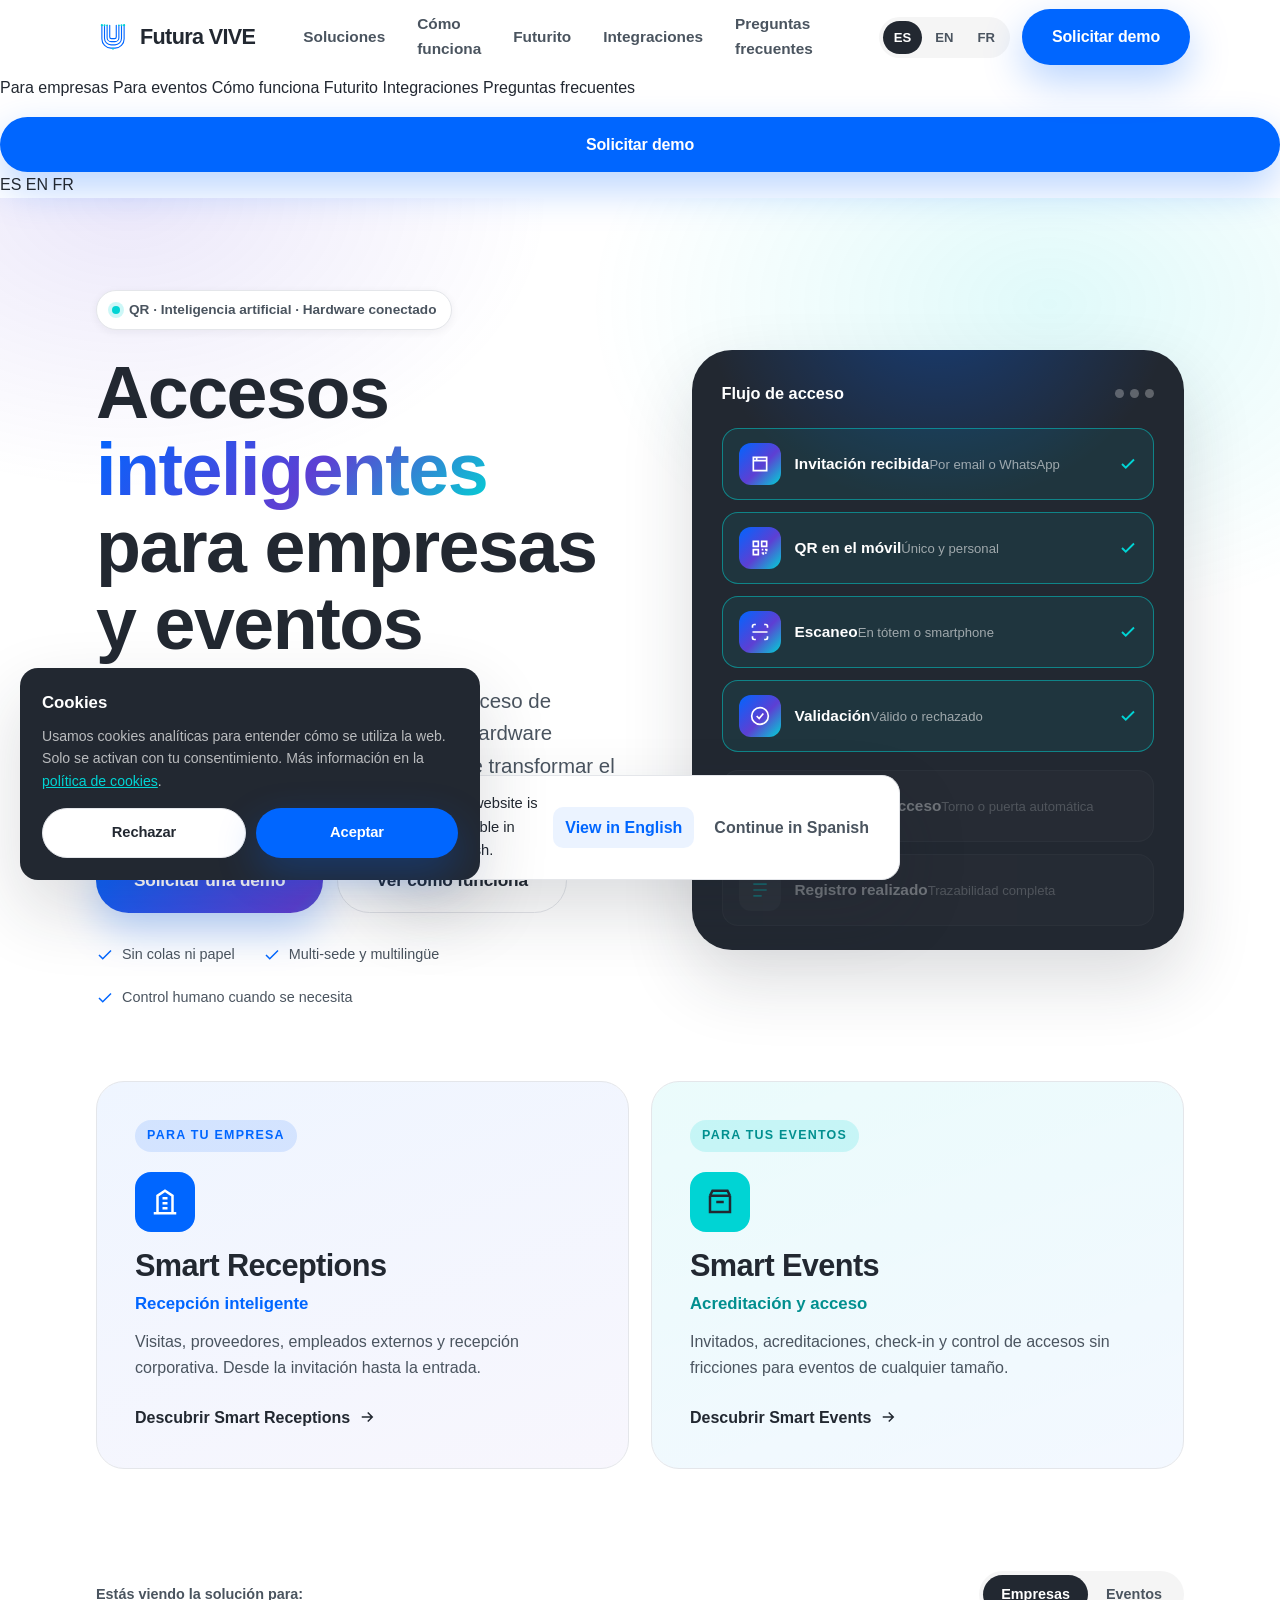
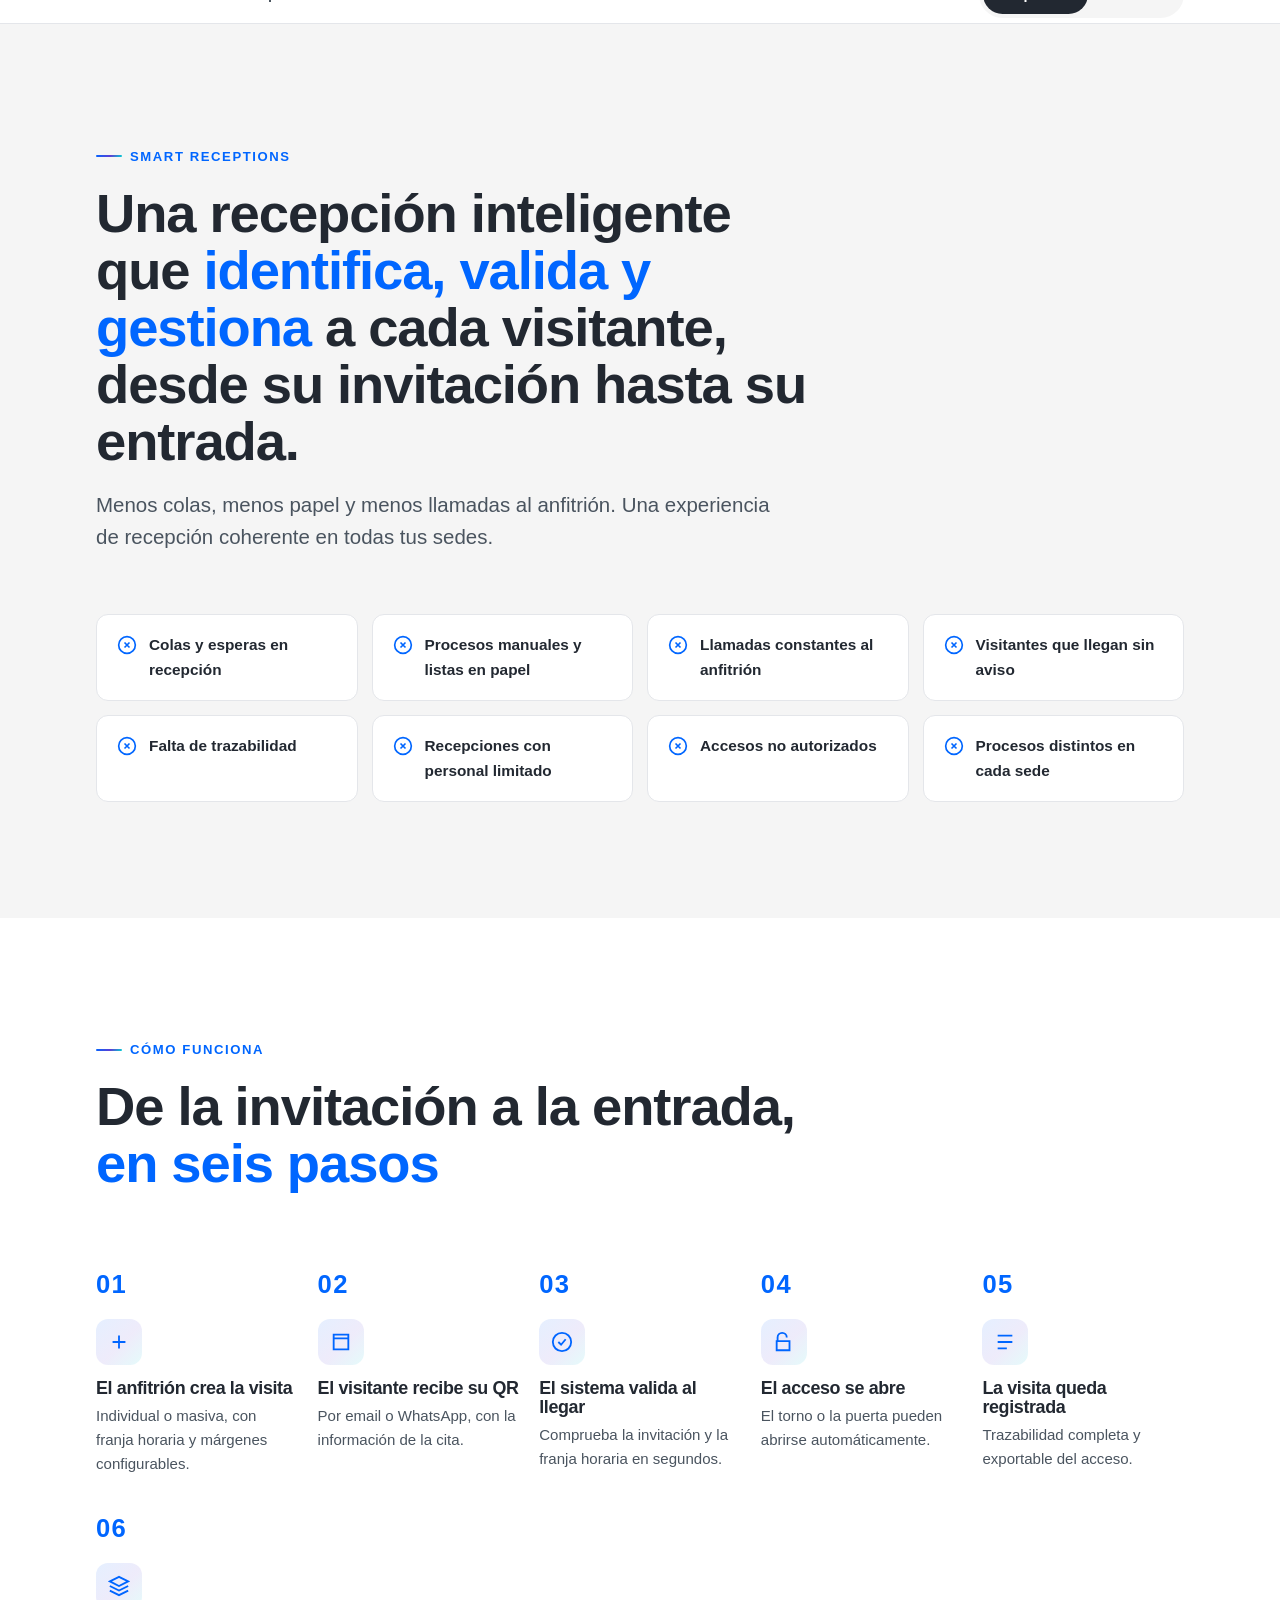
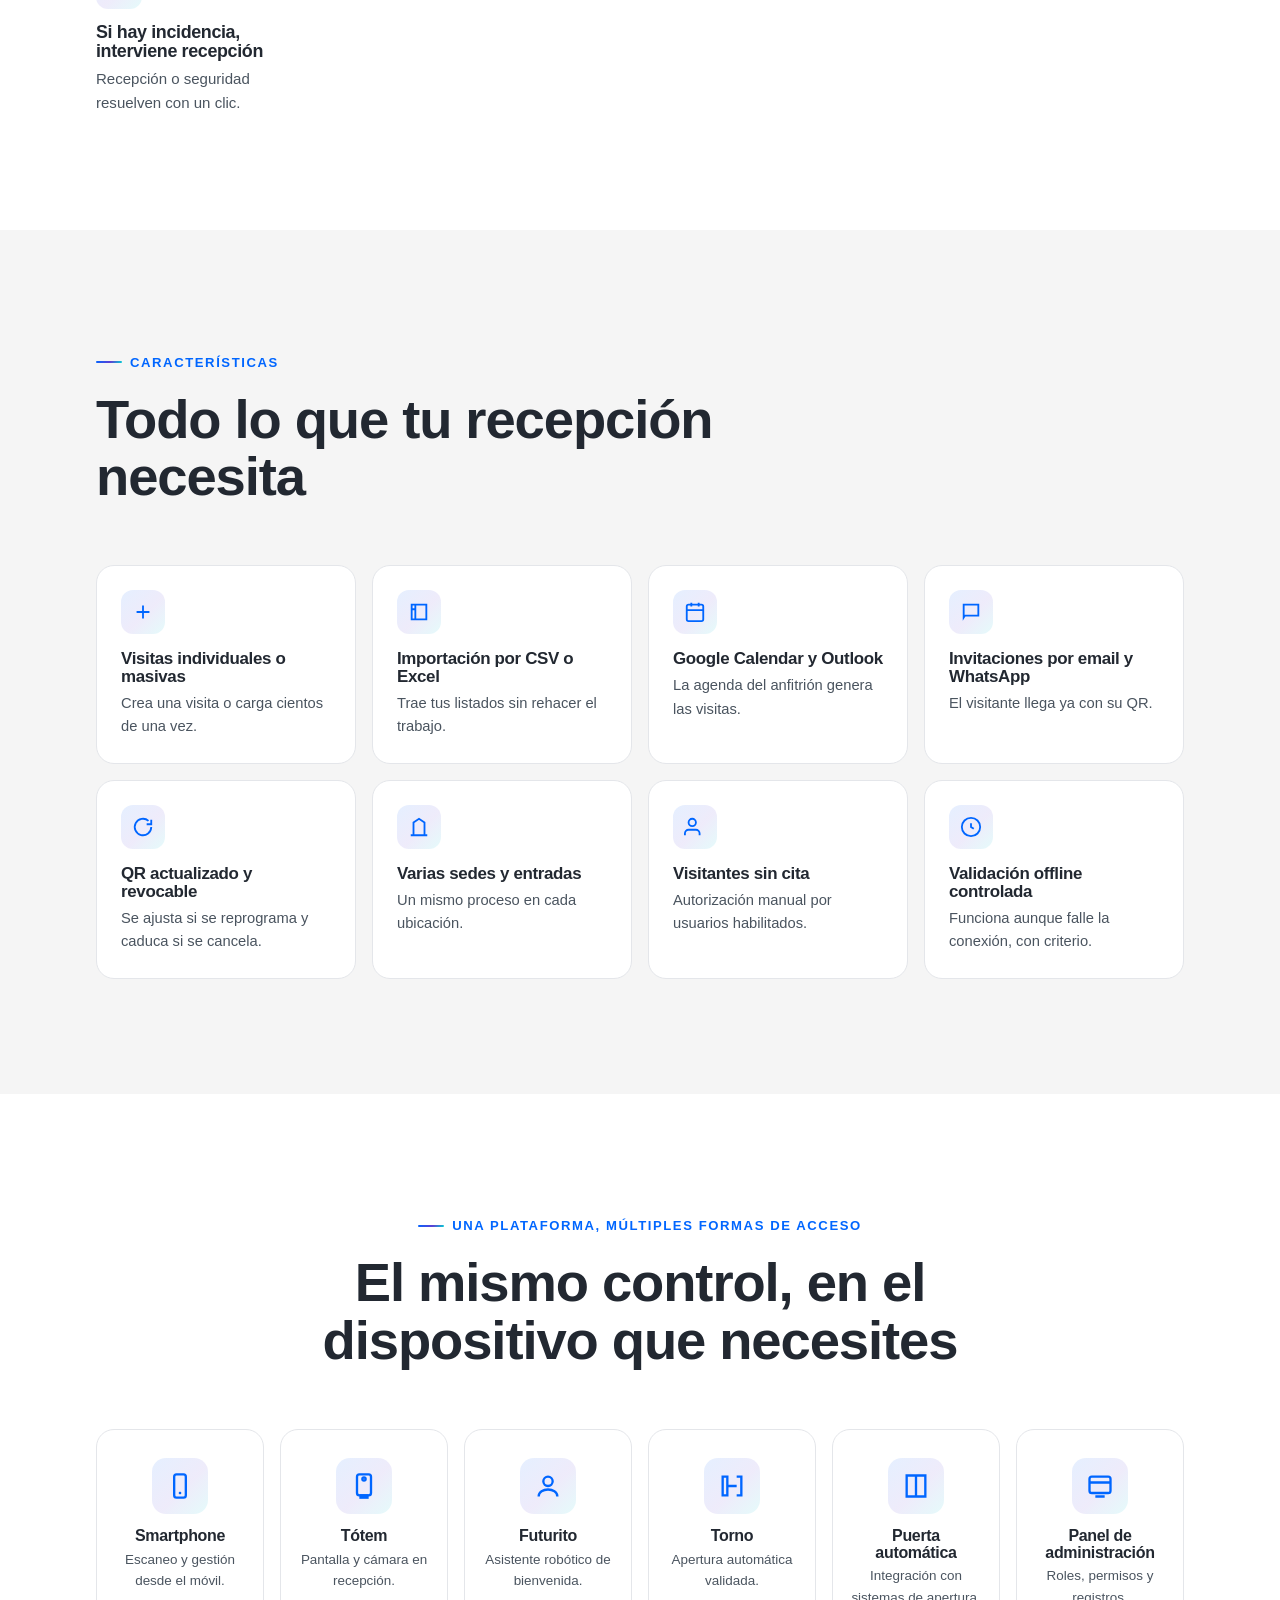
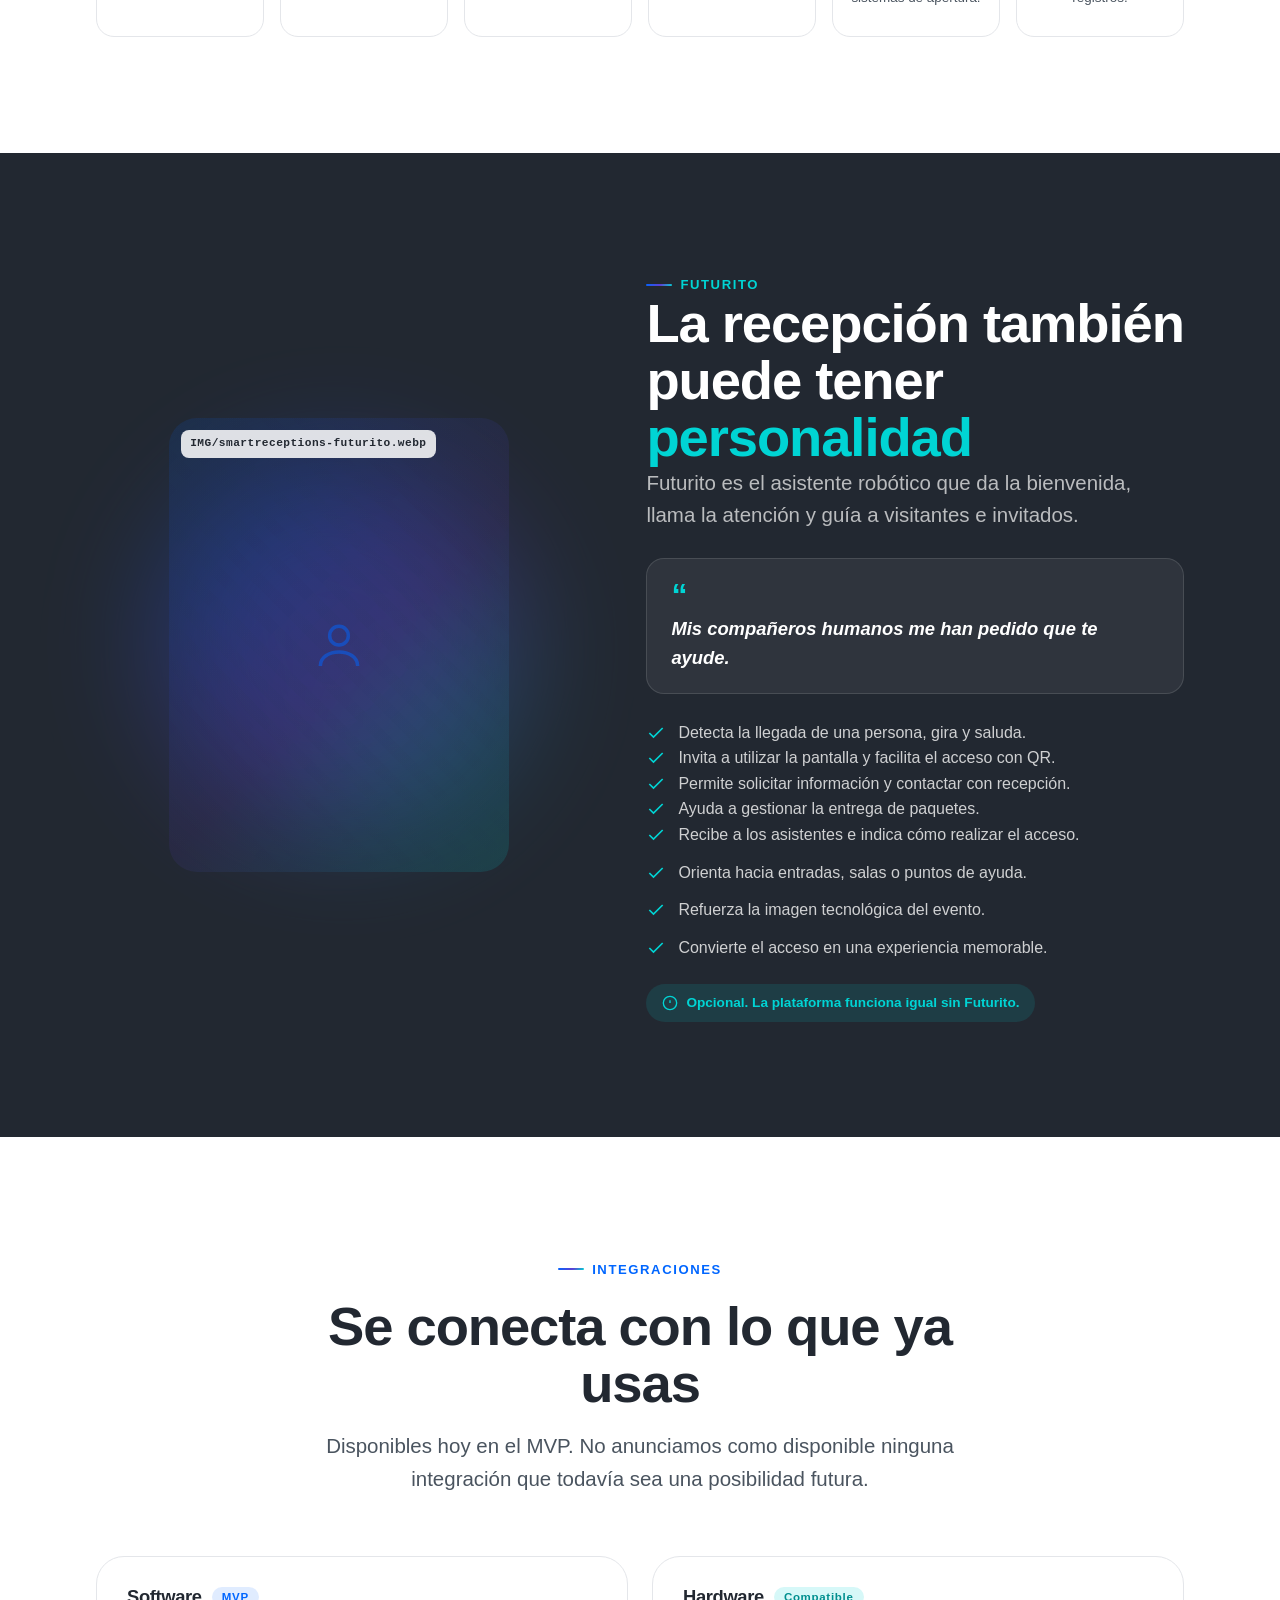
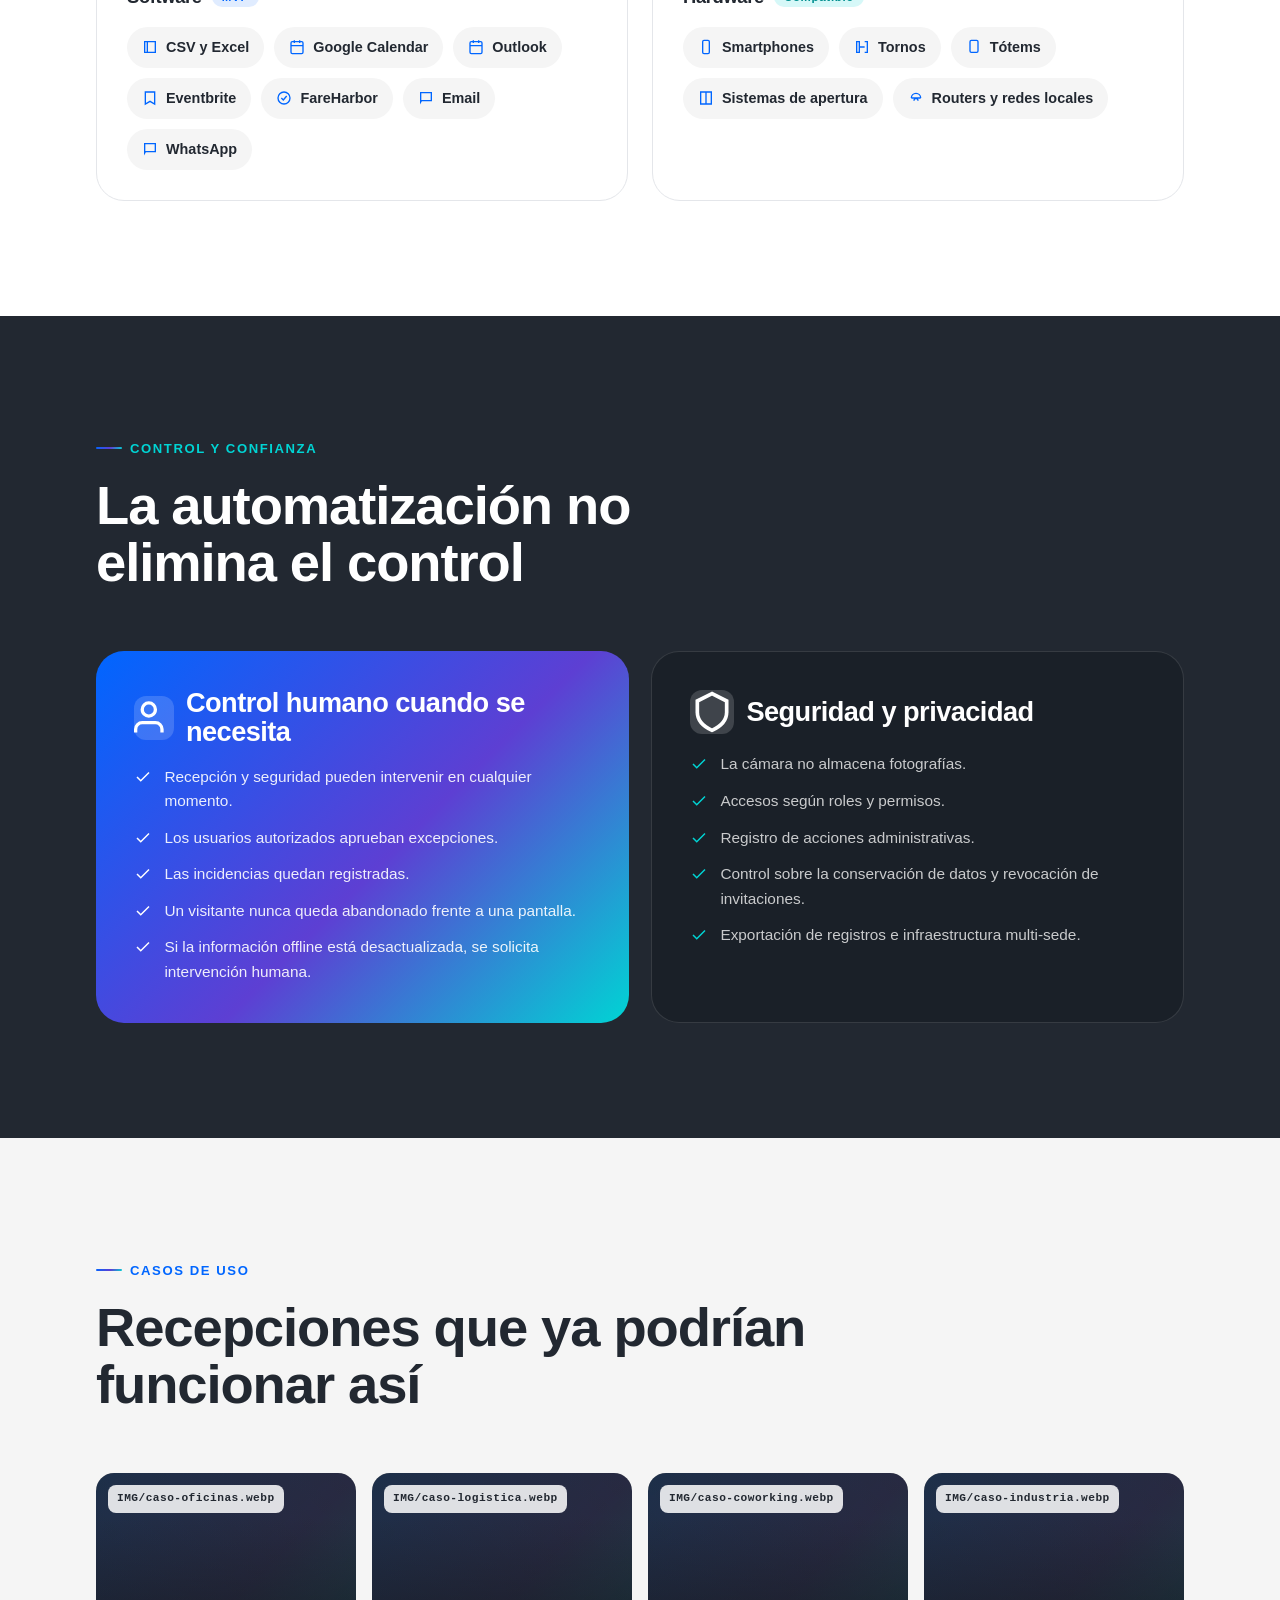
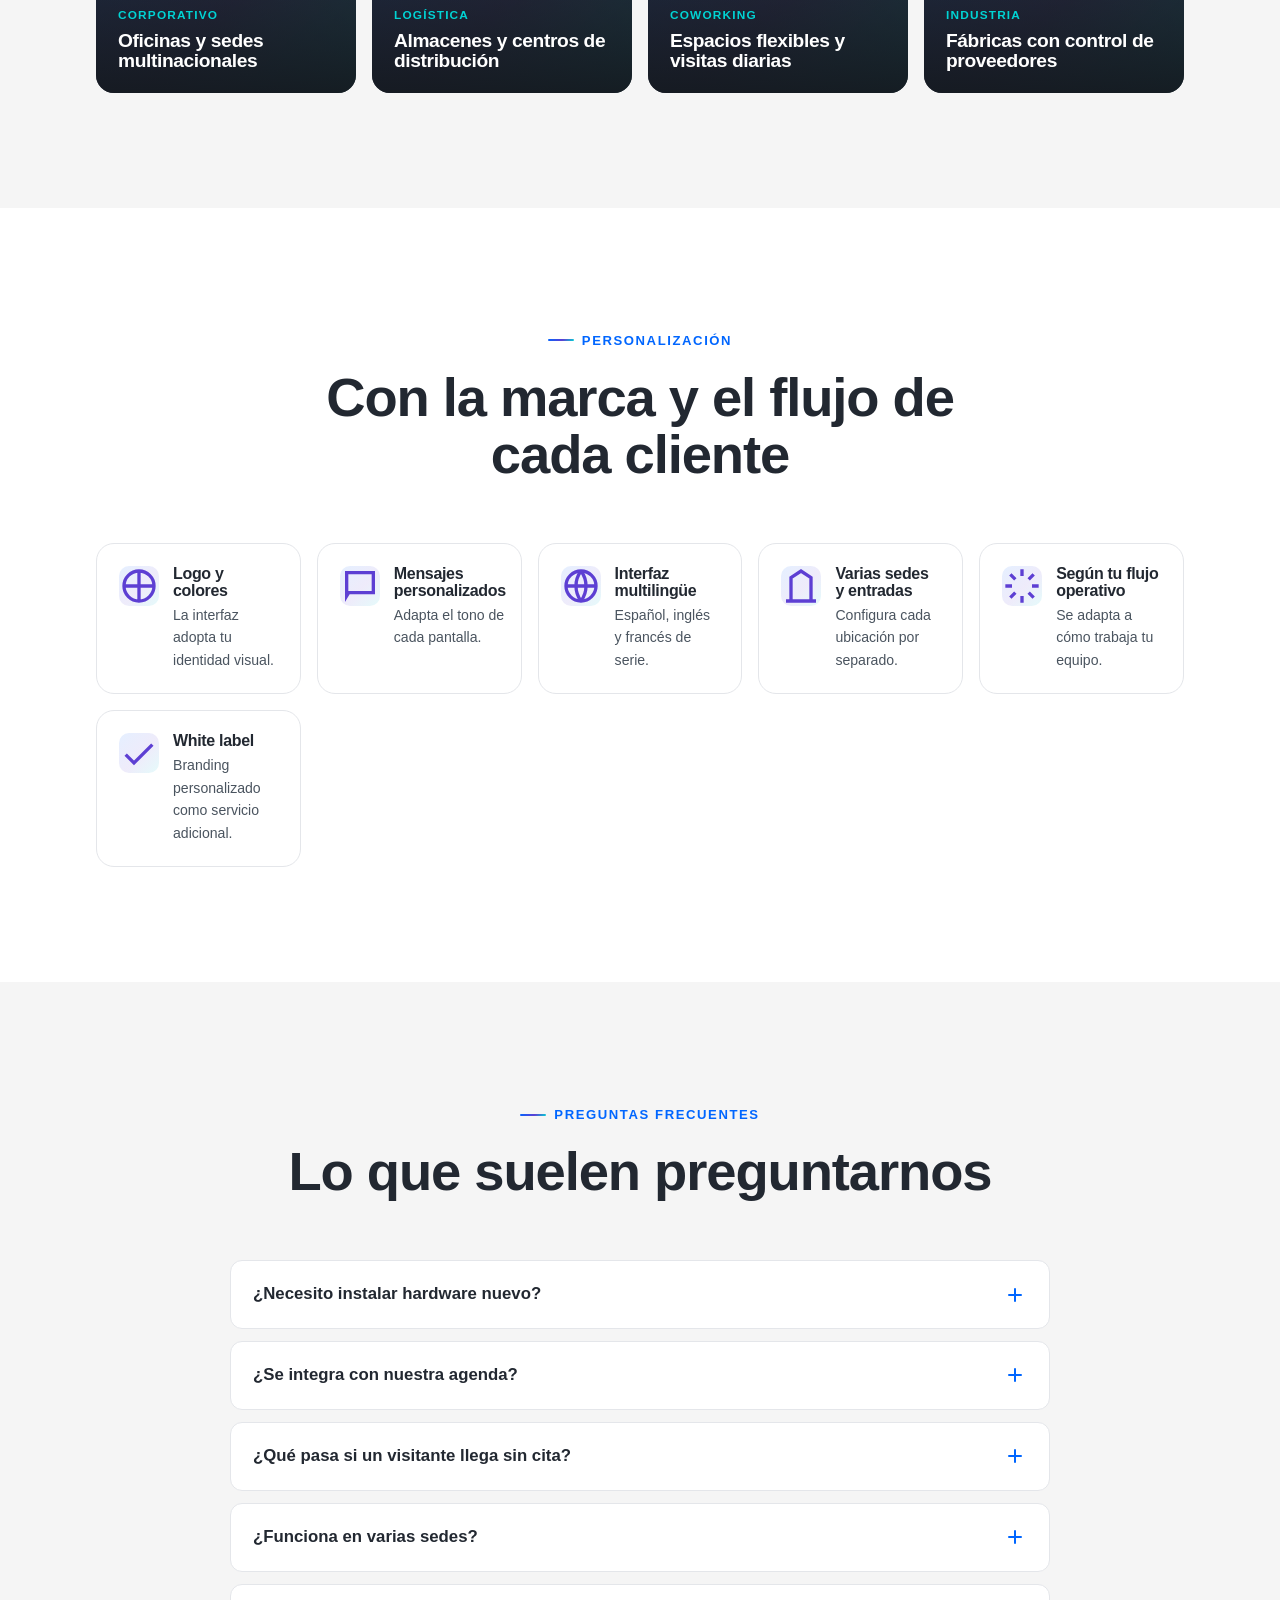
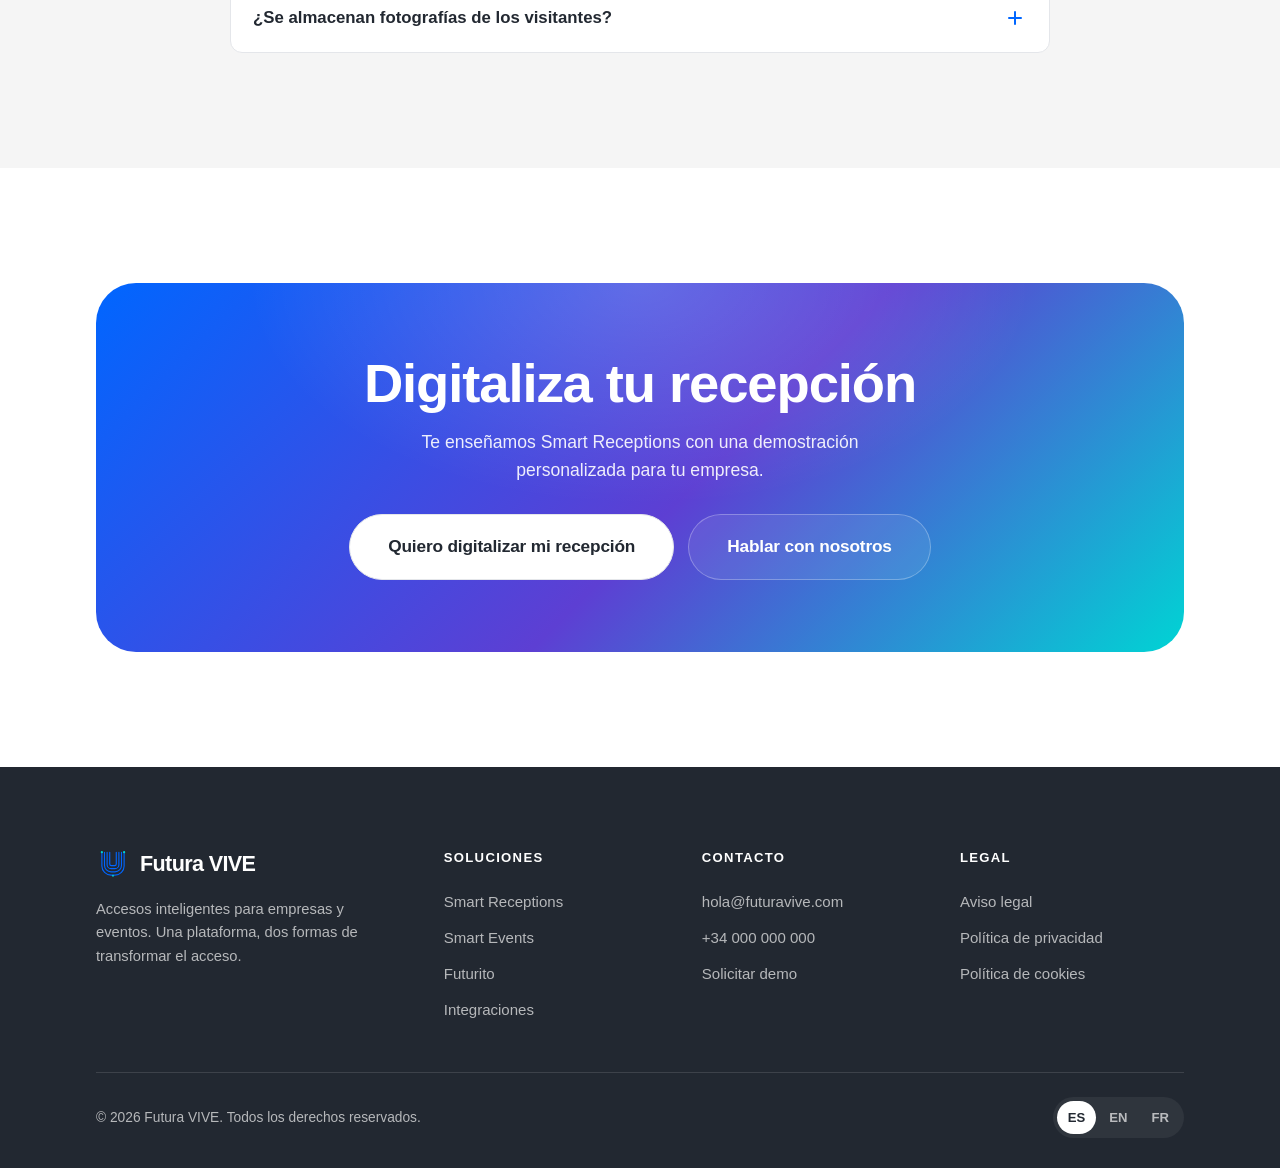
==== index.html @ f0f2e183 "Add files via upload" ====
<!DOCTYPE html>
<html lang="es">
<head>
<meta charset="UTF-8">
<meta name="viewport" content="width=device-width, initial-scale=1">
<title>Smart Receptions | Accesos inteligentes para empresas y eventos</title>
<meta name="description" content="Automatiza la recepción, acreditación y control de accesos con QR, inteligencia artificial y hardware conectado. Una plataforma, dos formas de transformar el acceso.">
<link rel="canonical" href="https://futuravive.com/">
<link rel="alternate" hreflang="es" href="https://futuravive.com/">
<link rel="alternate" hreflang="en" href="https://futuravive.com/en/">
<link rel="alternate" hreflang="fr" href="https://futuravive.com/fr/">
<link rel="alternate" hreflang="x-default" href="https://futuravive.com/">
<meta property="og:type" content="website">
<meta property="og:title" content="Smart Receptions | Accesos inteligentes para empresas y eventos">
<meta property="og:description" content="Automatiza la recepción, acreditación y control de accesos con QR, inteligencia artificial y hardware conectado.">
<meta property="og:url" content="https://futuravive.com/">
<meta property="og:image" content="https://futuravive.com/IMG/smartreceptions-og.jpg">
<meta property="og:image:width" content="1200">
<meta property="og:image:height" content="630">
<meta property="og:locale" content="es_ES">
<meta name="twitter:card" content="summary_large_image">
<meta name="twitter:title" content="Smart Receptions | Accesos inteligentes para empresas y eventos">
<meta name="twitter:description" content="Automatiza la recepción, acreditación y control de accesos con QR, IA y hardware conectado.">
<meta name="twitter:image" content="https://futuravive.com/IMG/smartreceptions-og.jpg">
<link rel="icon" href="/favicon.ico">
<link rel="stylesheet" href="/styles.css">
<script type="application/ld+json">
{
  "@context": "https://schema.org",
  "@graph": [
    {
      "@type": "Organization",
      "name": "Futura VIVE",
      "url": "https://futuravive.com/",
      "logo": "https://futuravive.com/IMG/smartreceptions-logo.webp",
      "description": "Accesos inteligentes para empresas y eventos: recepción, acreditación y control de accesos con QR, IA y hardware conectado."
    },
    {
      "@type": "SoftwareApplication",
      "name": "Smart Receptions / Smart Events",
      "applicationCategory": "BusinessApplication",
      "operatingSystem": "Web",
      "offers": { "@type": "Offer", "priceCurrency": "EUR" },
      "description": "Plataforma de recepción inteligente y control de accesos para empresas y eventos."
    }
  ]
}
</script>
</head>
<body data-active="company">

<!-- ============================ HEADER ============================ -->
<header class="site-header">
  <div class="container nav">
    <a class="brand" href="/" aria-label="Futura VIVE — inicio">
      <svg viewBox="0 0 96 104" fill="none" aria-hidden="true"><g stroke="#0066FF" stroke-width="3.4" stroke-linecap="round"><path d="M14 16 V58 a28 28 0 0 0 28 28 h12 a28 28 0 0 0 28 -28 V16"/><path d="M22 16 V56 a20 20 0 0 0 20 20 h12 a20 20 0 0 0 20 -20 V16"/><path d="M30 16 V54 a12 12 0 0 0 12 12 h12 a12 12 0 0 0 12 -12 V16"/><path d="M38 16 V52 a5 5 0 0 0 5 5 h10 a5 5 0 0 0 5 -5 V16"/></g><g fill="#00D4D4"><circle cx="14" cy="16" r="3.4"/><circle cx="82" cy="16" r="3.4"/><circle cx="22" cy="16" r="3"/><circle cx="74" cy="16" r="3"/><circle cx="30" cy="16" r="2.6"/><circle cx="66" cy="16" r="2.6"/><circle cx="48" cy="88" r="2.8"/></g></svg>
      <span class="word">Futura VIVE</span>
    </a>

    <nav class="nav-links" aria-label="Principal">
      <div class="has-drop">
        <a href="#solucion" aria-haspopup="true">Soluciones</a>
        <div class="drop" role="menu">
          <button data-branch-set="company" role="menuitem">
            <span class="di b"><svg viewBox="0 0 24 24" fill="none" stroke="currentColor" stroke-width="2"><path d="M3 21h18M6 21V7l6-4 6 4v14M10 9h4M10 13h4M10 17h4"/></svg></span>
            <span><span class="dt">Para empresas</span><span class="ds">Smart Receptions · visitas y recepción corporativa</span></span>
          </button>
          <button data-branch-set="events" role="menuitem">
            <span class="di t"><svg viewBox="0 0 24 24" fill="none" stroke="currentColor" stroke-width="2"><path d="M4 7h16M4 7v13h16V7M4 7l2-4h12l2 4M9 12h6"/></svg></span>
            <span><span class="dt">Para eventos</span><span class="ds">Smart Events · acreditación y check-in</span></span>
          </button>
        </div>
      </div>
      <a href="#como-funciona">Cómo funciona</a>
      <a href="#futurito">Futurito</a>
      <a href="#integraciones">Integraciones</a>
      <a href="#faq">Preguntas frecuentes</a>
    </nav>

    <div class="nav-spacer"></div>
    <div class="nav-actions">
      <div class="lang desktop" role="group" aria-label="Idioma">
        <a href="/" class="active" data-lang-switch="es" aria-current="true">ES</a>
        <a href="/en/" data-lang-switch="en">EN</a>
        <a href="/fr/" data-lang-switch="fr">FR</a>
      </div>
      <button class="btn btn-primary" data-tally="header">Solicitar demo</button>
    </div>

    <button class="burger" aria-label="Abrir menú" aria-expanded="false" aria-controls="mobile-menu">
      <span></span><span></span><span></span>
    </button>
  </div>
</header>

<!-- Menú móvil -->
<div class="mobile-menu" id="mobile-menu">
  <a href="#solucion" data-branch-set="company" data-branch-link>Para empresas</a>
  <a href="#solucion" data-branch-set="events" data-branch-link>Para eventos</a>
  <a href="#como-funciona">Cómo funciona</a>
  <a href="#futurito">Futurito</a>
  <a href="#integraciones">Integraciones</a>
  <a href="#faq">Preguntas frecuentes</a>
  <button class="btn btn-primary btn-block" data-tally="mobile-menu" style="margin-top:16px">Solicitar demo</button>
  <div class="mm-lang">
    <a href="/" class="active" data-lang-switch="es">ES</a>
    <a href="/en/" data-lang-switch="en">EN</a>
    <a href="/fr/" data-lang-switch="fr">FR</a>
  </div>
</div>

<!-- ============================ HERO ============================ -->
<section class="hero">
  <div class="hero-bg"></div>
  <div class="container hero-grid">
    <div class="hero-copy">
      <span class="hero-badge"><span class="dot"></span>QR · Inteligencia artificial · Hardware conectado</span>
      <h1>Accesos <span class="hl-grad">inteligentes</span> para empresas y eventos</h1>
      <p class="lead">Automatiza la recepción, acreditación y acceso de visitantes con QR, inteligencia artificial y hardware conectado. Una plataforma, dos formas de transformar el acceso.</p>
      <div class="hero-ctas">
        <button class="btn btn-grad btn-lg" data-tally="hero-demo">Solicitar una demo</button>
        <a href="#solucion" class="btn btn-line btn-lg">Ver cómo funciona</a>
      </div>
      <div class="hero-trust">
        <span><svg viewBox="0 0 24 24" fill="none" stroke="currentColor" stroke-width="2"><path d="M20 6 9 17l-5-5"/></svg>Sin colas ni papel</span>
        <span><svg viewBox="0 0 24 24" fill="none" stroke="currentColor" stroke-width="2"><path d="M20 6 9 17l-5-5"/></svg>Multi-sede y multilingüe</span>
        <span><svg viewBox="0 0 24 24" fill="none" stroke="currentColor" stroke-width="2"><path d="M20 6 9 17l-5-5"/></svg>Control humano cuando se necesita</span>
      </div>
    </div>

    <!-- Animación del flujo de acceso -->
    <div class="flow-card" aria-hidden="true">
      <div class="flow-head">
        <span class="ft">Flujo de acceso</span>
        <span class="fdots"><span></span><span></span><span></span></span>
      </div>
      <div class="flow-steps">
        <div class="flow-step">
          <span class="fs-ic"><svg viewBox="0 0 24 24" fill="none" stroke="currentColor" stroke-width="2"><path d="M4 4h16v16H4zM4 8h16M8 4v4"/></svg></span>
          <span><span class="fs-t">Invitación recibida</span><span class="fs-d">Por email o WhatsApp</span></span>
          <span class="fs-check"><svg viewBox="0 0 24 24" fill="none" stroke="currentColor" stroke-width="2.5" width="18" height="18"><path d="M20 6 9 17l-5-5"/></svg></span>
        </div>
        <div class="flow-step">
          <span class="fs-ic"><svg viewBox="0 0 24 24" fill="none" stroke="currentColor" stroke-width="2"><path d="M4 4h6v6H4zM14 4h6v6h-6zM4 14h6v6H4zM14 14h2M18 14h2v2M14 18h2v2M18 18h2"/></svg></span>
          <span><span class="fs-t">QR en el móvil</span><span class="fs-d">Único y personal</span></span>
          <span class="fs-check"><svg viewBox="0 0 24 24" fill="none" stroke="currentColor" stroke-width="2.5" width="18" height="18"><path d="M20 6 9 17l-5-5"/></svg></span>
        </div>
        <div class="flow-step">
          <span class="fs-ic"><svg viewBox="0 0 24 24" fill="none" stroke="currentColor" stroke-width="2"><path d="M3 7V5a2 2 0 0 1 2-2h2M17 3h2a2 2 0 0 1 2 2v2M21 17v2a2 2 0 0 1-2 2h-2M7 21H5a2 2 0 0 1-2-2v-2M3 12h18"/></svg></span>
          <span><span class="fs-t">Escaneo</span><span class="fs-d">En tótem o smartphone</span></span>
          <span class="fs-check"><svg viewBox="0 0 24 24" fill="none" stroke="currentColor" stroke-width="2.5" width="18" height="18"><path d="M20 6 9 17l-5-5"/></svg></span>
        </div>
        <div class="flow-step">
          <span class="fs-ic"><svg viewBox="0 0 24 24" fill="none" stroke="currentColor" stroke-width="2"><path d="M12 2a10 10 0 1 0 0 20 10 10 0 0 0 0-20zM8 12l3 3 5-6"/></svg></span>
          <span><span class="fs-t">Validación</span><span class="fs-d">Válido o rechazado</span></span>
          <span class="fs-check"><svg viewBox="0 0 24 24" fill="none" stroke="currentColor" stroke-width="2.5" width="18" height="18"><path d="M20 6 9 17l-5-5"/></svg></span>
        </div>
        <div class="flow-step">
          <span class="fs-ic"><svg viewBox="0 0 24 24" fill="none" stroke="currentColor" stroke-width="2"><path d="M5 11V7a5 5 0 0 1 10 0M4 11h14a2 2 0 0 1 2 2v6a2 2 0 0 1-2 2H4a2 2 0 0 1-2-2v-6a2 2 0 0 1 2-2z"/></svg></span>
          <span><span class="fs-t">Apertura del acceso</span><span class="fs-d">Torno o puerta automática</span></span>
          <span class="fs-check"><svg viewBox="0 0 24 24" fill="none" stroke="currentColor" stroke-width="2.5" width="18" height="18"><path d="M20 6 9 17l-5-5"/></svg></span>
        </div>
        <div class="flow-step">
          <span class="fs-ic"><svg viewBox="0 0 24 24" fill="none" stroke="currentColor" stroke-width="2"><path d="M4 5h16M4 12h16M4 19h10"/></svg></span>
          <span><span class="fs-t">Registro realizado</span><span class="fs-d">Trazabilidad completa</span></span>
          <span class="fs-check"><svg viewBox="0 0 24 24" fill="none" stroke="currentColor" stroke-width="2.5" width="18" height="18"><path d="M20 6 9 17l-5-5"/></svg></span>
        </div>
      </div>
    </div>
  </div>
</section>

<!-- ============================ SELECTOR ============================ -->
<section class="selector">
  <div class="container">
    <div class="selector-grid">
      <button class="pick company" data-branch-set="company" aria-label="Descubrir Smart Receptions para empresas">
        <span class="pick-bg"></span>
        <span class="pick-tag">Para tu empresa</span>
        <span class="pick-ic"><svg viewBox="0 0 24 24" fill="none" stroke="currentColor" stroke-width="2"><path d="M3 21h18M6 21V7l6-4 6 4v14M10 9h4M10 13h4M10 17h4"/></svg></span>
        <h3>Smart Receptions</h3>
        <span class="pick-name">Recepción inteligente</span>
        <p>Visitas, proveedores, empleados externos y recepción corporativa. Desde la invitación hasta la entrada.</p>
        <span class="pick-cta">Descubrir Smart Receptions <svg viewBox="0 0 24 24" fill="none" stroke="currentColor" stroke-width="2"><path d="M5 12h14M13 6l6 6-6 6"/></svg></span>
      </button>

      <button class="pick events" data-branch-set="events" aria-label="Descubrir Smart Events para eventos">
        <span class="pick-bg"></span>
        <span class="pick-tag">Para tus eventos</span>
        <span class="pick-ic"><svg viewBox="0 0 24 24" fill="none" stroke="currentColor" stroke-width="2"><path d="M4 7h16M4 7v13h16V7M4 7l2-4h12l2 4M9 12h6"/></svg></span>
        <h3>Smart Events</h3>
        <span class="pick-name">Acreditación y acceso</span>
        <p>Invitados, acreditaciones, check-in y control de accesos sin fricciones para eventos de cualquier tamaño.</p>
        <span class="pick-cta">Descubrir Smart Events <svg viewBox="0 0 24 24" fill="none" stroke="currentColor" stroke-width="2"><path d="M5 12h14M13 6l6 6-6 6"/></svg></span>
      </button>
    </div>
  </div>
</section>

<!-- ============================ BRANCH BAR ============================ -->
<div class="branch-bar">
  <div class="container">
    <span class="bb-label">Estás viendo la solución para:</span>
    <div class="branch-switch">
      <button data-branch-btn="company">Empresas</button>
      <button data-branch-btn="events">Eventos</button>
    </div>
  </div>
</div>

<!-- ============================ SOLUCIÓN (rama) ============================ -->
<section id="solucion" class="tint">
  <div class="container">
    <!-- EMPRESA -->
    <div data-branch="company">
      <div class="section-head reveal">
        <span class="eyebrow">Smart Receptions</span>
        <h2>Una recepción inteligente que <span class="hl">identifica, valida y gestiona</span> a cada visitante, desde su invitación hasta su entrada.</h2>
        <p class="lead">Menos colas, menos papel y menos llamadas al anfitrión. Una experiencia de recepción coherente en todas tus sedes.</p>
      </div>
    </div>
    <!-- EVENTOS -->
    <div data-branch="events">
      <div class="section-head reveal">
        <span class="eyebrow">Smart Events</span>
        <h2>Acreditación y acceso <span class="hl-t">sin fricciones</span> para eventos de cualquier tamaño.</h2>
        <p class="lead">Escaneo rápido desde el móvil, un único acceso por QR y visibilidad del aforo en tiempo real.</p>
      </div>
    </div>

    <!-- Problemas -->
    <div data-branch="company">
      <div class="problems-grid reveal">
        <div class="prob"><span class="px"><svg viewBox="0 0 24 24" fill="none" stroke="currentColor" stroke-width="2" width="20" height="20"><circle cx="12" cy="12" r="10"/><path d="M15 9l-6 6M9 9l6 6"/></svg></span><span>Colas y esperas en recepción</span></div>
        <div class="prob"><span class="px"><svg viewBox="0 0 24 24" fill="none" stroke="currentColor" stroke-width="2" width="20" height="20"><circle cx="12" cy="12" r="10"/><path d="M15 9l-6 6M9 9l6 6"/></svg></span><span>Procesos manuales y listas en papel</span></div>
        <div class="prob"><span class="px"><svg viewBox="0 0 24 24" fill="none" stroke="currentColor" stroke-width="2" width="20" height="20"><circle cx="12" cy="12" r="10"/><path d="M15 9l-6 6M9 9l6 6"/></svg></span><span>Llamadas constantes al anfitrión</span></div>
        <div class="prob"><span class="px"><svg viewBox="0 0 24 24" fill="none" stroke="currentColor" stroke-width="2" width="20" height="20"><circle cx="12" cy="12" r="10"/><path d="M15 9l-6 6M9 9l6 6"/></svg></span><span>Visitantes que llegan sin aviso</span></div>
        <div class="prob"><span class="px"><svg viewBox="0 0 24 24" fill="none" stroke="currentColor" stroke-width="2" width="20" height="20"><circle cx="12" cy="12" r="10"/><path d="M15 9l-6 6M9 9l6 6"/></svg></span><span>Falta de trazabilidad</span></div>
        <div class="prob"><span class="px"><svg viewBox="0 0 24 24" fill="none" stroke="currentColor" stroke-width="2" width="20" height="20"><circle cx="12" cy="12" r="10"/><path d="M15 9l-6 6M9 9l6 6"/></svg></span><span>Recepciones con personal limitado</span></div>
        <div class="prob"><span class="px"><svg viewBox="0 0 24 24" fill="none" stroke="currentColor" stroke-width="2" width="20" height="20"><circle cx="12" cy="12" r="10"/><path d="M15 9l-6 6M9 9l6 6"/></svg></span><span>Accesos no autorizados</span></div>
        <div class="prob"><span class="px"><svg viewBox="0 0 24 24" fill="none" stroke="currentColor" stroke-width="2" width="20" height="20"><circle cx="12" cy="12" r="10"/><path d="M15 9l-6 6M9 9l6 6"/></svg></span><span>Procesos distintos en cada sede</span></div>
      </div>
    </div>
    <div data-branch="events">
      <div class="problems-grid reveal">
        <div class="prob"><span class="px"><svg viewBox="0 0 24 24" fill="none" stroke="currentColor" stroke-width="2" width="20" height="20"><circle cx="12" cy="12" r="10"/><path d="M15 9l-6 6M9 9l6 6"/></svg></span><span>Colas en la entrada</span></div>
        <div class="prob"><span class="px"><svg viewBox="0 0 24 24" fill="none" stroke="currentColor" stroke-width="2" width="20" height="20"><circle cx="12" cy="12" r="10"/><path d="M15 9l-6 6M9 9l6 6"/></svg></span><span>Lectores lentos o sistemas complejos</span></div>
        <div class="prob"><span class="px"><svg viewBox="0 0 24 24" fill="none" stroke="currentColor" stroke-width="2" width="20" height="20"><circle cx="12" cy="12" r="10"/><path d="M15 9l-6 6M9 9l6 6"/></svg></span><span>Invitados duplicados</span></div>
        <div class="prob"><span class="px"><svg viewBox="0 0 24 24" fill="none" stroke="currentColor" stroke-width="2" width="20" height="20"><circle cx="12" cy="12" r="10"/><path d="M15 9l-6 6M9 9l6 6"/></svg></span><span>Entradas utilizadas más de una vez</span></div>
        <div class="prob"><span class="px"><svg viewBox="0 0 24 24" fill="none" stroke="currentColor" stroke-width="2" width="20" height="20"><circle cx="12" cy="12" r="10"/><path d="M15 9l-6 6M9 9l6 6"/></svg></span><span>Listados desactualizados</span></div>
        <div class="prob"><span class="px"><svg viewBox="0 0 24 24" fill="none" stroke="currentColor" stroke-width="2" width="20" height="20"><circle cx="12" cy="12" r="10"/><path d="M15 9l-6 6M9 9l6 6"/></svg></span><span>Dependencia excesiva de personal especializado</span></div>
        <div class="prob"><span class="px"><svg viewBox="0 0 24 24" fill="none" stroke="currentColor" stroke-width="2" width="20" height="20"><circle cx="12" cy="12" r="10"/><path d="M15 9l-6 6M9 9l6 6"/></svg></span><span>Sin visibilidad del ritmo de acceso</span></div>
        <div class="prob"><span class="px"><svg viewBox="0 0 24 24" fill="none" stroke="currentColor" stroke-width="2" width="20" height="20"><circle cx="12" cy="12" r="10"/><path d="M15 9l-6 6M9 9l6 6"/></svg></span><span>Incidencias difíciles de resolver en la puerta</span></div>
      </div>
    </div>
  </div>
</section>

<!-- ============================ CÓMO FUNCIONA (rama) ============================ -->
<section id="como-funciona">
  <div class="container">
    <div class="section-head reveal">
      <span class="eyebrow">Cómo funciona</span>
      <h2 data-branch="company">De la invitación a la entrada, <span class="hl">en seis pasos</span></h2>
      <h2 data-branch="events">Del listado al acceso, <span class="hl">en seis pasos</span></h2>
    </div>

    <!-- EMPRESA -->
    <div data-branch="company">
      <div class="steps reveal">
        <div class="step"><span class="st-n"></span><div class="st-ic"><svg viewBox="0 0 24 24" fill="none" stroke="currentColor" stroke-width="2" width="22" height="22"><path d="M12 5v14M5 12h14"/></svg></div><h3>El anfitrión crea la visita</h3><p>Individual o masiva, con franja horaria y márgenes configurables.</p></div>
        <div class="step"><span class="st-n"></span><div class="st-ic"><svg viewBox="0 0 24 24" fill="none" stroke="currentColor" stroke-width="2" width="22" height="22"><path d="M4 4h16v16H4zM4 8h16"/></svg></div><h3>El visitante recibe su QR</h3><p>Por email o WhatsApp, con la información de la cita.</p></div>
        <div class="step"><span class="st-n"></span><div class="st-ic"><svg viewBox="0 0 24 24" fill="none" stroke="currentColor" stroke-width="2" width="22" height="22"><path d="M12 2a10 10 0 1 0 0 20 10 10 0 0 0 0-20zM8 12l3 3 5-6"/></svg></div><h3>El sistema valida al llegar</h3><p>Comprueba la invitación y la franja horaria en segundos.</p></div>
        <div class="step"><span class="st-n"></span><div class="st-ic"><svg viewBox="0 0 24 24" fill="none" stroke="currentColor" stroke-width="2" width="22" height="22"><path d="M5 11V7a5 5 0 0 1 10 0M4 11h14v10H4z"/></svg></div><h3>El acceso se abre</h3><p>El torno o la puerta pueden abrirse automáticamente.</p></div>
        <div class="step"><span class="st-n"></span><div class="st-ic"><svg viewBox="0 0 24 24" fill="none" stroke="currentColor" stroke-width="2" width="22" height="22"><path d="M4 5h16M4 12h16M4 19h10"/></svg></div><h3>La visita queda registrada</h3><p>Trazabilidad completa y exportable del acceso.</p></div>
        <div class="step"><span class="st-n"></span><div class="st-ic"><svg viewBox="0 0 24 24" fill="none" stroke="currentColor" stroke-width="2" width="22" height="22"><path d="M12 2 2 7l10 5 10-5zM2 17l10 5 10-5M2 12l10 5 10-5"/></svg></div><h3>Si hay incidencia, interviene recepción</h3><p>Recepción o seguridad resuelven con un clic.</p></div>
      </div>
    </div>

    <!-- EVENTOS -->
    <div data-branch="events">
      <div class="steps reveal">
        <div class="step"><span class="st-n"></span><div class="st-ic"><svg viewBox="0 0 24 24" fill="none" stroke="currentColor" stroke-width="2" width="22" height="22"><path d="M21 12a9 9 0 1 1-3-6.7M21 4v5h-5"/></svg></div><h3>Se importan o sincronizan los asistentes</h3><p>Desde CSV, Excel, Eventbrite o FareHarbor.</p></div>
        <div class="step"><span class="st-n"></span><div class="st-ic"><svg viewBox="0 0 24 24" fill="none" stroke="currentColor" stroke-width="2" width="22" height="22"><path d="M4 4h16v16H4zM4 8h16"/></svg></div><h3>Cada invitado recibe un QR</h3><p>Por email o WhatsApp, listo para el día del evento.</p></div>
        <div class="step"><span class="st-n"></span><div class="st-ic"><svg viewBox="0 0 24 24" fill="none" stroke="currentColor" stroke-width="2" width="22" height="22"><path d="M5 3h14v18l-7-4-7 4z"/></svg></div><h3>El staff escanea con el smartphone</h3><p>Interfaz simplificada pensada para la puerta.</p></div>
        <div class="step"><span class="st-n"></span><div class="st-ic"><svg viewBox="0 0 24 24" fill="none" stroke="currentColor" stroke-width="2" width="22" height="22"><path d="M12 2a10 10 0 1 0 0 20 10 10 0 0 0 0-20zM8 12l3 3 5-6"/></svg></div><h3>La pantalla muestra válido o rechazado</h3><p>Decisión clara e inmediata para el personal.</p></div>
        <div class="step"><span class="st-n"></span><div class="st-ic"><svg viewBox="0 0 24 24" fill="none" stroke="currentColor" stroke-width="2" width="22" height="22"><path d="M9 11l3 3L22 4M21 12v7a2 2 0 0 1-2 2H5a2 2 0 0 1-2-2V5a2 2 0 0 1 2-2h11"/></svg></div><h3>El QR queda consumido tras el acceso</h3><p>Un único acceso por código, sin duplicados.</p></div>
        <div class="step"><span class="st-n"></span><div class="st-ic"><svg viewBox="0 0 24 24" fill="none" stroke="currentColor" stroke-width="2" width="22" height="22"><path d="M17 21v-2a4 4 0 0 0-4-4H5a4 4 0 0 0-4 4v2M9 11a4 4 0 1 0 0-8 4 4 0 0 0 0 8zM23 21v-2a4 4 0 0 0-3-3.87"/></svg></div><h3>Las incidencias se derivan a un Manager</h3><p>Roles diferenciados para Staff, Manager y Administrador.</p></div>
      </div>
    </div>
  </div>
</section>

<!-- ============================ CARACTERÍSTICAS (rama) ============================ -->
<section class="tint">
  <div class="container">
    <div class="section-head reveal">
      <span class="eyebrow">Características</span>
      <h2 data-branch="company">Todo lo que tu recepción necesita</h2>
      <h2 data-branch="events">Todo lo que la puerta de tu evento necesita</h2>
    </div>

    <!-- EMPRESA -->
    <div data-branch="company">
      <div class="features reveal">
        <div class="feat"><div class="feat-ic"><svg viewBox="0 0 24 24" fill="none" stroke="currentColor" stroke-width="2" width="22" height="22"><path d="M12 5v14M5 12h14"/></svg></div><h3>Visitas individuales o masivas</h3><p>Crea una visita o carga cientos de una vez.</p></div>
        <div class="feat"><div class="feat-ic"><svg viewBox="0 0 24 24" fill="none" stroke="currentColor" stroke-width="2" width="22" height="22"><path d="M4 4h16v16H4zM8 4v16M4 9h4"/></svg></div><h3>Importación por CSV o Excel</h3><p>Trae tus listados sin rehacer el trabajo.</p></div>
        <div class="feat"><div class="feat-ic"><svg viewBox="0 0 24 24" fill="none" stroke="currentColor" stroke-width="2" width="22" height="22"><path d="M8 2v4M16 2v4M3 10h18M5 4h14a2 2 0 0 1 2 2v14a2 2 0 0 1-2 2H5a2 2 0 0 1-2-2V6a2 2 0 0 1 2-2z"/></svg></div><h3>Google Calendar y Outlook</h3><p>La agenda del anfitrión genera las visitas.</p></div>
        <div class="feat"><div class="feat-ic"><svg viewBox="0 0 24 24" fill="none" stroke="currentColor" stroke-width="2" width="22" height="22"><path d="M4 4h16v12H5.2L4 18z"/></svg></div><h3>Invitaciones por email y WhatsApp</h3><p>El visitante llega ya con su QR.</p></div>
        <div class="feat"><div class="feat-ic"><svg viewBox="0 0 24 24" fill="none" stroke="currentColor" stroke-width="2" width="22" height="22"><path d="M21 12a9 9 0 1 1-3-6.7M21 4v5h-5"/></svg></div><h3>QR actualizado y revocable</h3><p>Se ajusta si se reprograma y caduca si se cancela.</p></div>
        <div class="feat"><div class="feat-ic"><svg viewBox="0 0 24 24" fill="none" stroke="currentColor" stroke-width="2" width="22" height="22"><path d="M3 21h18M6 21V7l6-4 6 4v14"/></svg></div><h3>Varias sedes y entradas</h3><p>Un mismo proceso en cada ubicación.</p></div>
        <div class="feat"><div class="feat-ic"><svg viewBox="0 0 24 24" fill="none" stroke="currentColor" stroke-width="2" width="22" height="22"><path d="M17 21v-2a4 4 0 0 0-4-4H5a4 4 0 0 0-4 4v2M9 11a4 4 0 1 0 0-8 4 4 0 0 0 0 8z"/></svg></div><h3>Visitantes sin cita</h3><p>Autorización manual por usuarios habilitados.</p></div>
        <div class="feat"><div class="feat-ic"><svg viewBox="0 0 24 24" fill="none" stroke="currentColor" stroke-width="2" width="22" height="22"><path d="M12 2a10 10 0 1 0 0 20 10 10 0 0 0 0-20zM12 8v4l3 2"/></svg></div><h3>Validación offline controlada</h3><p>Funciona aunque falle la conexión, con criterio.</p></div>
      </div>
    </div>

    <!-- EVENTOS -->
    <div data-branch="events">
      <div class="features reveal">
        <div class="feat"><div class="feat-ic"><svg viewBox="0 0 24 24" fill="none" stroke="currentColor" stroke-width="2" width="22" height="22"><path d="M12 5v14M5 12h14"/></svg></div><h3>Creación manual de asistentes</h3><p>Añade invitados de última hora en segundos.</p></div>
        <div class="feat"><div class="feat-ic"><svg viewBox="0 0 24 24" fill="none" stroke="currentColor" stroke-width="2" width="22" height="22"><path d="M4 4h16v16H4zM8 4v16M4 9h4"/></svg></div><h3>Importación por CSV o Excel</h3><p>Carga tu lista completa de asistentes.</p></div>
        <div class="feat"><div class="feat-ic"><svg viewBox="0 0 24 24" fill="none" stroke="currentColor" stroke-width="2" width="22" height="22"><path d="M21 12a9 9 0 1 1-3-6.7M21 4v5h-5"/></svg></div><h3>Eventbrite y FareHarbor</h3><p>Sincroniza asistentes en cualquier momento.</p></div>
        <div class="feat"><div class="feat-ic"><svg viewBox="0 0 24 24" fill="none" stroke="currentColor" stroke-width="2" width="22" height="22"><path d="M5 3h14v18l-7-4-7 4z"/></svg></div><h3>Escaneo desde smartphones</h3><p>Sin lectores dedicados ni instalaciones.</p></div>
        <div class="feat"><div class="feat-ic"><svg viewBox="0 0 24 24" fill="none" stroke="currentColor" stroke-width="2" width="22" height="22"><path d="M9 11l3 3L22 4M21 12v7a2 2 0 0 1-2 2H5a2 2 0 0 1-2-2V5a2 2 0 0 1 2-2h11"/></svg></div><h3>Un único acceso por QR</h3><p>Gestión de duplicados y códigos ya usados.</p></div>
        <div class="feat"><div class="feat-ic"><svg viewBox="0 0 24 24" fill="none" stroke="currentColor" stroke-width="2" width="22" height="22"><path d="M17 21v-2a4 4 0 0 0-4-4H5a4 4 0 0 0-4 4v2M9 11a4 4 0 1 0 0-8 4 4 0 0 0 0 8z"/></svg></div><h3>Check-in manual</h3><p>Para invitados que llegan sin código.</p></div>
        <div class="feat"><div class="feat-ic"><svg viewBox="0 0 24 24" fill="none" stroke="currentColor" stroke-width="2" width="22" height="22"><path d="M3 3v18h18M7 14l4-4 3 3 5-6"/></svg></div><h3>Estadísticas y exportaciones</h3><p>Aforo, entradas por hora y no-shows.</p></div>
        <div class="feat"><div class="feat-ic"><svg viewBox="0 0 24 24" fill="none" stroke="currentColor" stroke-width="2" width="22" height="22"><path d="M12 2a10 10 0 1 0 0 20 10 10 0 0 0 0-20zM12 8v4l3 2"/></svg></div><h3>Funcionamiento offline controlado</h3><p>La puerta sigue funcionando si cae la red.</p></div>
      </div>
    </div>
  </div>
</section>

<!-- ============================ MODALIDADES DE ACCESO (compartida) ============================ -->
<section>
  <div class="container">
    <div class="section-head center reveal">
      <span class="eyebrow">Una plataforma, múltiples formas de acceso</span>
      <h2>El mismo control, en el dispositivo que necesites</h2>
    </div>
    <div class="access-grid reveal">
      <div class="access"><div class="ac-ic"><svg viewBox="0 0 24 24" fill="none" stroke="currentColor" stroke-width="2"><rect x="7" y="2" width="10" height="20" rx="2"/><path d="M11 18h2"/></svg></div><h3>Smartphone</h3><p>Escaneo y gestión desde el móvil.</p></div>
      <div class="access"><div class="ac-ic"><svg viewBox="0 0 24 24" fill="none" stroke="currentColor" stroke-width="2"><rect x="6" y="2" width="12" height="18" rx="2"/><circle cx="12" cy="6" r="1.4"/><path d="M9 20h6v2H9z"/></svg></div><h3>Tótem</h3><p>Pantalla y cámara en recepción.</p></div>
      <div class="access"><div class="ac-ic"><svg viewBox="0 0 24 24" fill="none" stroke="currentColor" stroke-width="2"><circle cx="12" cy="8" r="4"/><path d="M4 21c0-4 4-6 8-6s8 2 8 6"/></svg></div><h3>Futurito</h3><p>Asistente robótico de bienvenida.</p></div>
      <div class="access"><div class="ac-ic"><svg viewBox="0 0 24 24" fill="none" stroke="currentColor" stroke-width="2"><path d="M4 4h4v16H4zM16 4h4v16h-4M8 12h8"/></svg></div><h3>Torno</h3><p>Apertura automática validada.</p></div>
      <div class="access"><div class="ac-ic"><svg viewBox="0 0 24 24" fill="none" stroke="currentColor" stroke-width="2"><path d="M4 3h16v18H4zM12 3v18M9 12h.01"/></svg></div><h3>Puerta automática</h3><p>Integración con sistemas de apertura.</p></div>
      <div class="access"><div class="ac-ic"><svg viewBox="0 0 24 24" fill="none" stroke="currentColor" stroke-width="2"><rect x="3" y="4" width="18" height="14" rx="2"/><path d="M3 9h18M8 21h8"/></svg></div><h3>Panel de administración</h3><p>Roles, permisos y registros.</p></div>
    </div>
  </div>
</section>

<!-- ============================ FUTURITO (compartida + rama) ============================ -->
<section id="futurito" class="dark">
  <div class="container">
    <div class="futurito-grid">
      <div class="futurito-visual reveal">
        <span class="halo"></span>
        <div class="ph bot" style="aspect-ratio:3/4;border-radius:28px">
          <span class="ph-tag">IMG/smartreceptions-futurito.webp</span>
          <svg viewBox="0 0 24 24" fill="none" stroke="currentColor" stroke-width="1.5"><circle cx="12" cy="8" r="4"/><path d="M4 21c0-4 4-6 8-6s8 2 8 6"/></svg>
        </div>
      </div>
      <div class="futurito-copy reveal">
        <span class="eyebrow">Futurito</span>
        <h2>La recepción también puede tener <span class="hl-t">personalidad</span></h2>
        <p class="lead">Futurito es el asistente robótico que da la bienvenida, llama la atención y guía a visitantes e invitados.</p>
        <div class="futurito-quote">
          <span class="fq-mark">“</span>
          <p>Mis compañeros humanos me han pedido que te ayude.</p>
        </div>

        <ul class="futurito-list" data-branch="company">
          <li><svg viewBox="0 0 24 24" fill="none" stroke="currentColor" stroke-width="2"><path d="M20 6 9 17l-5-5"/></svg>Detecta la llegada de una persona, gira y saluda.</li>
          <li><svg viewBox="0 0 24 24" fill="none" stroke="currentColor" stroke-width="2"><path d="M20 6 9 17l-5-5"/></svg>Invita a utilizar la pantalla y facilita el acceso con QR.</li>
          <li><svg viewBox="0 0 24 24" fill="none" stroke="currentColor" stroke-width="2"><path d="M20 6 9 17l-5-5"/></svg>Permite solicitar información y contactar con recepción.</li>
          <li><svg viewBox="0 0 24 24" fill="none" stroke="currentColor" stroke-width="2"><path d="M20 6 9 17l-5-5"/></svg>Ayuda a gestionar la entrega de paquetes.</li>
        </ul>
        <ul class="futurito-list" data-branch="events">
          <li><svg viewBox="0 0 24 24" fill="none" stroke="currentColor" stroke-width="2"><path d="M20 6 9 17l-5-5"/></svg>Recibe a los asistentes e indica cómo realizar el acceso.</li>
          <li><svg viewBox="0 0 24 24" fill="none" stroke="currentColor" stroke-width="2"><path d="M20 6 9 17l-5-5"/></svg>Orienta hacia entradas, salas o puntos de ayuda.</li>
          <li><svg viewBox="0 0 24 24" fill="none" stroke="currentColor" stroke-width="2"><path d="M20 6 9 17l-5-5"/></svg>Refuerza la imagen tecnológica del evento.</li>
          <li><svg viewBox="0 0 24 24" fill="none" stroke="currentColor" stroke-width="2"><path d="M20 6 9 17l-5-5"/></svg>Convierte el acceso en una experiencia memorable.</li>
        </ul>

        <span class="pill-optional"><svg viewBox="0 0 24 24" fill="none" stroke="currentColor" stroke-width="2" width="16" height="16"><path d="M12 2a10 10 0 1 0 0 20 10 10 0 0 0 0-20zM12 8v4M12 16h.01"/></svg>Opcional. La plataforma funciona igual sin Futurito.</span>
      </div>
    </div>
  </div>
</section>

<!-- ============================ INTEGRACIONES (compartida) ============================ -->
<section id="integraciones">
  <div class="container">
    <div class="section-head center reveal">
      <span class="eyebrow">Integraciones</span>
      <h2>Se conecta con lo que ya usas</h2>
      <p class="lead" style="margin-inline:auto">Disponibles hoy en el MVP. No anunciamos como disponible ninguna integración que todavía sea una posibilidad futura.</p>
    </div>
    <div class="integ-cols reveal">
      <div class="integ-card">
        <h3>Software <span class="tagx mvp">MVP</span></h3>
        <ul class="integ-list">
          <li><svg viewBox="0 0 24 24" fill="none" stroke="currentColor" stroke-width="2"><path d="M4 4h16v16H4zM8 4v16"/></svg>CSV y Excel</li>
          <li><svg viewBox="0 0 24 24" fill="none" stroke="currentColor" stroke-width="2"><rect x="3" y="4" width="18" height="18" rx="2"/><path d="M3 10h18M8 2v4M16 2v4"/></svg>Google Calendar</li>
          <li><svg viewBox="0 0 24 24" fill="none" stroke="currentColor" stroke-width="2"><rect x="3" y="4" width="18" height="18" rx="2"/><path d="M3 10h18M8 2v4M16 2v4"/></svg>Outlook</li>
          <li><svg viewBox="0 0 24 24" fill="none" stroke="currentColor" stroke-width="2"><path d="M5 3h14v18l-7-4-7 4z"/></svg>Eventbrite</li>
          <li><svg viewBox="0 0 24 24" fill="none" stroke="currentColor" stroke-width="2"><circle cx="12" cy="12" r="9"/><path d="M8 12l3 3 5-6"/></svg>FareHarbor</li>
          <li><svg viewBox="0 0 24 24" fill="none" stroke="currentColor" stroke-width="2"><path d="M4 4h16v12H5.2L4 18z"/></svg>Email</li>
          <li><svg viewBox="0 0 24 24" fill="none" stroke="currentColor" stroke-width="2"><path d="M4 4h16v12H5.2L4 18z"/></svg>WhatsApp</li>
        </ul>
      </div>
      <div class="integ-card">
        <h3>Hardware <span class="tagx hw">Compatible</span></h3>
        <ul class="integ-list">
          <li><svg viewBox="0 0 24 24" fill="none" stroke="currentColor" stroke-width="2"><rect x="7" y="2" width="10" height="20" rx="2"/></svg>Smartphones</li>
          <li><svg viewBox="0 0 24 24" fill="none" stroke="currentColor" stroke-width="2"><path d="M4 4h4v16H4zM16 4h4v16h-4M8 12h8"/></svg>Tornos</li>
          <li><svg viewBox="0 0 24 24" fill="none" stroke="currentColor" stroke-width="2"><rect x="6" y="2" width="12" height="18" rx="2"/></svg>Tótems</li>
          <li><svg viewBox="0 0 24 24" fill="none" stroke="currentColor" stroke-width="2"><path d="M4 3h16v18H4zM12 3v18"/></svg>Sistemas de apertura</li>
          <li><svg viewBox="0 0 24 24" fill="none" stroke="currentColor" stroke-width="2"><path d="M5 12h14M5 12a7 7 0 0 1 14 0M9 16a3 3 0 0 1 6 0"/></svg>Routers y redes locales</li>
        </ul>
      </div>
    </div>
  </div>
</section>

<!-- ============================ SEGURIDAD Y CONTROL HUMANO (compartida) ============================ -->
<section class="dark">
  <div class="container">
    <div class="section-head reveal">
      <span class="eyebrow">Control y confianza</span>
      <h2>La automatización no elimina el control</h2>
    </div>
    <div class="split reveal">
      <div class="split-card hum">
        <h3><span class="sc-ic"><svg viewBox="0 0 24 24" fill="none" stroke="currentColor" stroke-width="2"><path d="M17 21v-2a4 4 0 0 0-4-4H5a4 4 0 0 0-4 4v2M9 11a4 4 0 1 0 0-8 4 4 0 0 0 0 8z"/></svg></span>Control humano cuando se necesita</h3>
        <ul class="split-list">
          <li><svg viewBox="0 0 24 24" fill="none" stroke="currentColor" stroke-width="2"><path d="M20 6 9 17l-5-5"/></svg>Recepción y seguridad pueden intervenir en cualquier momento.</li>
          <li><svg viewBox="0 0 24 24" fill="none" stroke="currentColor" stroke-width="2"><path d="M20 6 9 17l-5-5"/></svg>Los usuarios autorizados aprueban excepciones.</li>
          <li><svg viewBox="0 0 24 24" fill="none" stroke="currentColor" stroke-width="2"><path d="M20 6 9 17l-5-5"/></svg>Las incidencias quedan registradas.</li>
          <li><svg viewBox="0 0 24 24" fill="none" stroke="currentColor" stroke-width="2"><path d="M20 6 9 17l-5-5"/></svg>Un visitante nunca queda abandonado frente a una pantalla.</li>
          <li><svg viewBox="0 0 24 24" fill="none" stroke="currentColor" stroke-width="2"><path d="M20 6 9 17l-5-5"/></svg>Si la información offline está desactualizada, se solicita intervención humana.</li>
        </ul>
      </div>
      <div class="split-card sec">
        <h3><span class="sc-ic"><svg viewBox="0 0 24 24" fill="none" stroke="currentColor" stroke-width="2"><path d="M12 2 4 6v6c0 5 3.5 8 8 10 4.5-2 8-5 8-10V6z"/></svg></span>Seguridad y privacidad</h3>
        <ul class="split-list">
          <li><svg viewBox="0 0 24 24" fill="none" stroke="currentColor" stroke-width="2"><path d="M20 6 9 17l-5-5"/></svg>La cámara no almacena fotografías.</li>
          <li><svg viewBox="0 0 24 24" fill="none" stroke="currentColor" stroke-width="2"><path d="M20 6 9 17l-5-5"/></svg>Accesos según roles y permisos.</li>
          <li><svg viewBox="0 0 24 24" fill="none" stroke="currentColor" stroke-width="2"><path d="M20 6 9 17l-5-5"/></svg>Registro de acciones administrativas.</li>
          <li><svg viewBox="0 0 24 24" fill="none" stroke="currentColor" stroke-width="2"><path d="M20 6 9 17l-5-5"/></svg>Control sobre la conservación de datos y revocación de invitaciones.</li>
          <li><svg viewBox="0 0 24 24" fill="none" stroke="currentColor" stroke-width="2"><path d="M20 6 9 17l-5-5"/></svg>Exportación de registros e infraestructura multi-sede.</li>
        </ul>
      </div>
    </div>
  </div>
</section>

<!-- ============================ CASOS DE USO (rama) ============================ -->
<section class="tint">
  <div class="container">
    <div class="section-head reveal">
      <span class="eyebrow">Casos de uso</span>
      <h2 data-branch="company">Recepciones que ya podrían funcionar así</h2>
      <h2 data-branch="events">Eventos que ya podrían funcionar así</h2>
    </div>

    <div data-branch="company">
      <div class="cases reveal">
        <div class="case"><div class="case-img ph"><span class="ph-tag">IMG/caso-oficinas.webp</span></div><span class="case-tag">Corporativo</span><h3>Oficinas y sedes multinacionales</h3></div>
        <div class="case"><div class="case-img ph"><span class="ph-tag">IMG/caso-logistica.webp</span></div><span class="case-tag">Logística</span><h3>Almacenes y centros de distribución</h3></div>
        <div class="case"><div class="case-img ph"><span class="ph-tag">IMG/caso-coworking.webp</span></div><span class="case-tag">Coworking</span><h3>Espacios flexibles y visitas diarias</h3></div>
        <div class="case"><div class="case-img ph"><span class="ph-tag">IMG/caso-industria.webp</span></div><span class="case-tag">Industria</span><h3>Fábricas con control de proveedores</h3></div>
      </div>
    </div>
    <div data-branch="events">
      <div class="cases reveal">
        <div class="case"><div class="case-img ph"><span class="ph-tag">IMG/caso-ferias.webp</span></div><span class="case-tag">Ferias</span><h3>Congresos y ferias profesionales</h3></div>
        <div class="case"><div class="case-img ph"><span class="ph-tag">IMG/caso-conciertos.webp</span></div><span class="case-tag">Conciertos</span><h3>Acceso masivo con control de aforo</h3></div>
        <div class="case"><div class="case-img ph"><span class="ph-tag">IMG/caso-corporativo.webp</span></div><span class="case-tag">Corporate</span><h3>Eventos de empresa y lanzamientos</h3></div>
        <div class="case"><div class="case-img ph"><span class="ph-tag">IMG/caso-cultura.webp</span></div><span class="case-tag">Cultura</span><h3>Museos, festivales y actividades</h3></div>
      </div>
    </div>
  </div>
</section>

<!-- ============================ PERSONALIZACIÓN (compartida) ============================ -->
<section>
  <div class="container">
    <div class="section-head center reveal">
      <span class="eyebrow">Personalización</span>
      <h2>Con la marca y el flujo de cada cliente</h2>
    </div>
    <div class="custom-grid reveal">
      <div class="custom"><span class="cx-ic"><svg viewBox="0 0 24 24" fill="none" stroke="currentColor" stroke-width="2"><circle cx="12" cy="12" r="9"/><path d="M12 3v18M3 12h18"/></svg></span><div><h3>Logo y colores</h3><p>La interfaz adopta tu identidad visual.</p></div></div>
      <div class="custom"><span class="cx-ic"><svg viewBox="0 0 24 24" fill="none" stroke="currentColor" stroke-width="2"><path d="M4 4h16v12H5.2L4 18z"/></svg></span><div><h3>Mensajes personalizados</h3><p>Adapta el tono de cada pantalla.</p></div></div>
      <div class="custom"><span class="cx-ic"><svg viewBox="0 0 24 24" fill="none" stroke="currentColor" stroke-width="2"><circle cx="12" cy="12" r="9"/><path d="M3 12h18M12 3a15 15 0 0 1 0 18M12 3a15 15 0 0 0 0 18"/></svg></span><div><h3>Interfaz multilingüe</h3><p>Español, inglés y francés de serie.</p></div></div>
      <div class="custom"><span class="cx-ic"><svg viewBox="0 0 24 24" fill="none" stroke="currentColor" stroke-width="2"><path d="M3 21h18M6 21V7l6-4 6 4v14"/></svg></span><div><h3>Varias sedes y entradas</h3><p>Configura cada ubicación por separado.</p></div></div>
      <div class="custom"><span class="cx-ic"><svg viewBox="0 0 24 24" fill="none" stroke="currentColor" stroke-width="2"><path d="M12 2v4M12 18v4M2 12h4M18 12h4M5 5l3 3M16 16l3 3M19 5l-3 3M8 16l-3 3"/></svg></span><div><h3>Según tu flujo operativo</h3><p>Se adapta a cómo trabaja tu equipo.</p></div></div>
      <div class="custom"><span class="cx-ic"><svg viewBox="0 0 24 24" fill="none" stroke="currentColor" stroke-width="2"><path d="M20 7 9 18l-5-5"/></svg></span><div><h3>White label</h3><p>Branding personalizado como servicio adicional.</p></div></div>
    </div>
  </div>
</section>

<!-- ============================ FAQ (rama) ============================ -->
<section id="faq" class="tint">
  <div class="container">
    <div class="section-head center reveal">
      <span class="eyebrow">Preguntas frecuentes</span>
      <h2>Lo que suelen preguntarnos</h2>
    </div>

    <!-- EMPRESA -->
    <div data-branch="company">
      <div class="faq reveal">
        <div class="faq-item"><button class="faq-q" aria-expanded="false">¿Necesito instalar hardware nuevo?<span class="faq-plus"></span></button><div class="faq-a"><p>No es obligatorio. Puedes empezar solo con smartphones y el panel, y añadir tótem, torno o puerta automática cuando quieras.</p></div></div>
        <div class="faq-item"><button class="faq-q" aria-expanded="false">¿Se integra con nuestra agenda?<span class="faq-plus"></span></button><div class="faq-a"><p>Sí. Se conecta con Google Calendar y Outlook, además de importación por CSV o Excel.</p></div></div>
        <div class="faq-item"><button class="faq-q" aria-expanded="false">¿Qué pasa si un visitante llega sin cita?<span class="faq-plus"></span></button><div class="faq-a"><p>Se gestiona como visita sin cita: un usuario habilitado puede autorizar el acceso manualmente y queda registrado.</p></div></div>
        <div class="faq-item"><button class="faq-q" aria-expanded="false">¿Funciona en varias sedes?<span class="faq-plus"></span></button><div class="faq-a"><p>Sí. La infraestructura está preparada para trabajar con varias sedes y entradas, con el mismo proceso en cada una.</p></div></div>
        <div class="faq-item"><button class="faq-q" aria-expanded="false">¿Se almacenan fotografías de los visitantes?<span class="faq-plus"></span></button><div class="faq-a"><p>La cámara no almacena fotografías. Los accesos se rigen por roles y permisos, con registro de acciones administrativas.</p></div></div>
      </div>
    </div>

    <!-- EVENTOS -->
    <div data-branch="events">
      <div class="faq reveal">
        <div class="faq-item"><button class="faq-q" aria-expanded="false">¿Puedo importar mi lista de asistentes?<span class="faq-plus"></span></button><div class="faq-a"><p>Sí. Por CSV o Excel, o sincronizando con Eventbrite y FareHarbor en cualquier momento.</p></div></div>
        <div class="faq-item"><button class="faq-q" aria-expanded="false">¿Hace falta un lector especial?<span class="faq-plus"></span></button><div class="faq-a"><p>No. El staff escanea desde el smartphone con una interfaz simplificada pensada para la puerta.</p></div></div>
        <div class="faq-item"><button class="faq-q" aria-expanded="false">¿Se puede usar el mismo QR dos veces?<span class="faq-plus"></span></button><div class="faq-a"><p>No. Cada QR permite un único acceso y queda consumido tras entrar. El sistema gestiona duplicados.</p></div></div>
        <div class="faq-item"><button class="faq-q" aria-expanded="false">¿Y si se cae la conexión en la puerta?<span class="faq-plus"></span></button><div class="faq-a"><p>Funciona con un modo offline controlado. Si la información está desactualizada, se solicita intervención humana.</p></div></div>
        <div class="faq-item"><button class="faq-q" aria-expanded="false">¿Hay límite de asistentes?<span class="faq-plus"></span></button><div class="faq-a"><p>La solución es escalable comercialmente, sin un límite predeterminado de asistentes.</p></div></div>
      </div>
    </div>
  </div>
</section>

<!-- ============================ CTA FINAL (rama) ============================ -->
<section class="cta-final">
  <div class="container">
    <div class="cta-box reveal">
      <div data-branch="company">
        <h2>Digitaliza tu recepción</h2>
        <p>Te enseñamos Smart Receptions con una demostración personalizada para tu empresa.</p>
        <div class="cta-ctas">
          <button class="btn btn-line btn-lg" data-tally="cta-company">Quiero digitalizar mi recepción</button>
          <button class="btn btn-ghost btn-lg" data-tally="cta-company-talk">Hablar con nosotros</button>
        </div>
      </div>
      <div data-branch="events">
        <h2>Agiliza el acceso a tu evento</h2>
        <p>Te enseñamos Smart Events con una demostración personalizada para tu próximo evento.</p>
        <div class="cta-ctas">
          <button class="btn btn-line btn-lg" data-tally="cta-events">Quiero agilizar el acceso a mi evento</button>
          <button class="btn btn-ghost btn-lg" data-tally="cta-events-talk">Hablar con nosotros</button>
        </div>
      </div>
    </div>
  </div>
</section>

<!-- ============================ FOOTER ============================ -->
<footer class="site-footer">
  <div class="container">
    <div class="footer-grid">
      <div class="footer-brand">
        <a class="brand" href="/" aria-label="Futura VIVE — inicio">
          <svg viewBox="0 0 96 104" fill="none" aria-hidden="true"><g stroke="#0066FF" stroke-width="3.4" stroke-linecap="round"><path d="M14 16 V58 a28 28 0 0 0 28 28 h12 a28 28 0 0 0 28 -28 V16"/><path d="M22 16 V56 a20 20 0 0 0 20 20 h12 a20 20 0 0 0 20 -20 V16"/><path d="M30 16 V54 a12 12 0 0 0 12 12 h12 a12 12 0 0 0 12 -12 V16"/><path d="M38 16 V52 a5 5 0 0 0 5 5 h10 a5 5 0 0 0 5 -5 V16"/></g><g fill="#00D4D4"><circle cx="14" cy="16" r="3.4"/><circle cx="82" cy="16" r="3.4"/><circle cx="48" cy="88" r="2.8"/></g></svg>
          <span class="word">Futura VIVE</span>
        </a>
        <p>Accesos inteligentes para empresas y eventos. Una plataforma, dos formas de transformar el acceso.</p>
      </div>
      <div class="footer-col">
        <h4>Soluciones</h4>
        <a href="#solucion" data-branch-set="company">Smart Receptions</a>
        <a href="#solucion" data-branch-set="events">Smart Events</a>
        <a href="#futurito">Futurito</a>
        <a href="#integraciones">Integraciones</a>
      </div>
      <div class="footer-col">
        <h4>Contacto</h4>
        <a href="mailto:hola@futuravive.com">hola@futuravive.com</a>
        <a href="tel:+34000000000">+34 000 000 000</a>
        <a href="#" data-tally="footer">Solicitar demo</a>
      </div>
      <div class="footer-col">
        <h4>Legal</h4>
        <a href="/legal.html">Aviso legal</a>
        <a href="/privacy.html">Política de privacidad</a>
        <a href="/cookies.html">Política de cookies</a>
      </div>
    </div>
    <div class="footer-bottom">
      <span>© 2026 Futura VIVE. Todos los derechos reservados.</span>
      <div class="lang" role="group" aria-label="Idioma">
        <a href="/" class="active" data-lang-switch="es">ES</a>
        <a href="/en/" data-lang-switch="en">EN</a>
        <a href="/fr/" data-lang-switch="fr">FR</a>
      </div>
    </div>
  </div>
</footer>

<!-- ============================ TALLY MODAL ============================ -->
<div class="modal" id="tally-modal" aria-hidden="true" role="dialog" aria-modal="true" aria-label="Solicitar demo">
  <div class="modal-box">
    <div class="modal-head">
      <span class="mh-t">Solicitar una demo</span>
      <button class="modal-close" aria-label="Cerrar"><svg viewBox="0 0 24 24" fill="none" stroke="currentColor" stroke-width="2" width="22" height="22"><path d="M18 6 6 18M6 6l12 12"/></svg></button>
    </div>
    <div class="modal-body"></div>
  </div>
</div>

<!-- ============================ LANG SUGGEST ============================ -->
<div class="lang-suggest" id="lang-suggest" role="dialog" aria-live="polite">
  <span class="ls-flag" aria-hidden="true"></span>
  <span class="ls-text"></span>
  <span class="ls-actions">
    <a class="ls-yes" href="#"></a>
    <button class="ls-no" type="button"></button>
  </span>
</div>

<!-- ============================ COOKIE BANNER ============================ -->
<div class="cookie-banner" id="cookie-banner" role="dialog" aria-live="polite" aria-label="Consentimiento de cookies">
  <h4>Cookies</h4>
  <p>Usamos cookies analíticas para entender cómo se utiliza la web. Solo se activan con tu consentimiento. Más información en la <a href="/cookies.html">política de cookies</a>.</p>
  <div class="cookie-actions">
    <button class="btn btn-line" id="cookie-reject">Rechazar</button>
    <button class="btn btn-primary" id="cookie-accept">Aceptar</button>
  </div>
</div>

<script src="/script.js" defer></script>
</body>
</html>
---- styles.css ----
/* ==========================================================================
   Smart Receptions / Smart Events — Futura VIVE
   Sistema visual NOVA · CSS único · vanilla
   ========================================================================== */

/* ---------- Tokens ---------- */
:root {
  --nova-blue: #0066FF;
  --nova-purple: #5D3FD3;
  --nova-turquoise: #00D4D4;
  --nova-dark: #222831;
  --nova-white: #F5F5F5;
  --pure-white: #FFFFFF;

  /* Derivados */
  --dark-2: #1a2028;
  --dark-3: #2c3540;
  --ink: #222831;
  --ink-soft: #4a545f;
  --line: #e4e6ea;
  --line-dark: rgba(255, 255, 255, .12);

  --grad: linear-gradient(135deg, #0066FF 0%, #5D3FD3 55%, #00D4D4 100%);
  --grad-soft: linear-gradient(135deg, rgba(0,102,255,.10) 0%, rgba(93,63,211,.10) 55%, rgba(0,212,212,.10) 100%);

  --shadow-sm: 0 2px 8px rgba(34, 40, 49, .06);
  --shadow-md: 0 12px 32px rgba(34, 40, 49, .10);
  --shadow-lg: 0 30px 70px rgba(34, 40, 49, .16);
  --shadow-blue: 0 16px 40px rgba(0, 102, 255, .28);

  --r-sm: 12px;
  --r-md: 18px;
  --r-lg: 28px;
  --r-xl: 40px;

  --container: 1200px;
  --gutter: clamp(20px, 5vw, 56px);

  --font: -apple-system, BlinkMacSystemFont, "Helvetica Neue", Arial, Helvetica, sans-serif;

  --header-h: 74px;
}

/* ---------- Reset ---------- */
*, *::before, *::after { box-sizing: border-box; }
* { margin: 0; }
html { scroll-behavior: smooth; -webkit-text-size-adjust: 100%; }
html:focus-within { scroll-behavior: smooth; }

body {
  font-family: var(--font);
  color: var(--ink);
  background: var(--pure-white);
  line-height: 1.6;
  font-weight: 400;
  -webkit-font-smoothing: antialiased;
  text-rendering: optimizeLegibility;
  overflow-x: hidden;
}

img, picture, svg { max-width: 100%; display: block; }
a { color: inherit; text-decoration: none; }
button { font: inherit; cursor: pointer; border: none; background: none; color: inherit; }
ul { list-style: none; padding: 0; }
:focus-visible { outline: 3px solid var(--nova-blue); outline-offset: 3px; border-radius: 6px; }

/* ---------- Tipografía ---------- */
h1, h2, h3 { line-height: 1.05; letter-spacing: -.02em; font-weight: 800; }
h1 { font-size: clamp(2.4rem, 6vw, 4.6rem); }
h2 { font-size: clamp(2rem, 4.6vw, 3.4rem); }
h3 { font-size: clamp(1.25rem, 2.2vw, 1.7rem); font-weight: 700; }
.eyebrow {
  display: inline-flex; align-items: center; gap: 8px;
  font-size: .82rem; font-weight: 700; letter-spacing: .12em; text-transform: uppercase;
  color: var(--nova-blue);
}
.eyebrow::before { content: ""; width: 26px; height: 2px; background: var(--grad); border-radius: 2px; }
.hl { color: var(--nova-blue); }
.hl-t { color: var(--nova-turquoise); }
.hl-grad {
  background: var(--grad); -webkit-background-clip: text; background-clip: text; color: transparent;
}
.lead { font-size: clamp(1.05rem, 1.6vw, 1.28rem); color: var(--ink-soft); max-width: 60ch; }
.dark .lead { color: rgba(245, 245, 245, .72); }

/* ---------- Layout ---------- */
.container { width: 100%; max-width: var(--container); margin-inline: auto; padding-inline: var(--gutter); }
section { padding-block: clamp(64px, 9vw, 120px); }
.section-head { max-width: 720px; margin-bottom: clamp(36px, 5vw, 60px); }
.section-head.center { margin-inline: auto; text-align: center; }
.section-head .eyebrow { margin-bottom: 18px; }
.section-head h2 { margin-bottom: 18px; }

.dark { background: var(--nova-dark); color: var(--nova-white); }
.dark h1, .dark h2, .dark h3 { color: var(--pure-white); }
.dark .eyebrow { color: var(--nova-turquoise); }
.tint { background: var(--nova-white); }

/* ---------- Botones ---------- */
.btn {
  --pad-y: 15px; --pad-x: 30px;
  display: inline-flex; align-items: center; justify-content: center; gap: 10px;
  padding: var(--pad-y) var(--pad-x);
  border-radius: 999px; font-weight: 700; font-size: 1rem; letter-spacing: -.01em;
  transition: transform .18s ease, box-shadow .25s ease, background .25s ease, color .2s ease;
  white-space: nowrap; text-align: center;
}
.btn svg { width: 18px; height: 18px; }
.btn-primary { background: var(--nova-blue); color: #fff; box-shadow: var(--shadow-blue); }
.btn-primary:hover { transform: translateY(-2px); box-shadow: 0 22px 50px rgba(0,102,255,.36); }
.btn-grad { background: var(--grad); color: #fff; box-shadow: var(--shadow-blue); background-size: 160% 160%; }
.btn-grad:hover { transform: translateY(-2px); background-position: 100% 0; box-shadow: 0 22px 50px rgba(93,63,211,.34); }
.btn-ghost { background: rgba(255,255,255,.08); color: #fff; border: 1.5px solid rgba(255,255,255,.28); }
.btn-ghost:hover { background: rgba(255,255,255,.16); transform: translateY(-2px); }
.btn-line { background: #fff; color: var(--ink); border: 1.5px solid var(--line); }
.btn-line:hover { border-color: var(--nova-blue); color: var(--nova-blue); transform: translateY(-2px); }
.btn-lg { --pad-y: 18px; --pad-x: 38px; font-size: 1.08rem; }
.btn-block { width: 100%; }

/* ==========================================================================
   Header
   ========================================================================== */
.site-header {
  position: sticky; top: 0; z-index: 60;
  background: rgba(255,255,255,.82);
  backdrop-filter: saturate(160%) blur(14px);
  -webkit-backdrop-filter: saturate(160%) blur(14px);
  border-bottom: 1px solid transparent;
  transition: border-color .3s ease, box-shadow .3s ease;
}
.site-header.scrolled { border-color: var(--line); box-shadow: var(--shadow-sm); }
.nav {
  height: var(--header-h);
  display: flex; align-items: center; gap: 26px;
}
.brand { display: flex; align-items: center; gap: 10px; flex-shrink: 0; }
.brand svg { width: 34px; height: 34px; }
.brand .word { font-weight: 800; font-size: 1.35rem; letter-spacing: -.03em; color: var(--nova-dark); }
.nav-links { display: flex; align-items: center; gap: 4px; margin-left: 8px; }
.nav-links a {
  padding: 9px 14px; border-radius: 10px; font-weight: 600; font-size: .96rem; color: var(--ink-soft);
  transition: color .2s ease, background .2s ease;
}
.nav-links a:hover { color: var(--nova-dark); background: var(--nova-white); }
.nav-spacer { margin-left: auto; }
.nav-actions { display: flex; align-items: center; gap: 12px; }

/* Language selector */
.lang {
  display: inline-flex; align-items: center; gap: 2px;
  background: var(--nova-white); border-radius: 999px; padding: 4px;
}
.lang a {
  padding: 6px 11px; border-radius: 999px; font-weight: 700; font-size: .82rem; color: var(--ink-soft);
  transition: background .2s ease, color .2s ease;
}
.lang a.active { background: var(--nova-dark); color: #fff; }
.lang a:hover:not(.active) { color: var(--nova-dark); }

/* Dropdown Soluciones */
.has-drop { position: relative; }
.drop {
  position: absolute; top: calc(100% + 12px); left: 0; min-width: 300px;
  background: #fff; border: 1px solid var(--line); border-radius: var(--r-md);
  box-shadow: var(--shadow-lg); padding: 10px;
  opacity: 0; visibility: hidden; transform: translateY(8px);
  transition: opacity .2s ease, transform .2s ease, visibility .2s;
}
.has-drop:hover .drop, .has-drop:focus-within .drop { opacity: 1; visibility: visible; transform: translateY(0); }
.drop button {
  display: flex; gap: 12px; width: 100%; text-align: left; padding: 12px; border-radius: 12px;
  transition: background .18s ease;
}
.drop button:hover { background: var(--nova-white); }
.drop .di { width: 40px; height: 40px; border-radius: 10px; display: grid; place-items: center; flex-shrink: 0; color: #fff; }
.drop .di.b { background: var(--nova-blue); }
.drop .di.t { background: var(--nova-turquoise); color: var(--nova-dark); }
.drop .dt { font-weight: 700; color: var(--nova-dark); font-size: .98rem; }
.drop .ds { font-size: .84rem; color: var(--ink-soft); line-height: 1.4; }

/* Burger */
.burger { display: none; width: 44px; height: 44px; border-radius: 12px; }
.burger span { display: block; width: 22px; height: 2px; background: var(--nova-dark); margin: 5px auto; border-radius: 2px; transition: transform .3s, opacity .3s; }
.burger.open span:nth-child(1) { transform: translateY(7px) rotate(45deg); }
.burger.open span:nth-child(2) { opacity: 0; }
.burger.open span:nth-child(3) { transform: translateY(-7px) rotate(-45deg); }

/* ==========================================================================
   Hero
   ========================================================================== */
.hero { position: relative; padding-block: clamp(56px, 8vw, 92px) clamp(40px, 6vw, 72px); overflow: hidden; }
.hero-bg {
  position: absolute; inset: 0; z-index: -1;
  background:
    radial-gradient(60% 60% at 82% 12%, rgba(0,212,212,.12), transparent 60%),
    radial-gradient(55% 55% at 10% 0%, rgba(93,63,211,.12), transparent 60%),
    var(--pure-white);
}
.hero-grid { display: grid; grid-template-columns: 1.05fr .95fr; gap: clamp(28px, 4vw, 64px); align-items: center; }
.hero-badge {
  display: inline-flex; align-items: center; gap: 9px;
  background: #fff; border: 1px solid var(--line); box-shadow: var(--shadow-sm);
  padding: 8px 15px; border-radius: 999px; font-size: .85rem; font-weight: 600; color: var(--ink-soft);
  margin-bottom: 24px;
}
.hero-badge .dot { width: 8px; height: 8px; border-radius: 50%; background: var(--nova-turquoise); box-shadow: 0 0 0 4px rgba(0,212,212,.2); }
.hero h1 { margin-bottom: 22px; }
.hero .lead { margin-bottom: 32px; }
.hero-ctas { display: flex; flex-wrap: wrap; gap: 14px; margin-bottom: 30px; }
.hero-trust { display: flex; flex-wrap: wrap; gap: 20px 28px; font-size: .9rem; color: var(--ink-soft); }
.hero-trust span { display: inline-flex; align-items: center; gap: 8px; }
.hero-trust svg { width: 18px; height: 18px; color: var(--nova-blue); }

/* Hero animation card (flujo de acceso) */
.flow-card {
  position: relative; background: var(--nova-dark); border-radius: var(--r-xl);
  padding: 30px; box-shadow: var(--shadow-lg); overflow: hidden;
}
.flow-card::before {
  content: ""; position: absolute; inset: 0;
  background: radial-gradient(80% 60% at 50% -10%, rgba(0,102,255,.35), transparent 60%);
  pointer-events: none;
}
.flow-head { display: flex; align-items: center; justify-content: space-between; margin-bottom: 22px; position: relative; }
.flow-head .ft { color: #fff; font-weight: 700; font-size: 1.02rem; }
.flow-head .fdots span { display: inline-block; width: 9px; height: 9px; border-radius: 50%; margin-left: 6px; background: rgba(255,255,255,.28); }
.flow-steps { display: flex; flex-direction: column; gap: 12px; position: relative; }
.flow-step {
  display: flex; align-items: center; gap: 14px;
  background: rgba(255,255,255,.05); border: 1px solid rgba(255,255,255,.08);
  border-radius: 16px; padding: 14px 16px;
  opacity: .35; transform: translateY(6px);
  transition: opacity .5s ease, transform .5s ease, border-color .5s ease, background .5s ease;
}
.flow-step.on { opacity: 1; transform: translateY(0); border-color: rgba(0,212,212,.5); background: rgba(0,212,212,.08); }
.flow-step .fs-ic {
  width: 42px; height: 42px; border-radius: 12px; flex-shrink: 0; display: grid; place-items: center;
  background: rgba(255,255,255,.08); color: var(--nova-turquoise);
}
.flow-step.on .fs-ic { background: var(--grad); color: #fff; }
.flow-step .fs-ic svg { width: 20px; height: 20px; }
.flow-step .fs-t { color: #fff; font-weight: 700; font-size: .96rem; }
.flow-step .fs-d { color: rgba(245,245,245,.6); font-size: .82rem; }
.flow-step .fs-check { margin-left: auto; color: var(--nova-turquoise); opacity: 0; transition: opacity .4s; }
.flow-step.on .fs-check { opacity: 1; }

/* ==========================================================================
   Selector de rama (Hero)
   ========================================================================== */
.selector { padding-block: 0 clamp(56px, 8vw, 96px); }
.selector-grid { display: grid; grid-template-columns: 1fr 1fr; gap: 22px; }
.pick {
  position: relative; display: flex; flex-direction: column; text-align: left;
  border-radius: var(--r-lg); padding: clamp(26px, 3vw, 38px); overflow: hidden;
  border: 1.5px solid var(--line); background: #fff;
  transition: transform .25s ease, box-shadow .3s ease, border-color .3s ease;
  min-height: 300px;
}
.pick:hover { transform: translateY(-6px); box-shadow: var(--shadow-lg); }
.pick.company:hover { border-color: var(--nova-blue); }
.pick.events:hover { border-color: var(--nova-turquoise); }
.pick .pick-bg { position: absolute; inset: 0; z-index: 0; opacity: .9; }
.pick.company .pick-bg { background: linear-gradient(160deg, rgba(0,102,255,.07), rgba(93,63,211,.05)); }
.pick.events .pick-bg { background: linear-gradient(160deg, rgba(0,212,212,.09), rgba(0,102,255,.05)); }
.pick > * { position: relative; z-index: 1; }
.pick .pick-tag {
  display: inline-flex; align-items: center; gap: 8px; align-self: flex-start;
  font-size: .78rem; font-weight: 800; letter-spacing: .1em; text-transform: uppercase;
  padding: 6px 12px; border-radius: 999px; margin-bottom: 20px;
}
.pick.company .pick-tag { background: rgba(0,102,255,.12); color: var(--nova-blue); }
.pick.events .pick-tag { background: rgba(0,212,212,.16); color: #018f8f; }
.pick .pick-ic { width: 60px; height: 60px; border-radius: 16px; display: grid; place-items: center; color: #fff; margin-bottom: 18px; }
.pick.company .pick-ic { background: var(--nova-blue); }
.pick.events .pick-ic { background: var(--nova-turquoise); color: var(--nova-dark); }
.pick .pick-ic svg { width: 30px; height: 30px; }
.pick h3 { font-size: clamp(1.5rem, 2.4vw, 2rem); font-weight: 800; margin-bottom: 8px; color: var(--nova-dark); }
.pick .pick-name { font-weight: 700; color: var(--nova-blue); margin-bottom: 12px; font-size: 1.05rem; }
.pick.events .pick-name { color: #018f8f; }
.pick p { color: var(--ink-soft); margin-bottom: 24px; flex-grow: 1; }
.pick .pick-cta { display: inline-flex; align-items: center; gap: 8px; font-weight: 700; color: var(--nova-dark); }
.pick .pick-cta svg { width: 18px; height: 18px; transition: transform .2s; }
.pick:hover .pick-cta svg { transform: translateX(4px); }

/* ==========================================================================
   Branch visibility
   ========================================================================== */
[data-branch] { display: none; }
body[data-active="company"] [data-branch="company"] { display: block; }
body[data-active="events"] [data-branch="events"] { display: block; }
/* Antes de elegir rama: mostrar company por defecto vía JS; selector siempre visible */

/* Barra de rama activa (sticky sub-nav) */
.branch-bar {
  position: sticky; top: var(--header-h); z-index: 40;
  background: rgba(255,255,255,.9); backdrop-filter: blur(12px);
  border-bottom: 1px solid var(--line);
}
.branch-bar .container { display: flex; align-items: center; gap: 16px; height: 58px; }
.branch-bar .bb-label { font-weight: 700; color: var(--ink-soft); font-size: .9rem; }
.branch-switch { display: inline-flex; background: var(--nova-white); border-radius: 999px; padding: 4px; margin-left: auto; }
.branch-switch button {
  padding: 8px 18px; border-radius: 999px; font-weight: 700; font-size: .9rem; color: var(--ink-soft);
  transition: background .2s, color .2s;
}
.branch-switch button.active { background: var(--nova-dark); color: #fff; }

/* ==========================================================================
   Problemas (chips)
   ========================================================================== */
.problems-grid { display: grid; grid-template-columns: repeat(auto-fit, minmax(240px, 1fr)); gap: 14px; }
.prob {
  display: flex; align-items: flex-start; gap: 12px; padding: 18px 20px;
  background: #fff; border: 1px solid var(--line); border-radius: var(--r-sm);
  transition: transform .2s, box-shadow .2s;
}
.dark .prob { background: var(--dark-2); border-color: var(--line-dark); }
.prob:hover { transform: translateY(-3px); box-shadow: var(--shadow-sm); }
.prob .px { color: var(--nova-blue); flex-shrink: 0; margin-top: 2px; }
.dark .prob .px { color: var(--nova-turquoise); }
.prob span { font-weight: 600; font-size: .96rem; }

/* ==========================================================================
   Flujo (pasos numerados)
   ========================================================================== */
.steps { display: grid; grid-template-columns: repeat(auto-fit, minmax(200px, 1fr)); gap: 20px; counter-reset: st; }
.step { position: relative; padding-top: 12px; }
.step .st-n {
  font-size: .85rem; font-weight: 800; color: var(--nova-blue); letter-spacing: .1em;
  display: inline-flex; align-items: center; gap: 8px; margin-bottom: 14px;
}
.step .st-n::before { counter-increment: st; content: counter(st, decimal-leading-zero); font-size: 1.6rem; }
.dark .step .st-n { color: var(--nova-turquoise); }
.step .st-ic { width: 46px; height: 46px; border-radius: 12px; background: var(--grad-soft); color: var(--nova-blue); display: grid; place-items: center; margin-bottom: 14px; }
.dark .step .st-ic { background: rgba(0,212,212,.12); color: var(--nova-turquoise); }
.step h3 { font-size: 1.12rem; margin-bottom: 6px; }
.step p { font-size: .94rem; color: var(--ink-soft); }
.dark .step p { color: rgba(245,245,245,.66); }

/* ==========================================================================
   Features grid
   ========================================================================== */
.features { display: grid; grid-template-columns: repeat(auto-fill, minmax(260px, 1fr)); gap: 16px; }
.feat {
  padding: 24px; border-radius: var(--r-md); background: #fff; border: 1px solid var(--line);
  transition: transform .2s, box-shadow .25s, border-color .25s;
}
.feat:hover { transform: translateY(-4px); box-shadow: var(--shadow-md); border-color: transparent; }
.feat .feat-ic { width: 44px; height: 44px; border-radius: 12px; background: var(--grad-soft); color: var(--nova-blue); display: grid; place-items: center; margin-bottom: 16px; }
.feat h3 { font-size: 1.06rem; margin-bottom: 6px; }
.feat p { font-size: .92rem; color: var(--ink-soft); }

/* ==========================================================================
   Futurito
   ========================================================================== */
.futurito-grid { display: grid; grid-template-columns: .95fr 1.05fr; gap: clamp(30px, 5vw, 70px); align-items: center; }
.futurito-visual { position: relative; display: grid; place-items: center; padding: 30px; }
.futurito-visual .halo {
  position: absolute; width: min(360px, 80%); aspect-ratio: 1; border-radius: 50%;
  background: var(--grad); filter: blur(60px); opacity: .35;
}
.futurito-visual .bot { position: relative; z-index: 1; width: min(340px, 82%); }
.futurito-quote {
  background: rgba(255,255,255,.06); border: 1px solid var(--line-dark);
  border-radius: var(--r-md); padding: 20px 24px; margin: 26px 0; position: relative;
}
.futurito-quote p { font-size: 1.15rem; font-weight: 600; color: #fff; font-style: italic; }
.futurito-quote .fq-mark { color: var(--nova-turquoise); font-size: 2rem; font-weight: 800; line-height: 1; }
.futurito-list { display: grid; gap: 12px; }
.futurito-list li { display: flex; gap: 12px; align-items: flex-start; color: rgba(245,245,245,.82); }
.futurito-list svg { color: var(--nova-turquoise); flex-shrink: 0; margin-top: 3px; width: 20px; height: 20px; }
.pill-optional {
  display: inline-flex; align-items: center; gap: 8px; margin-top: 24px;
  background: rgba(0,212,212,.12); color: var(--nova-turquoise);
  padding: 8px 16px; border-radius: 999px; font-size: .85rem; font-weight: 700;
}

/* ==========================================================================
   Modalidades de acceso
   ========================================================================== */
.access-grid { display: grid; grid-template-columns: repeat(auto-fit, minmax(150px, 1fr)); gap: 16px; }
.access {
  text-align: center; padding: 28px 18px; border-radius: var(--r-md);
  background: #fff; border: 1px solid var(--line); transition: transform .2s, box-shadow .2s;
}
.access:hover { transform: translateY(-4px); box-shadow: var(--shadow-md); }
.access .ac-ic { width: 56px; height: 56px; margin: 0 auto 14px; border-radius: 14px; background: var(--grad-soft); color: var(--nova-blue); display: grid; place-items: center; }
.access .ac-ic svg { width: 28px; height: 28px; }
.access h3 { font-size: 1rem; margin-bottom: 4px; }
.access p { font-size: .84rem; color: var(--ink-soft); }

/* ==========================================================================
   Integraciones
   ========================================================================== */
.integ-cols { display: grid; grid-template-columns: 1fr 1fr; gap: 24px; }
.integ-card { background: #fff; border: 1px solid var(--line); border-radius: var(--r-lg); padding: 30px; }
.integ-card h3 { display: flex; align-items: center; gap: 10px; margin-bottom: 20px; font-size: 1.15rem; }
.integ-card h3 .tagx { font-size: .72rem; font-weight: 800; padding: 4px 10px; border-radius: 999px; letter-spacing: .06em; }
.integ-card h3 .tagx.mvp { background: rgba(0,102,255,.12); color: var(--nova-blue); }
.integ-card h3 .tagx.hw { background: rgba(0,212,212,.16); color: #018f8f; }
.integ-list { display: flex; flex-wrap: wrap; gap: 10px; }
.integ-list li {
  display: inline-flex; align-items: center; gap: 8px; padding: 9px 15px;
  background: var(--nova-white); border-radius: 999px; font-weight: 600; font-size: .9rem;
}
.integ-list li svg { width: 16px; height: 16px; color: var(--nova-blue); }

/* ==========================================================================
   Seguridad / control humano (split)
   ========================================================================== */
.split { display: grid; grid-template-columns: 1fr 1fr; gap: 22px; }
.split-card { border-radius: var(--r-lg); padding: clamp(26px, 3vw, 40px); }
.split-card.hum { background: var(--grad); color: #fff; }
.split-card.sec { background: var(--dark-2); color: var(--nova-white); border: 1px solid var(--line-dark); }
.split-card h3 { color: #fff; margin-bottom: 18px; display: flex; align-items: center; gap: 12px; }
.split-card h3 .sc-ic { width: 44px; height: 44px; border-radius: 12px; background: rgba(255,255,255,.16); display: grid; place-items: center; }
.split-list { display: grid; gap: 12px; }
.split-list li { display: flex; gap: 12px; align-items: flex-start; font-size: .96rem; }
.split-card.hum .split-list li { color: rgba(255,255,255,.9); }
.split-card.sec .split-list li { color: rgba(245,245,245,.8); }
.split-list svg { flex-shrink: 0; margin-top: 3px; width: 18px; height: 18px; }
.split-card.hum .split-list svg { color: #fff; }
.split-card.sec .split-list svg { color: var(--nova-turquoise); }

/* ==========================================================================
   Casos de uso
   ========================================================================== */
.cases { display: grid; grid-template-columns: repeat(auto-fit, minmax(220px, 1fr)); gap: 16px; }
.case {
  position: relative; border-radius: var(--r-md); overflow: hidden; min-height: 220px;
  display: flex; flex-direction: column; justify-content: flex-end; padding: 22px;
  color: #fff; background: var(--nova-dark);
}
.case .case-img { position: absolute; inset: 0; z-index: 0; }
.case .case-img img { width: 100%; height: 100%; object-fit: cover; opacity: .55; }
.case::after { content: ""; position: absolute; inset: 0; background: linear-gradient(180deg, transparent 20%, rgba(20,25,31,.9)); z-index: 1; }
.case > * { position: relative; z-index: 2; }
.case .case-tag { font-size: .74rem; font-weight: 800; letter-spacing: .1em; text-transform: uppercase; color: var(--nova-turquoise); margin-bottom: 6px; }
.case h3 { font-size: 1.2rem; }

/* ==========================================================================
   Personalización
   ========================================================================== */
.custom-grid { display: grid; grid-template-columns: repeat(auto-fit, minmax(200px, 1fr)); gap: 16px; }
.custom {
  padding: 22px; border-radius: var(--r-md); background: #fff; border: 1px solid var(--line);
  display: flex; gap: 14px; align-items: flex-start;
}
.custom .cx-ic { width: 40px; height: 40px; border-radius: 10px; background: var(--grad-soft); color: var(--nova-purple); display: grid; place-items: center; flex-shrink: 0; }
.custom h3 { font-size: 1rem; margin-bottom: 4px; }
.custom p { font-size: .88rem; color: var(--ink-soft); }

/* ==========================================================================
   FAQ
   ========================================================================== */
.faq { max-width: 820px; margin-inline: auto; display: grid; gap: 12px; }
.faq-item { border: 1px solid var(--line); border-radius: var(--r-sm); background: #fff; overflow: hidden; }
.faq-q {
  width: 100%; display: flex; align-items: center; justify-content: space-between; gap: 16px;
  padding: 20px 22px; text-align: left; font-weight: 700; font-size: 1.05rem; color: var(--nova-dark);
}
.faq-q .faq-plus { flex-shrink: 0; width: 24px; height: 24px; position: relative; transition: transform .3s; }
.faq-q .faq-plus::before, .faq-q .faq-plus::after { content: ""; position: absolute; background: var(--nova-blue); border-radius: 2px; top: 50%; left: 50%; transform: translate(-50%,-50%); }
.faq-q .faq-plus::before { width: 14px; height: 2px; }
.faq-q .faq-plus::after { width: 2px; height: 14px; transition: transform .3s; }
.faq-item.open .faq-plus::after { transform: translate(-50%,-50%) scaleY(0); }
.faq-a { max-height: 0; overflow: hidden; transition: max-height .35s ease; }
.faq-a p { padding: 0 22px 20px; color: var(--ink-soft); }

/* ==========================================================================
   CTA final
   ========================================================================== */
.cta-final { position: relative; overflow: hidden; }
.cta-box {
  position: relative; background: var(--grad); border-radius: var(--r-xl);
  padding: clamp(40px, 6vw, 72px); text-align: center; color: #fff; overflow: hidden;
}
.cta-box::before { content: ""; position: absolute; inset: 0; background: radial-gradient(60% 100% at 50% 0%, rgba(255,255,255,.18), transparent 60%); }
.cta-box > * { position: relative; }
.cta-box h2 { color: #fff; margin-bottom: 16px; }
.cta-box p { color: rgba(255,255,255,.9); max-width: 56ch; margin: 0 auto 30px; font-size: 1.1rem; }
.cta-box .btn-line { background: #fff; }
.cta-ctas { display: flex; gap: 14px; justify-content: center; flex-wrap: wrap; }

/* ==========================================================================
   Footer
   ========================================================================== */
.site-footer { background: var(--nova-dark); color: rgba(245,245,245,.7); padding-block: clamp(50px, 7vw, 80px) 30px; }
.footer-grid { display: grid; grid-template-columns: 1.4fr 1fr 1fr 1fr; gap: 34px; margin-bottom: 44px; }
.footer-brand .brand .word { color: #fff; }
.footer-brand p { margin-top: 16px; font-size: .92rem; max-width: 34ch; }
.footer-col h4 { color: #fff; font-size: .82rem; letter-spacing: .1em; text-transform: uppercase; margin-bottom: 16px; }
.footer-col a { display: block; padding: 6px 0; font-size: .94rem; transition: color .2s; }
.footer-col a:hover { color: var(--nova-turquoise); }
.footer-bottom {
  border-top: 1px solid var(--line-dark); padding-top: 24px;
  display: flex; align-items: center; justify-content: space-between; gap: 16px; flex-wrap: wrap;
  font-size: .86rem;
}
.footer-bottom .lang a { color: rgba(245,245,245,.7); }
.footer-bottom .lang { background: rgba(255,255,255,.06); }
.footer-bottom .lang a.active { background: #fff; color: var(--nova-dark); }

/* ==========================================================================
   Language suggestion banner
   ========================================================================== */
.lang-suggest {
  position: fixed; left: 50%; transform: translateX(-50%) translateY(20px); bottom: 20px;
  z-index: 90; max-width: min(520px, calc(100% - 32px));
  background: #fff; border: 1px solid var(--line); box-shadow: var(--shadow-lg);
  border-radius: var(--r-md); padding: 16px 18px;
  display: none; align-items: center; gap: 14px;
  opacity: 0; transition: opacity .3s ease, transform .3s ease;
}
.lang-suggest.show { display: flex; opacity: 1; transform: translateX(-50%) translateY(0); }
.lang-suggest .ls-flag { font-size: 1.4rem; }
.lang-suggest .ls-text { flex: 1; font-size: .92rem; color: var(--ink); }
.lang-suggest .ls-actions { display: flex; gap: 8px; flex-shrink: 0; }
.lang-suggest a.ls-yes { font-weight: 700; color: var(--nova-blue); padding: 8px 12px; border-radius: 10px; background: rgba(0,102,255,.08); }
.lang-suggest button.ls-no { font-weight: 600; color: var(--ink-soft); padding: 8px 12px; }

/* ==========================================================================
   Cookie banner
   ========================================================================== */
.cookie-banner {
  position: fixed; left: 20px; right: 20px; bottom: 20px; z-index: 95;
  max-width: 460px; background: var(--nova-dark); color: var(--nova-white);
  border-radius: var(--r-md); padding: 22px; box-shadow: var(--shadow-lg);
  display: none;
}
.cookie-banner.show { display: block; animation: slideUp .4s ease; }
@keyframes slideUp { from { opacity: 0; transform: translateY(20px); } to { opacity: 1; transform: translateY(0); } }
.cookie-banner h4 { color: #fff; font-size: 1.05rem; margin-bottom: 8px; }
.cookie-banner p { font-size: .88rem; color: rgba(245,245,245,.72); margin-bottom: 16px; }
.cookie-banner p a { color: var(--nova-turquoise); text-decoration: underline; }
.cookie-actions { display: flex; gap: 10px; }
.cookie-actions .btn { flex: 1; --pad-y: 12px; font-size: .92rem; }

/* ==========================================================================
   Tally modal
   ========================================================================== */
.modal {
  position: fixed; inset: 0; z-index: 100; display: none;
  background: rgba(20,25,31,.6); backdrop-filter: blur(6px);
  padding: 20px; align-items: center; justify-content: center;
}
.modal.show { display: flex; animation: fade .25s ease; }
@keyframes fade { from { opacity: 0; } to { opacity: 1; } }
.modal-box {
  background: #fff; border-radius: var(--r-lg); width: min(640px, 100%); max-height: 90vh;
  overflow: hidden; position: relative; box-shadow: var(--shadow-lg); display: flex; flex-direction: column;
}
.modal-head { display: flex; align-items: center; justify-content: space-between; padding: 20px 24px; border-bottom: 1px solid var(--line); }
.modal-head .mh-t { font-weight: 800; font-size: 1.15rem; color: var(--nova-dark); }
.modal-close { width: 40px; height: 40px; border-radius: 10px; display: grid; place-items: center; color: var(--ink-soft); transition: background .2s; }
.modal-close:hover { background: var(--nova-white); }
.modal-body { padding: 0; overflow: auto; flex: 1; min-height: 420px; }
.modal-body iframe { width: 100%; height: 60vh; border: 0; }
.tally-fallback { padding: 40px 30px; text-align: center; }
.tally-fallback p { color: var(--ink-soft); margin-bottom: 20px; }

/* ==========================================================================
   Placeholder visuals
   ========================================================================== */
.ph {
  position: relative; border-radius: inherit; overflow: hidden;
  background:
    linear-gradient(135deg, rgba(0,102,255,.12), rgba(93,63,211,.10) 55%, rgba(0,212,212,.14)),
    repeating-linear-gradient(45deg, rgba(34,40,49,.03) 0 12px, transparent 12px 24px);
  display: grid; place-items: center; color: var(--nova-blue); min-height: 200px;
}
.ph .ph-tag {
  position: absolute; top: 12px; left: 12px; z-index: 2;
  background: rgba(255,255,255,.85); color: var(--nova-dark);
  font-size: .7rem; font-weight: 700; letter-spacing: .04em; padding: 5px 9px; border-radius: 8px;
  font-family: ui-monospace, "SF Mono", Menlo, monospace;
}
.ph svg { width: 56px; height: 56px; opacity: .5; }

/* ==========================================================================
   Utilidades
   ========================================================================== */
.reveal { opacity: 0; transform: translateY(24px); transition: opacity .6s ease, transform .6s ease; }
.reveal.in { opacity: 1; transform: translateY(0); }
.sr-only { position: absolute; width: 1px; height: 1px; padding: 0; margin: -1px; overflow: hidden; clip: rect(0,0,0,0); border: 0; }
.text-center { text-align: center; }
.mt-cta { margin-top: 36px; }
.no-scroll { overflow: hidden; }

/* ==========================================================================
   Responsive
   ========================================================================== */
@media (max-width: 980px) {
  .hero-grid { grid-template-columns: 1fr; }
  .flow-card { max-width: 460px; margin-inline: auto; }
  .futurito-grid { grid-template-columns: 1fr; }
  .integ-cols, .split { grid-template-columns: 1fr; }
}
@media (max-width: 860px) {
  .nav-links, .nav .lang.desktop, .nav-spacer { display: none; }
  .burger { display: block; }
  .nav-spacer-mobile { margin-left: auto; }
  .selector-grid { grid-template-columns: 1fr; }
  .footer-grid { grid-template-columns: 1fr 1fr; }
  .mobile-menu {
    position: fixed; inset: var(--header-h) 0 0 0; z-index: 55;
    background: #fff; padding: 24px var(--gutter); display: none; flex-direction: column; gap: 6px;
    overflow-y: auto;
  }
  .mobile-menu.open { display: flex; }
  .mobile-menu a { padding: 14px 4px; font-size: 1.15rem; font-weight: 700; border-bottom: 1px solid var(--line); }
  .mobile-menu .mm-lang { display: flex; gap: 8px; margin-top: 18px; }
  .mobile-menu .mm-lang a { border: 1px solid var(--line); border-radius: 12px; padding: 12px 18px; flex: 1; text-align: center; }
  .mobile-menu .mm-lang a.active { background: var(--nova-dark); color: #fff; }
}
@media (max-width: 560px) {
  .footer-grid { grid-template-columns: 1fr; }
  .cookie-banner { left: 12px; right: 12px; bottom: 12px; }
  .lang-suggest { flex-direction: column; align-items: stretch; text-align: center; }
  .lang-suggest .ls-actions { justify-content: center; }
  .branch-bar .bb-label { display: none; }
  .branch-switch { margin-left: 0; }
  .hero-ctas .btn { width: 100%; }
}

/* ==========================================================================
   Reduced motion
   ========================================================================== */
@media (prefers-reduced-motion: reduce) {
  html { scroll-behavior: auto; }
  *, *::before, *::after { animation-duration: .001ms !important; animation-iteration-count: 1 !important; transition-duration: .001ms !important; }
  .reveal { opacity: 1; transform: none; }
  .flow-step { opacity: 1; transform: none; }
}

/* ============================================================
   PÁGINAS SECUNDARIAS (legal, cookies, gracias, 404)
   ============================================================ */
.doc-header{position:sticky;top:0;z-index:50;background:rgba(255,255,255,.92);backdrop-filter:blur(10px);border-bottom:1px solid rgba(34,40,49,.08)}
.doc-header .wrap{max-width:var(--container);margin:0 auto;padding:0 24px;height:var(--header-h);display:flex;align-items:center;justify-content:space-between;gap:16px}
.doc-main{max-width:820px;margin:0 auto;padding:56px 24px 80px}
.doc-main h1{font-size:clamp(2rem,4vw,2.9rem);font-weight:800;line-height:1.1;margin:0 0 8px;letter-spacing:-.02em}
.doc-main .doc-updated{color:var(--muted);font-size:.95rem;margin-bottom:36px}
.doc-main h2{font-size:1.35rem;font-weight:800;margin:36px 0 12px;letter-spacing:-.01em}
.doc-main h3{font-size:1.08rem;font-weight:700;margin:24px 0 8px}
.doc-main p,.doc-main li{color:#3a424d;line-height:1.7;font-size:1.02rem}
.doc-main ul{margin:8px 0 8px 22px;display:flex;flex-direction:column;gap:6px}
.doc-main a{color:var(--nova-blue);font-weight:600}
.doc-main .doc-box{background:var(--nova-white);border:1px solid rgba(34,40,49,.08);border-radius:var(--r-lg);padding:24px 26px;margin:24px 0}
.doc-main table.doc-tbl{width:100%;border-collapse:collapse;margin:16px 0;font-size:.95rem}
.doc-main table.doc-tbl th,.doc-main table.doc-tbl td{border:1px solid rgba(34,40,49,.12);padding:10px 12px;text-align:left;vertical-align:top}
.doc-main table.doc-tbl th{background:var(--nova-white);font-weight:700}
.doc-back{display:inline-flex;align-items:center;gap:8px;margin-top:40px;font-weight:700;color:var(--nova-blue)}
.cookie-settings{display:flex;flex-wrap:wrap;gap:12px;align-items:center;margin-top:14px}
.cookie-status{font-weight:700}
.centered-page{min-height:70vh;display:flex;align-items:center;justify-content:center;text-align:center;padding:60px 24px}
.centered-page .inner{max-width:560px}
.centered-page .big{font-size:clamp(3rem,10vw,6rem);font-weight:900;line-height:1;background:var(--grad);-webkit-background-clip:text;background-clip:text;color:transparent;margin-bottom:8px}
.centered-page h1{font-size:clamp(1.6rem,4vw,2.4rem);font-weight:800;margin:0 0 12px}
.centered-page p{color:var(--muted);font-size:1.08rem;line-height:1.6;margin-bottom:28px}
.ty-icon{width:84px;height:84px;margin:0 auto 20px;border-radius:50%;background:var(--grad);display:flex;align-items:center;justify-content:center}
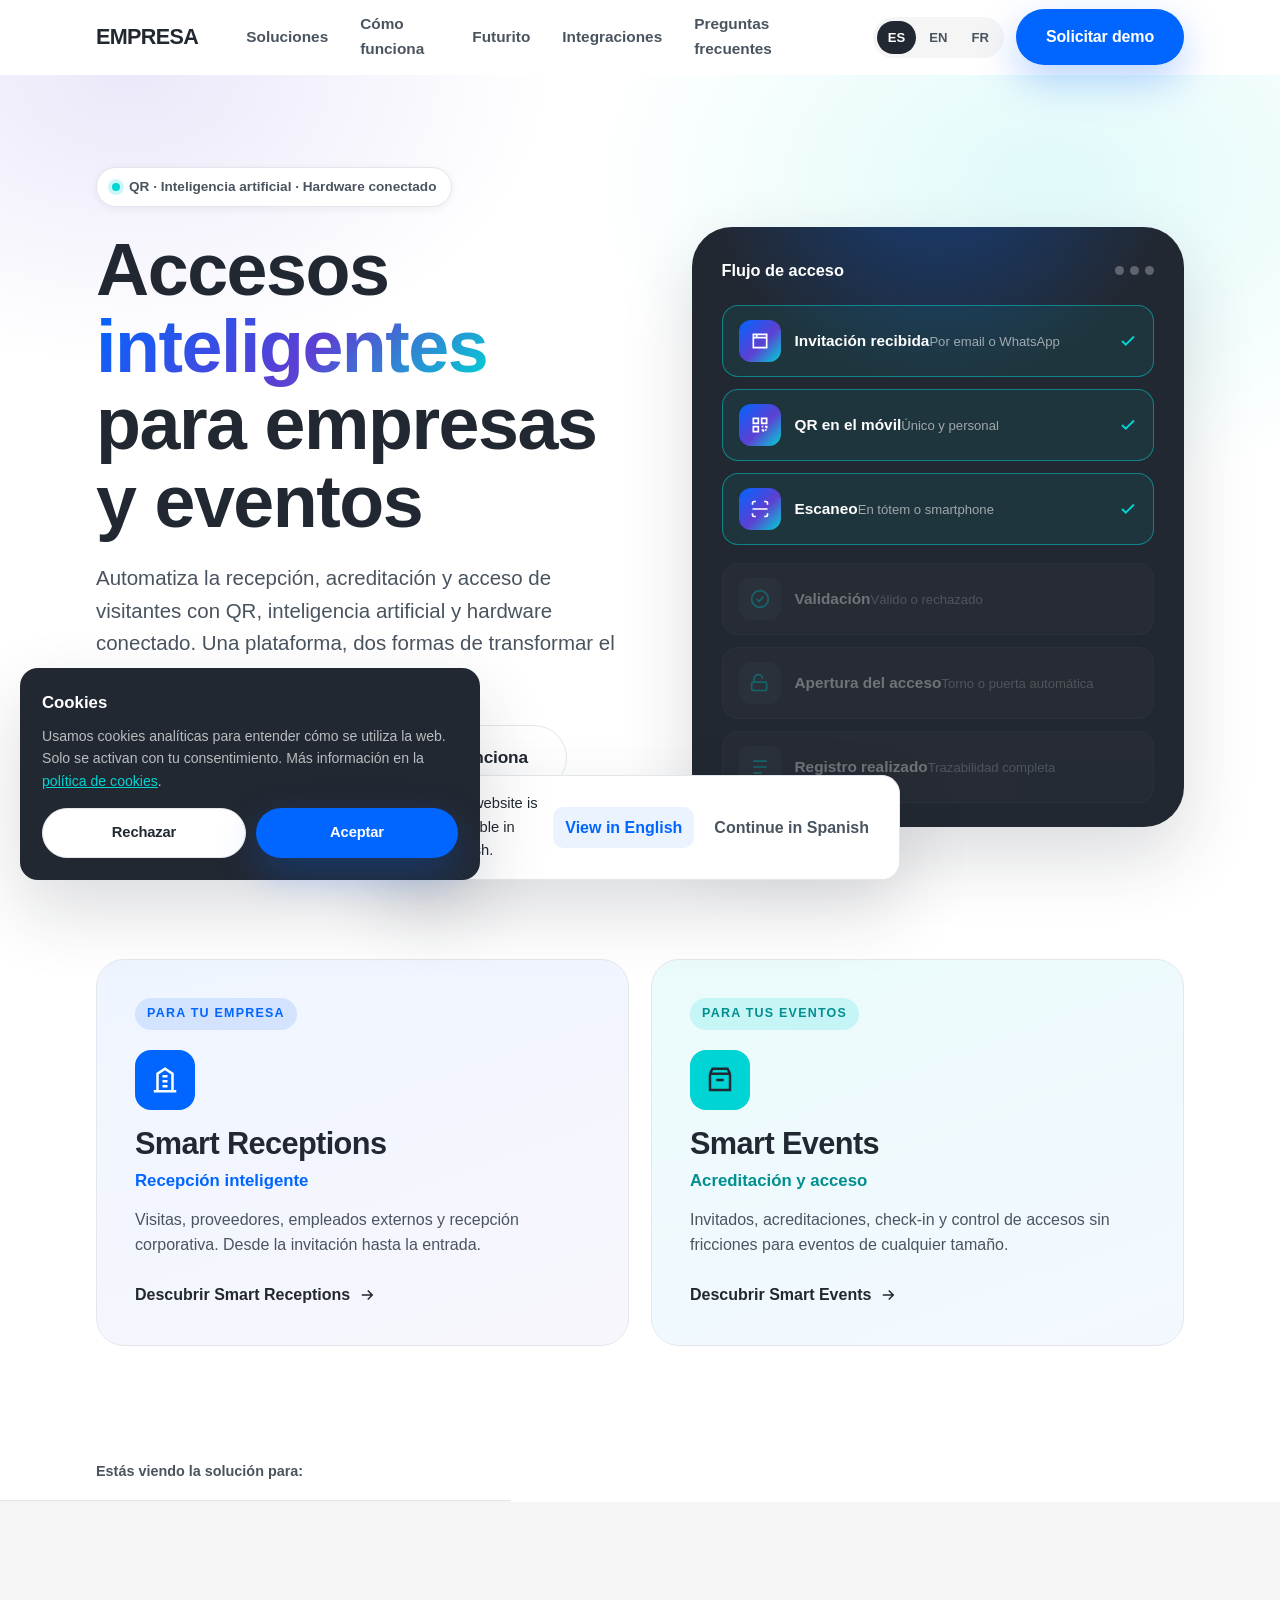
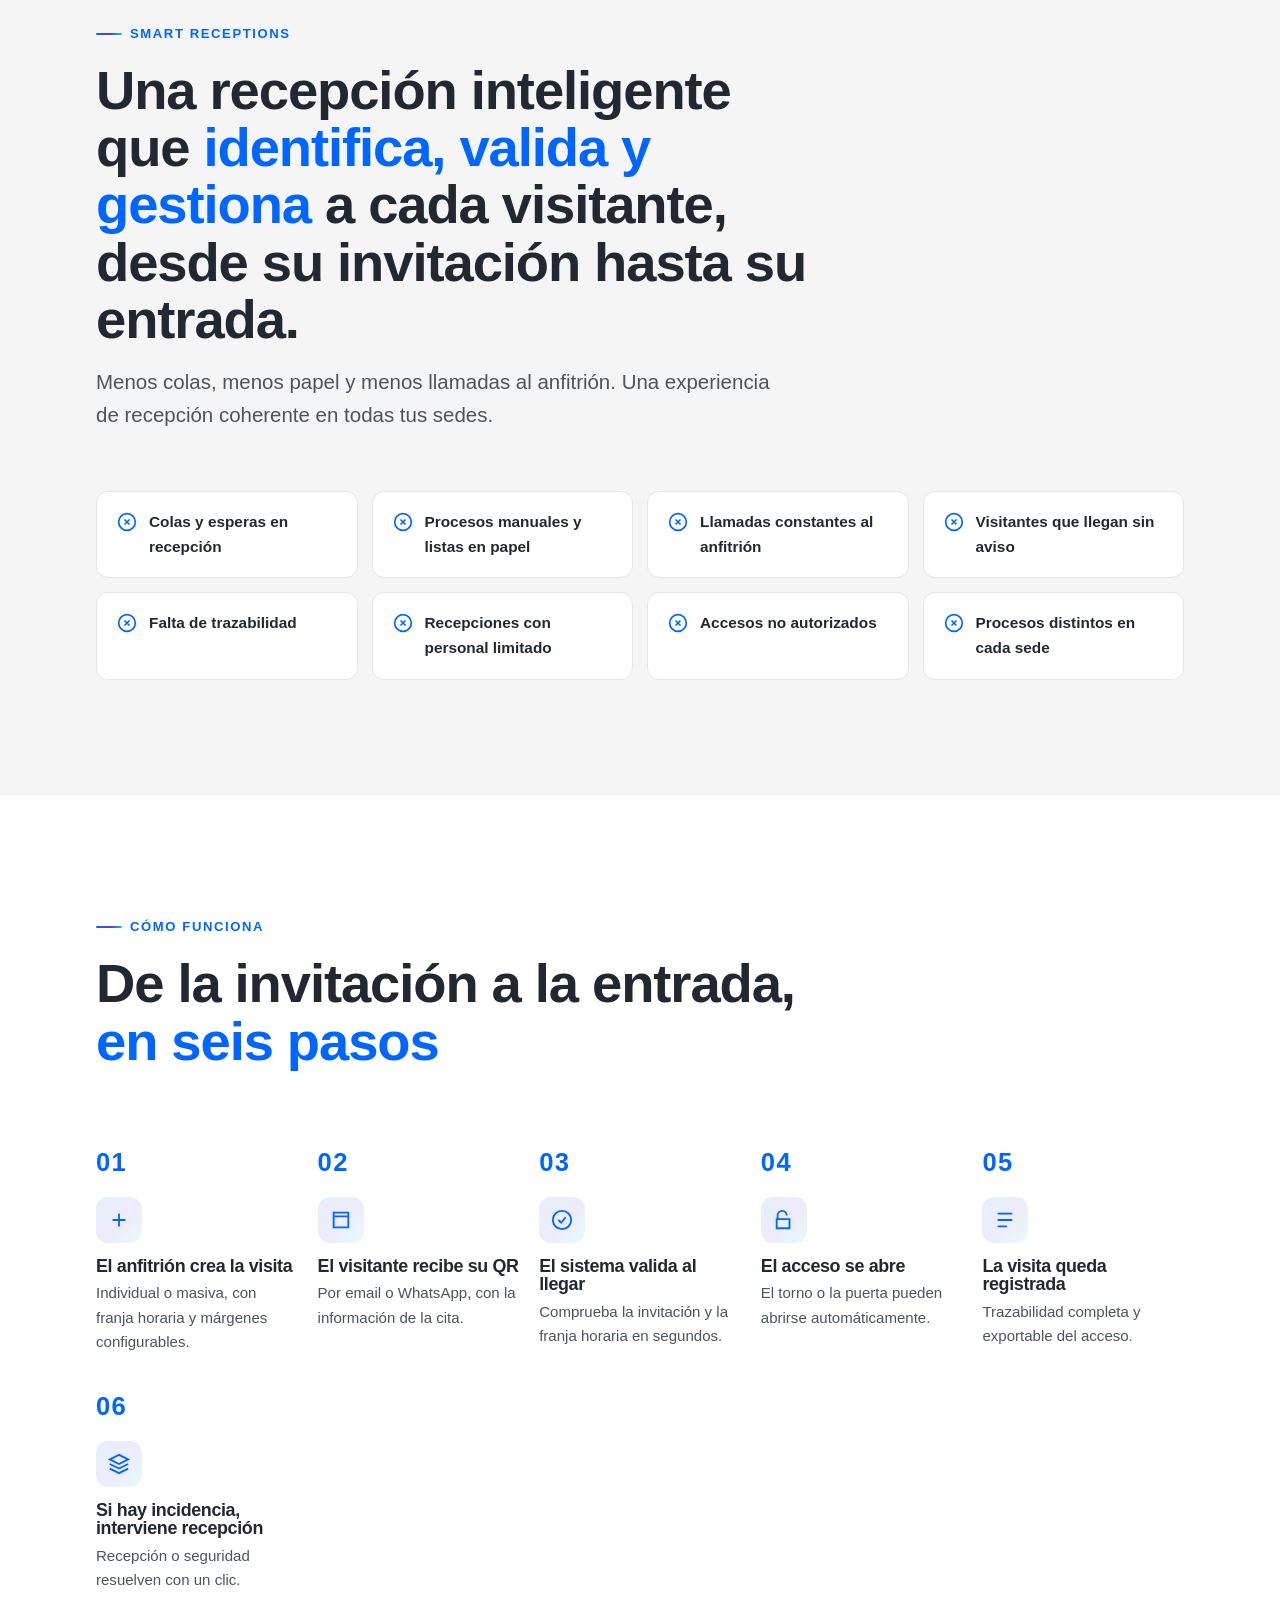
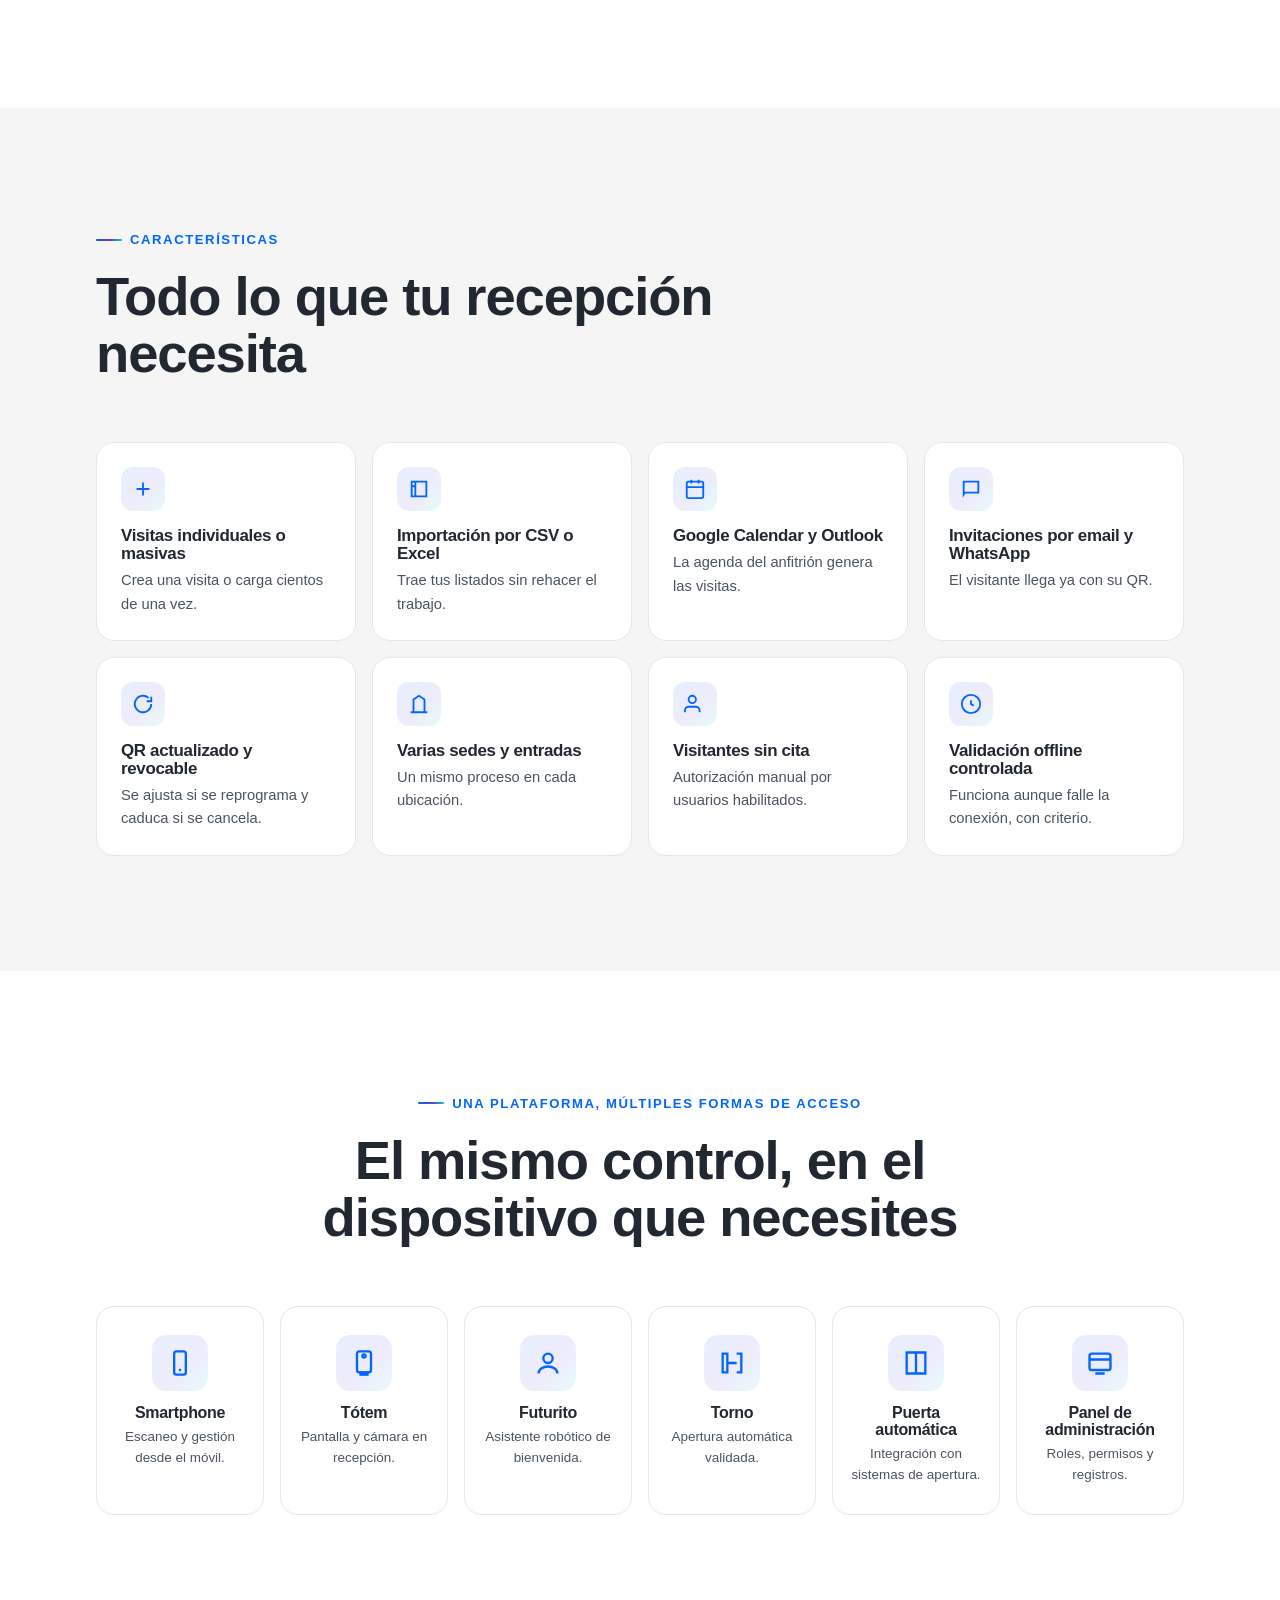
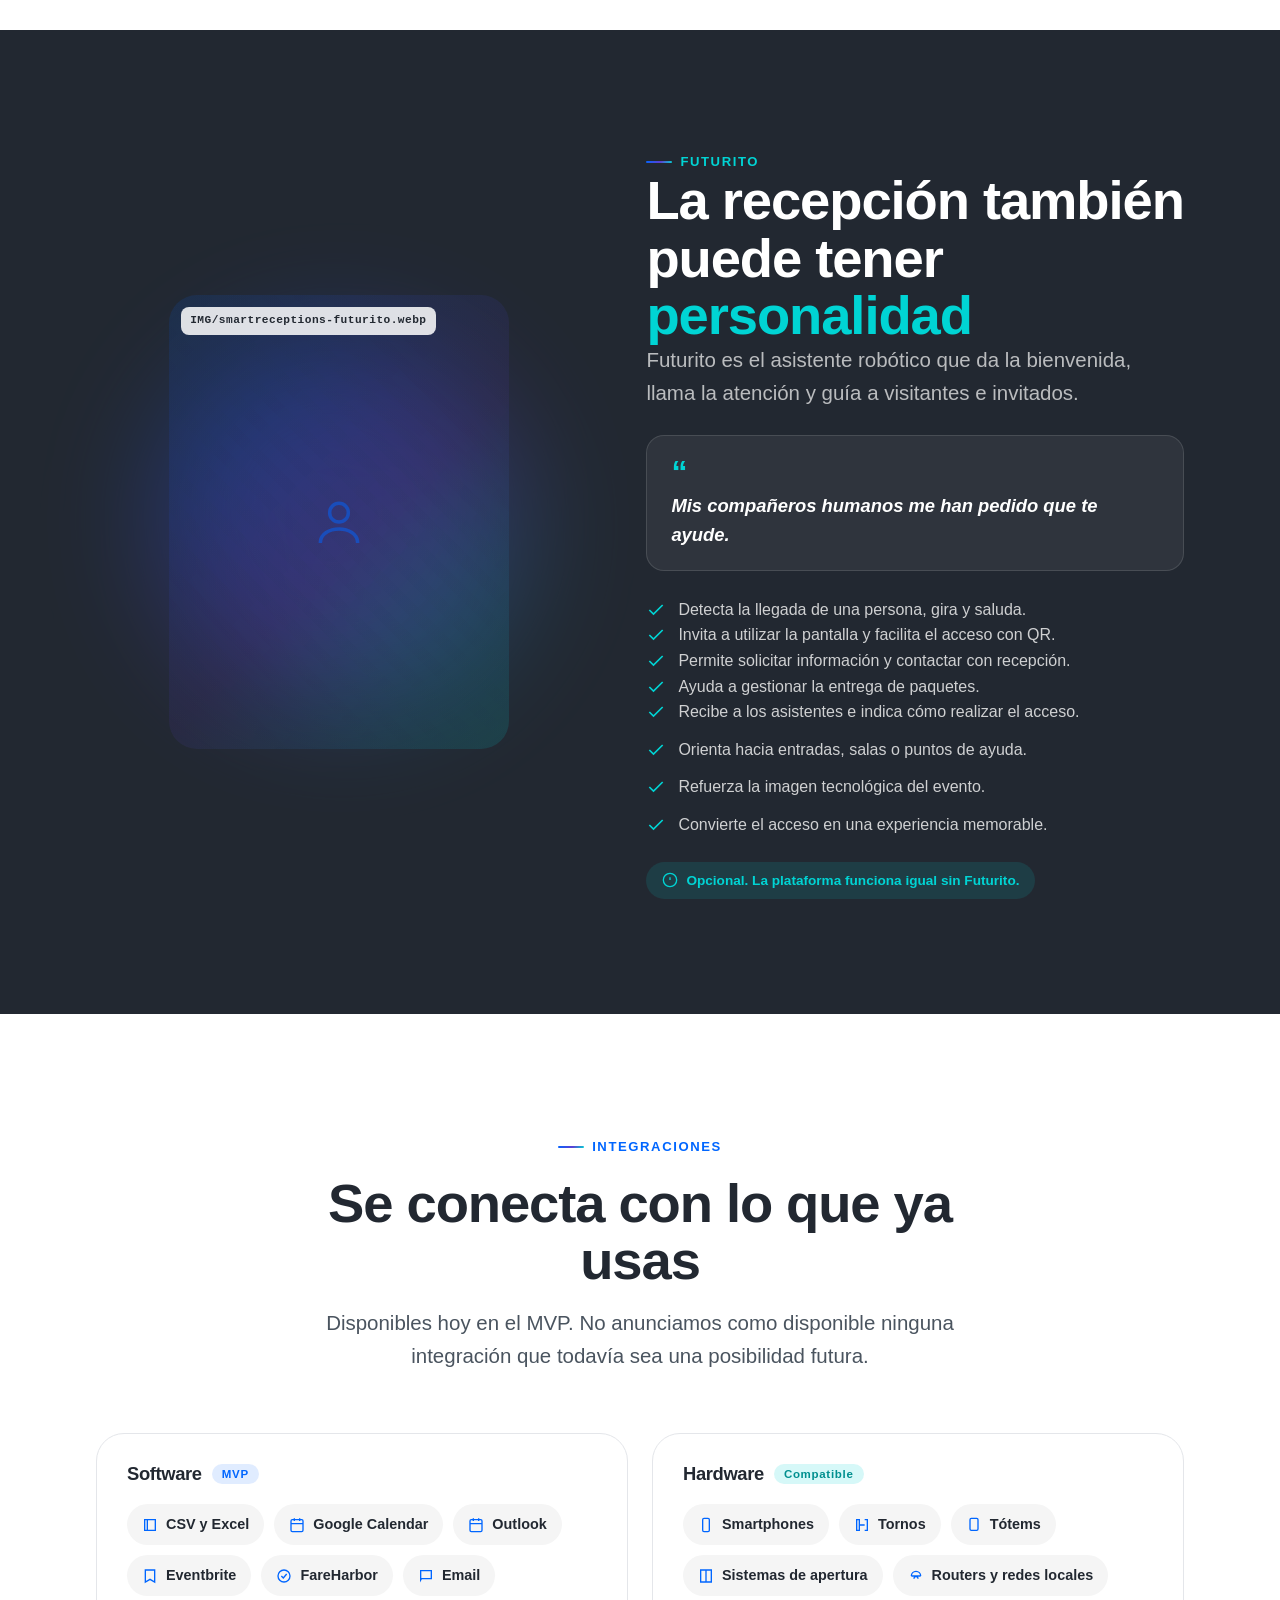
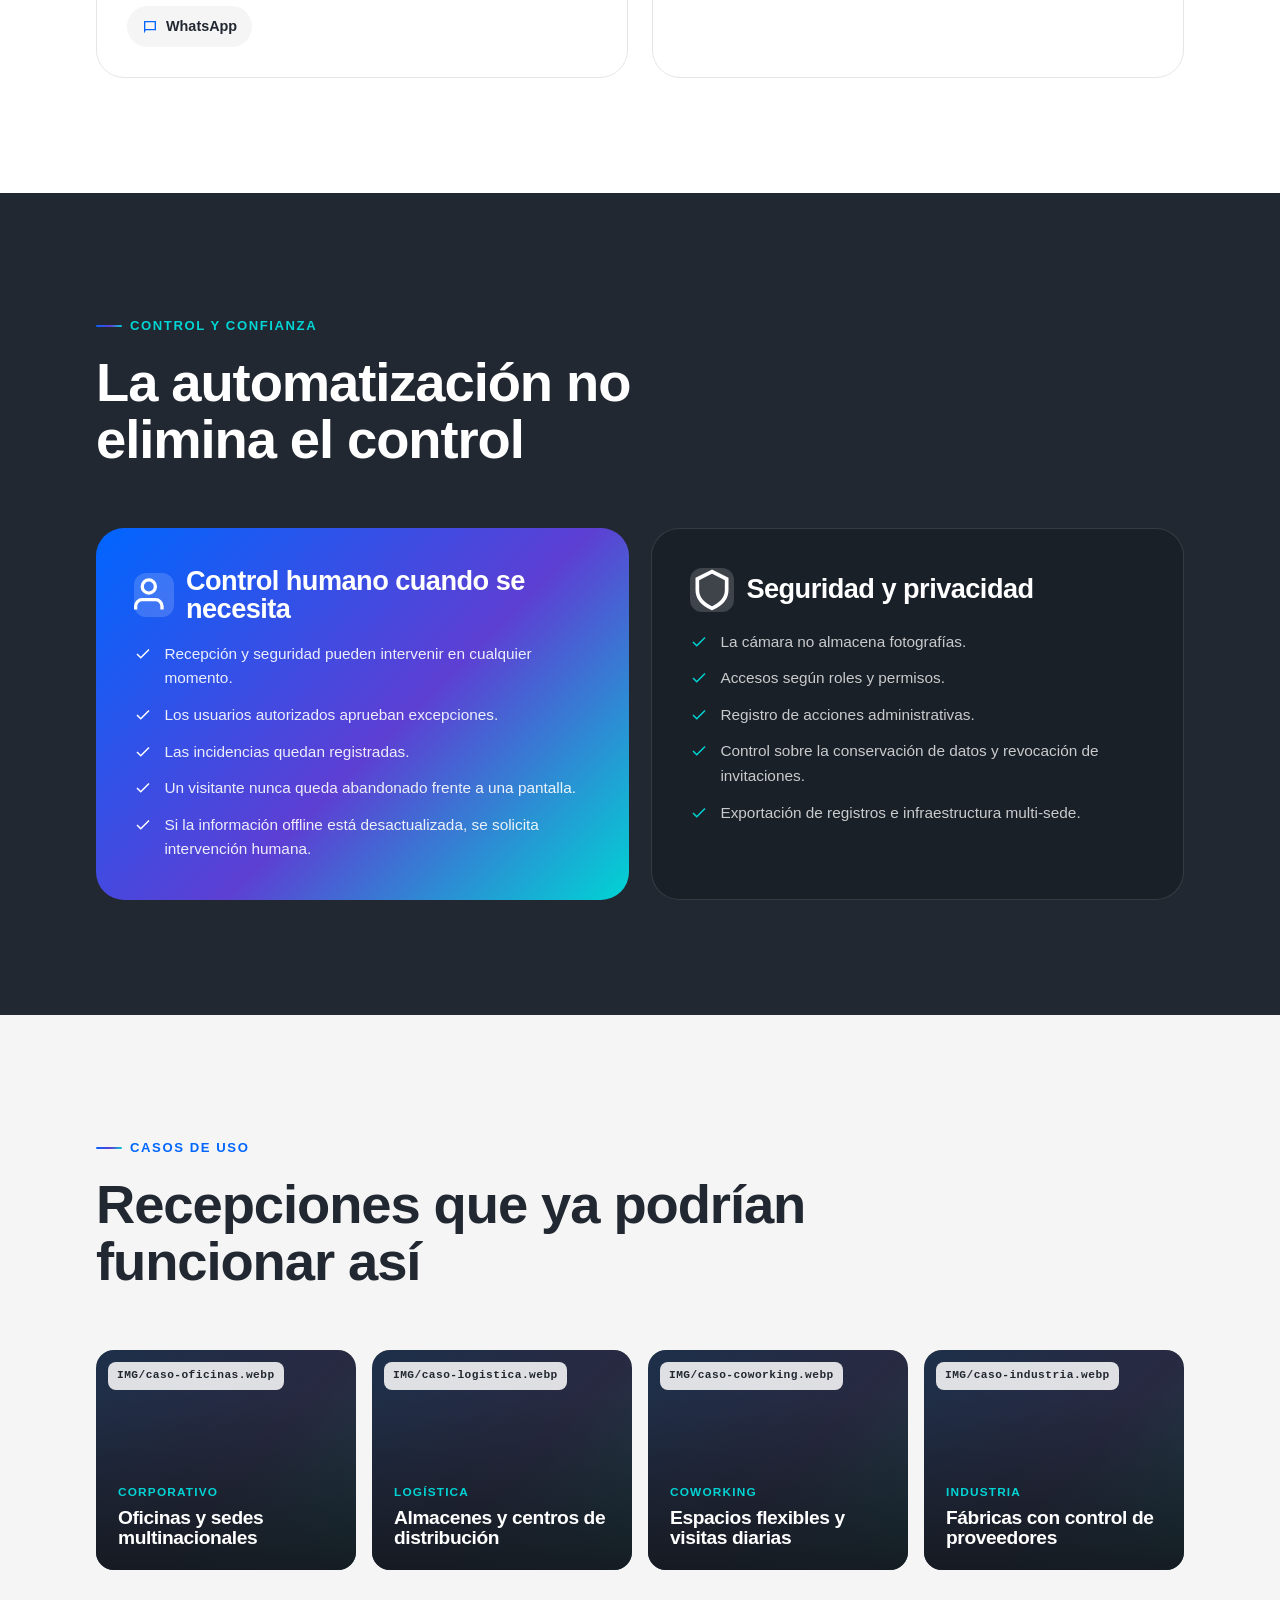
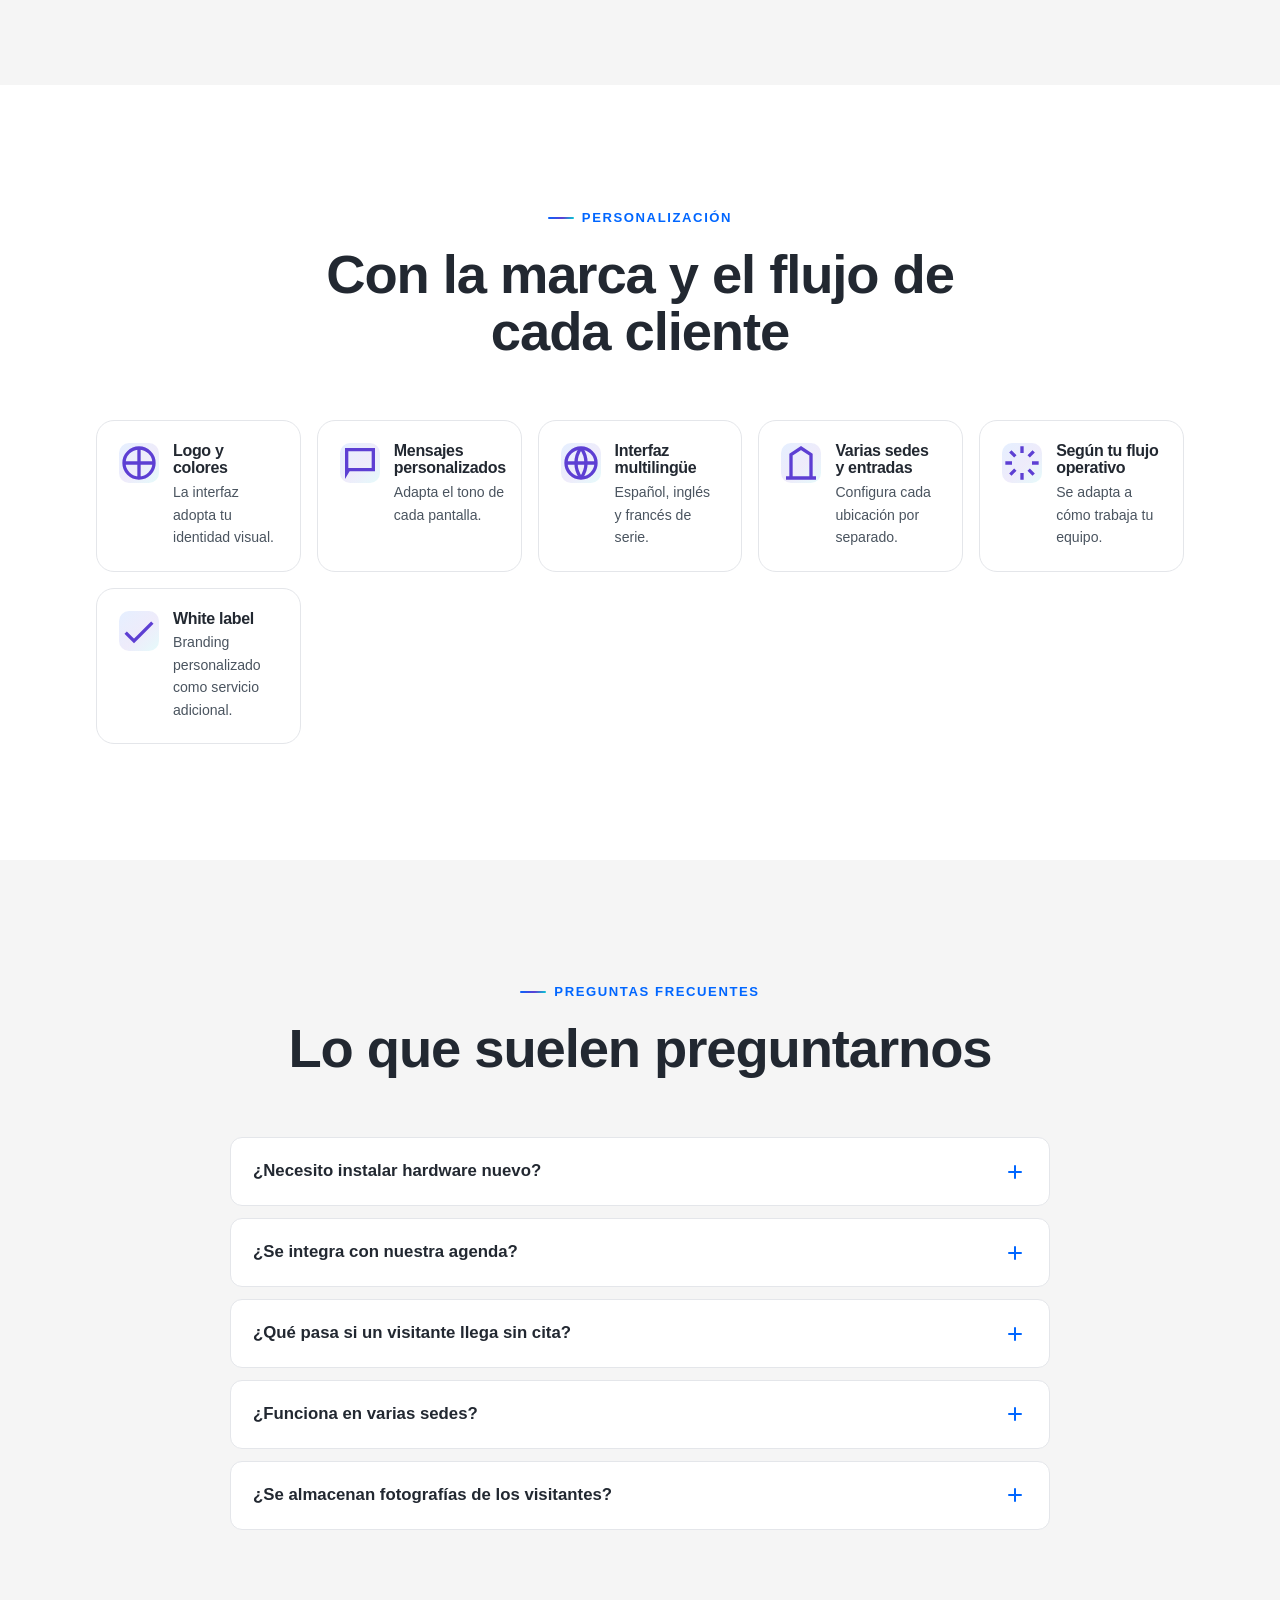
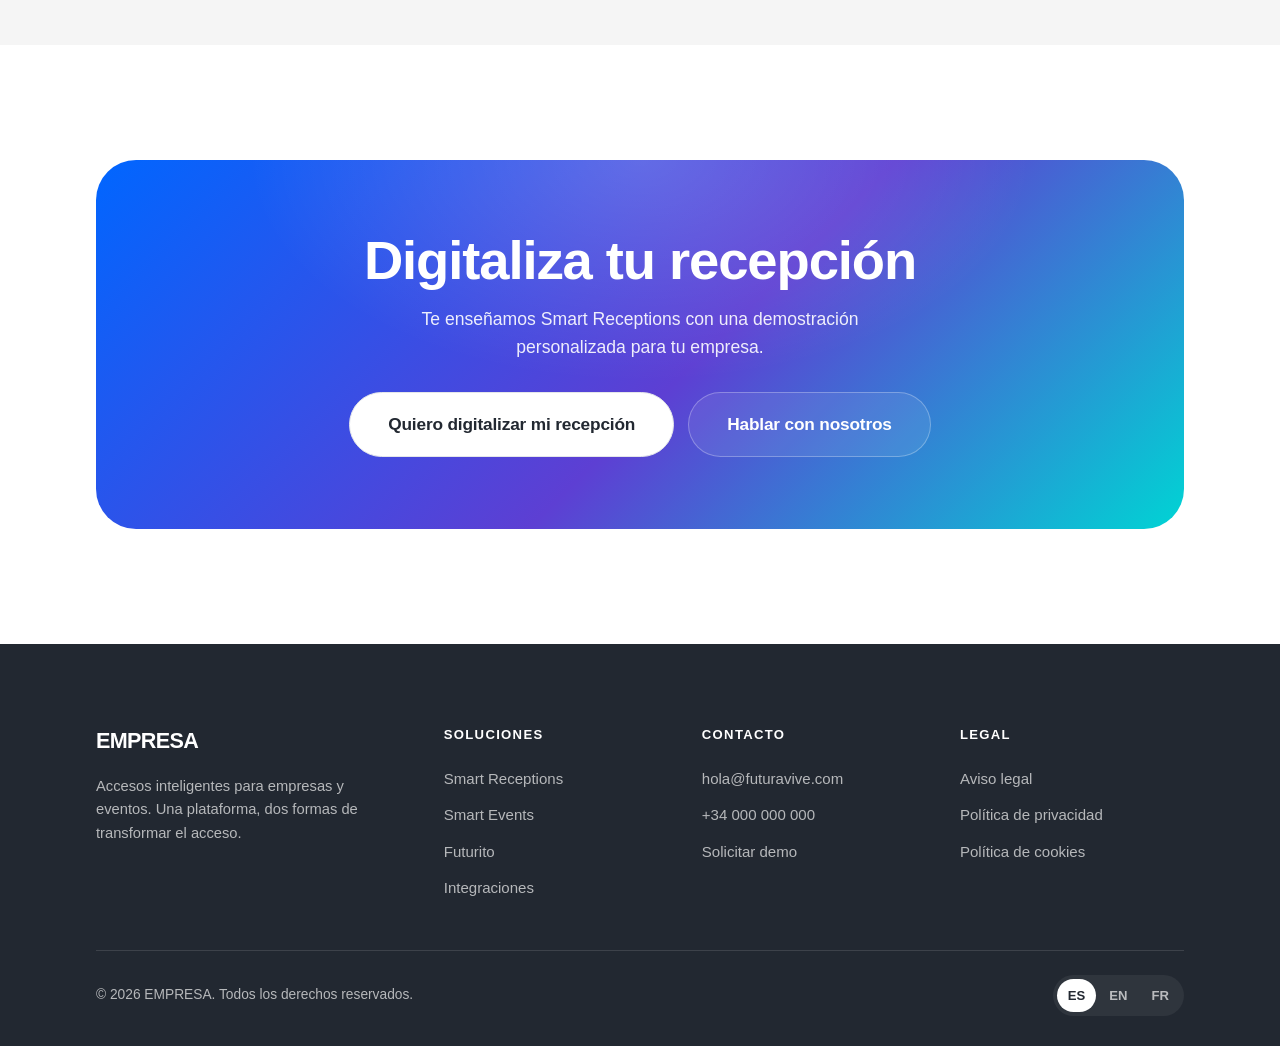
==== commit 222310bd: "Add files via upload" ====
--- a/index.html
+++ b/index.html
@@ -30,7 +30,7 @@
   "@graph": [
     {
       "@type": "Organization",
-      "name": "Futura VIVE",
+      "name": "EMPRESA",
       "url": "https://futuravive.com/",
       "logo": "https://futuravive.com/IMG/smartreceptions-logo.webp",
       "description": "Accesos inteligentes para empresas y eventos: recepción, acreditación y control de accesos con QR, IA y hardware conectado."
@@ -52,9 +52,8 @@
 <!-- ============================ HEADER ============================ -->
 <header class="site-header">
   <div class="container nav">
-    <a class="brand" href="/" aria-label="Futura VIVE — inicio">
-      <svg viewBox="0 0 96 104" fill="none" aria-hidden="true"><g stroke="#0066FF" stroke-width="3.4" stroke-linecap="round"><path d="M14 16 V58 a28 28 0 0 0 28 28 h12 a28 28 0 0 0 28 -28 V16"/><path d="M22 16 V56 a20 20 0 0 0 20 20 h12 a20 20 0 0 0 20 -20 V16"/><path d="M30 16 V54 a12 12 0 0 0 12 12 h12 a12 12 0 0 0 12 -12 V16"/><path d="M38 16 V52 a5 5 0 0 0 5 5 h10 a5 5 0 0 0 5 -5 V16"/></g><g fill="#00D4D4"><circle cx="14" cy="16" r="3.4"/><circle cx="82" cy="16" r="3.4"/><circle cx="22" cy="16" r="3"/><circle cx="74" cy="16" r="3"/><circle cx="30" cy="16" r="2.6"/><circle cx="66" cy="16" r="2.6"/><circle cx="48" cy="88" r="2.8"/></g></svg>
-      <span class="word">Futura VIVE</span>
+    <a class="brand" href="/" aria-label="EMPRESA — inicio">
+      <span class="word">EMPRESA</span>
     </a>
 
     <nav class="nav-links" aria-label="Principal">
@@ -561,9 +560,8 @@
   <div class="container">
     <div class="footer-grid">
       <div class="footer-brand">
-        <a class="brand" href="/" aria-label="Futura VIVE — inicio">
-          <svg viewBox="0 0 96 104" fill="none" aria-hidden="true"><g stroke="#0066FF" stroke-width="3.4" stroke-linecap="round"><path d="M14 16 V58 a28 28 0 0 0 28 28 h12 a28 28 0 0 0 28 -28 V16"/><path d="M22 16 V56 a20 20 0 0 0 20 20 h12 a20 20 0 0 0 20 -20 V16"/><path d="M30 16 V54 a12 12 0 0 0 12 12 h12 a12 12 0 0 0 12 -12 V16"/><path d="M38 16 V52 a5 5 0 0 0 5 5 h10 a5 5 0 0 0 5 -5 V16"/></g><g fill="#00D4D4"><circle cx="14" cy="16" r="3.4"/><circle cx="82" cy="16" r="3.4"/><circle cx="48" cy="88" r="2.8"/></g></svg>
-          <span class="word">Futura VIVE</span>
+        <a class="brand" href="/" aria-label="EMPRESA — inicio">
+          <span class="word">EMPRESA</span>
         </a>
         <p>Accesos inteligentes para empresas y eventos. Una plataforma, dos formas de transformar el acceso.</p>
       </div>
@@ -588,7 +586,7 @@
       </div>
     </div>
     <div class="footer-bottom">
-      <span>© 2026 Futura VIVE. Todos los derechos reservados.</span>
+      <span>© 2026 EMPRESA. Todos los derechos reservados.</span>
       <div class="lang" role="group" aria-label="Idioma">
         <a href="/" class="active" data-lang-switch="es">ES</a>
         <a href="/en/" data-lang-switch="en">EN</a>
--- a/styles.css
+++ b/styles.css
@@ -184,6 +184,8 @@
 .burger.open span:nth-child(1) { transform: translateY(7px) rotate(45deg); }
 .burger.open span:nth-child(2) { opacity: 0; }
 .burger.open span:nth-child(3) { transform: translateY(-7px) rotate(-45deg); }
+/* El menú móvil permanece oculto por defecto; solo se muestra en <=860px al abrirlo */
+.mobile-menu { display: none; }
 
 /* ==========================================================================
    Hero
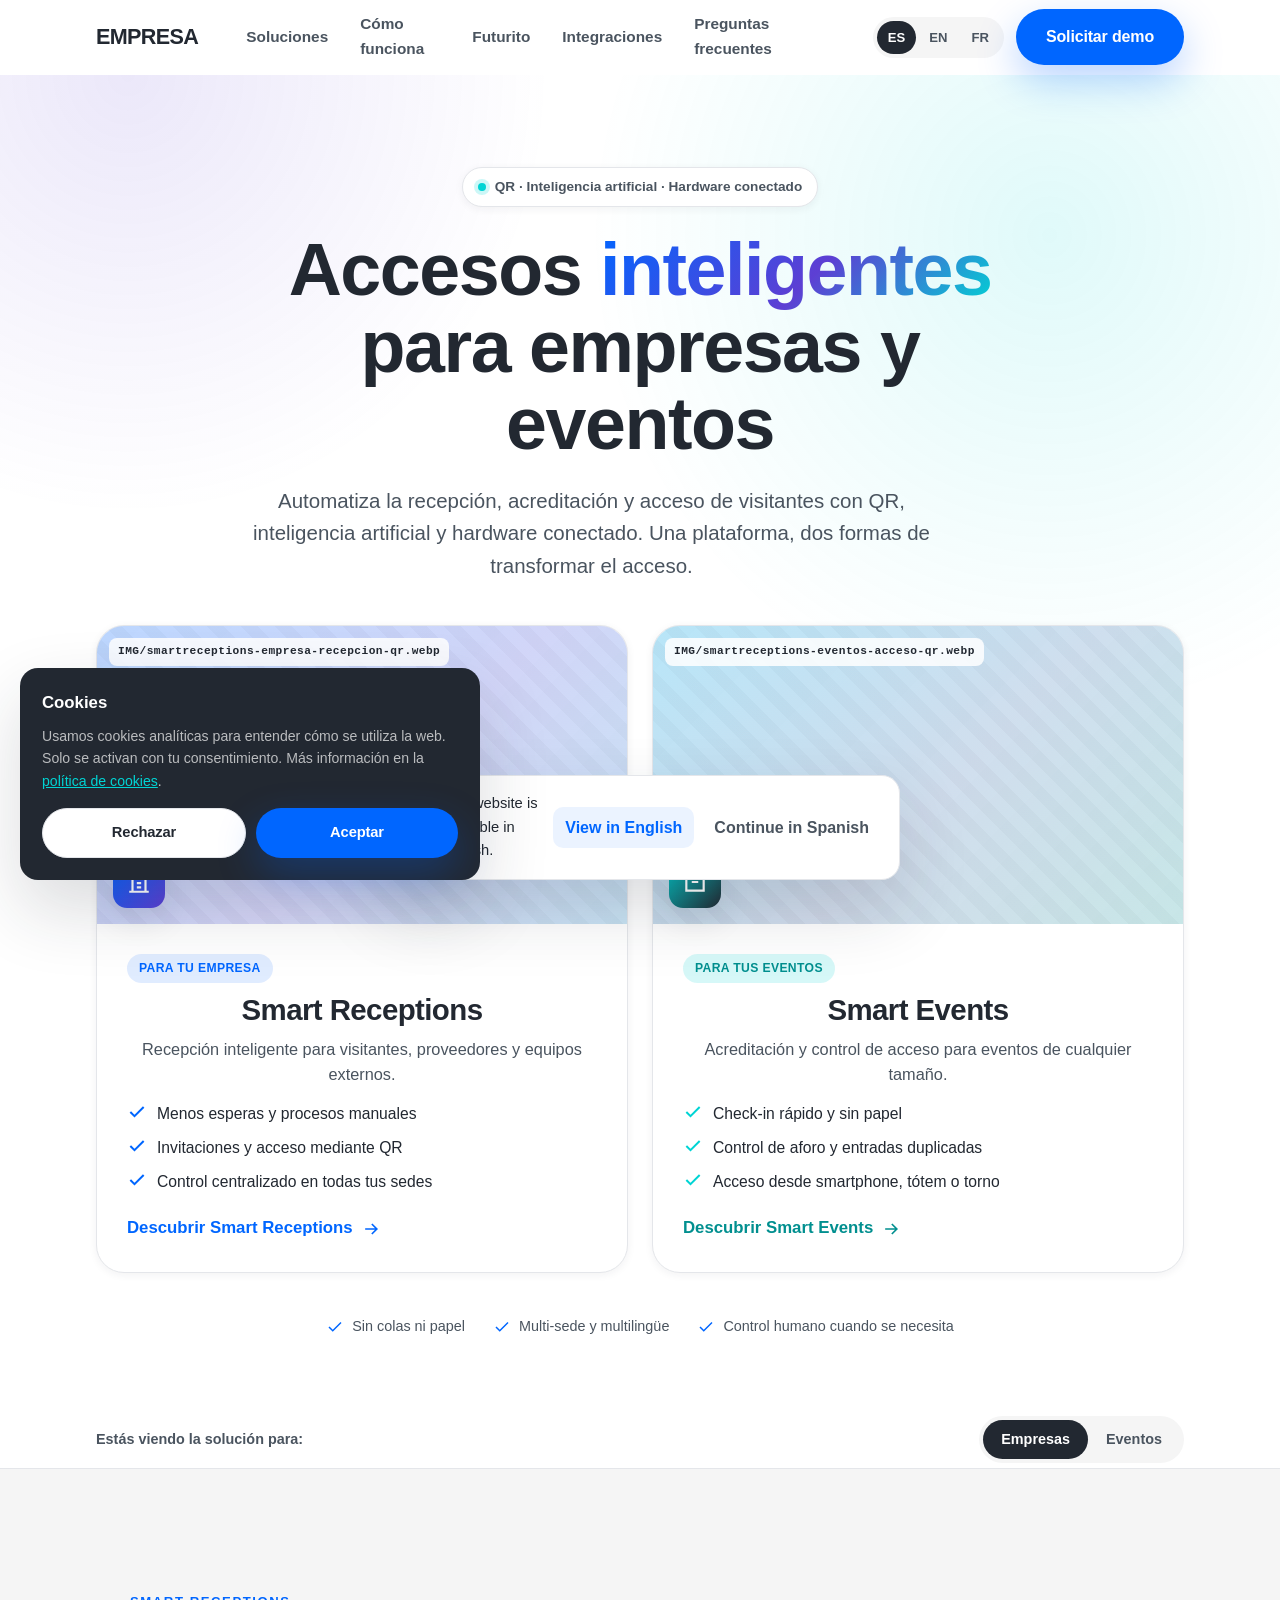
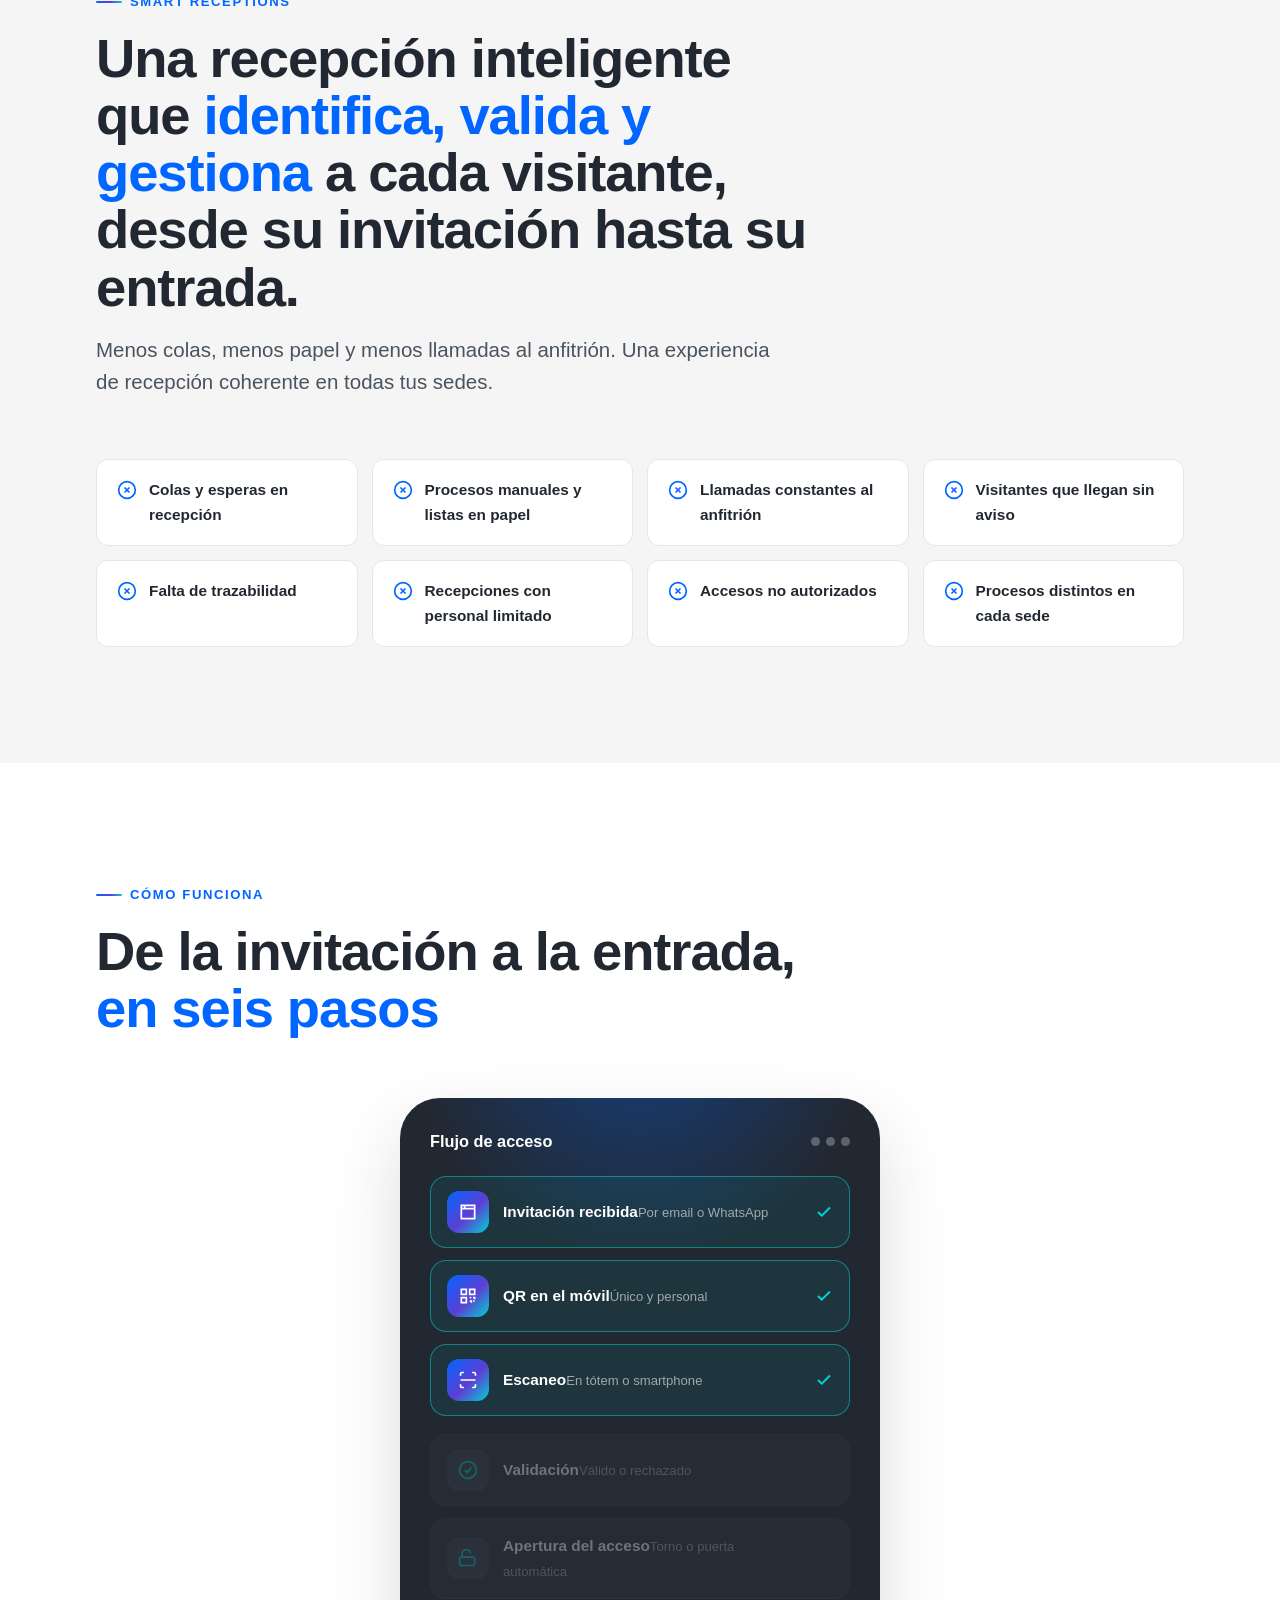
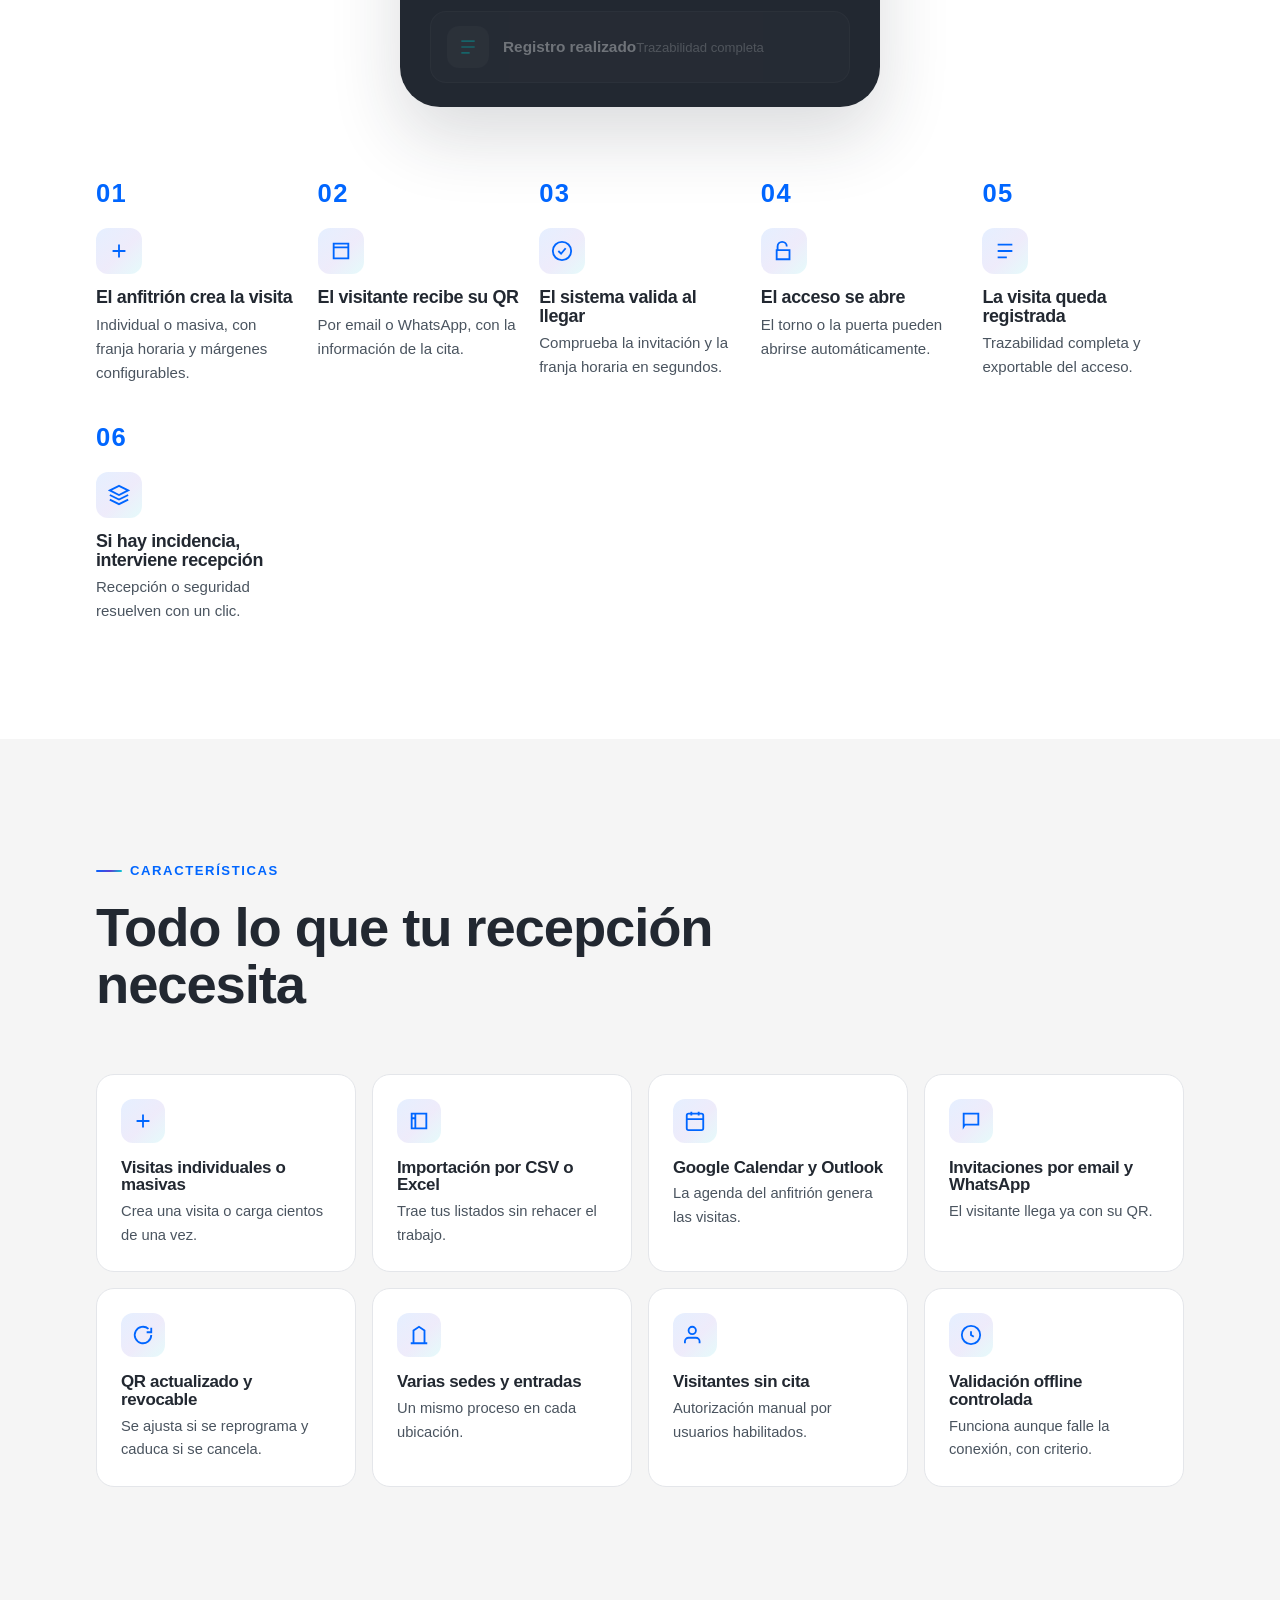
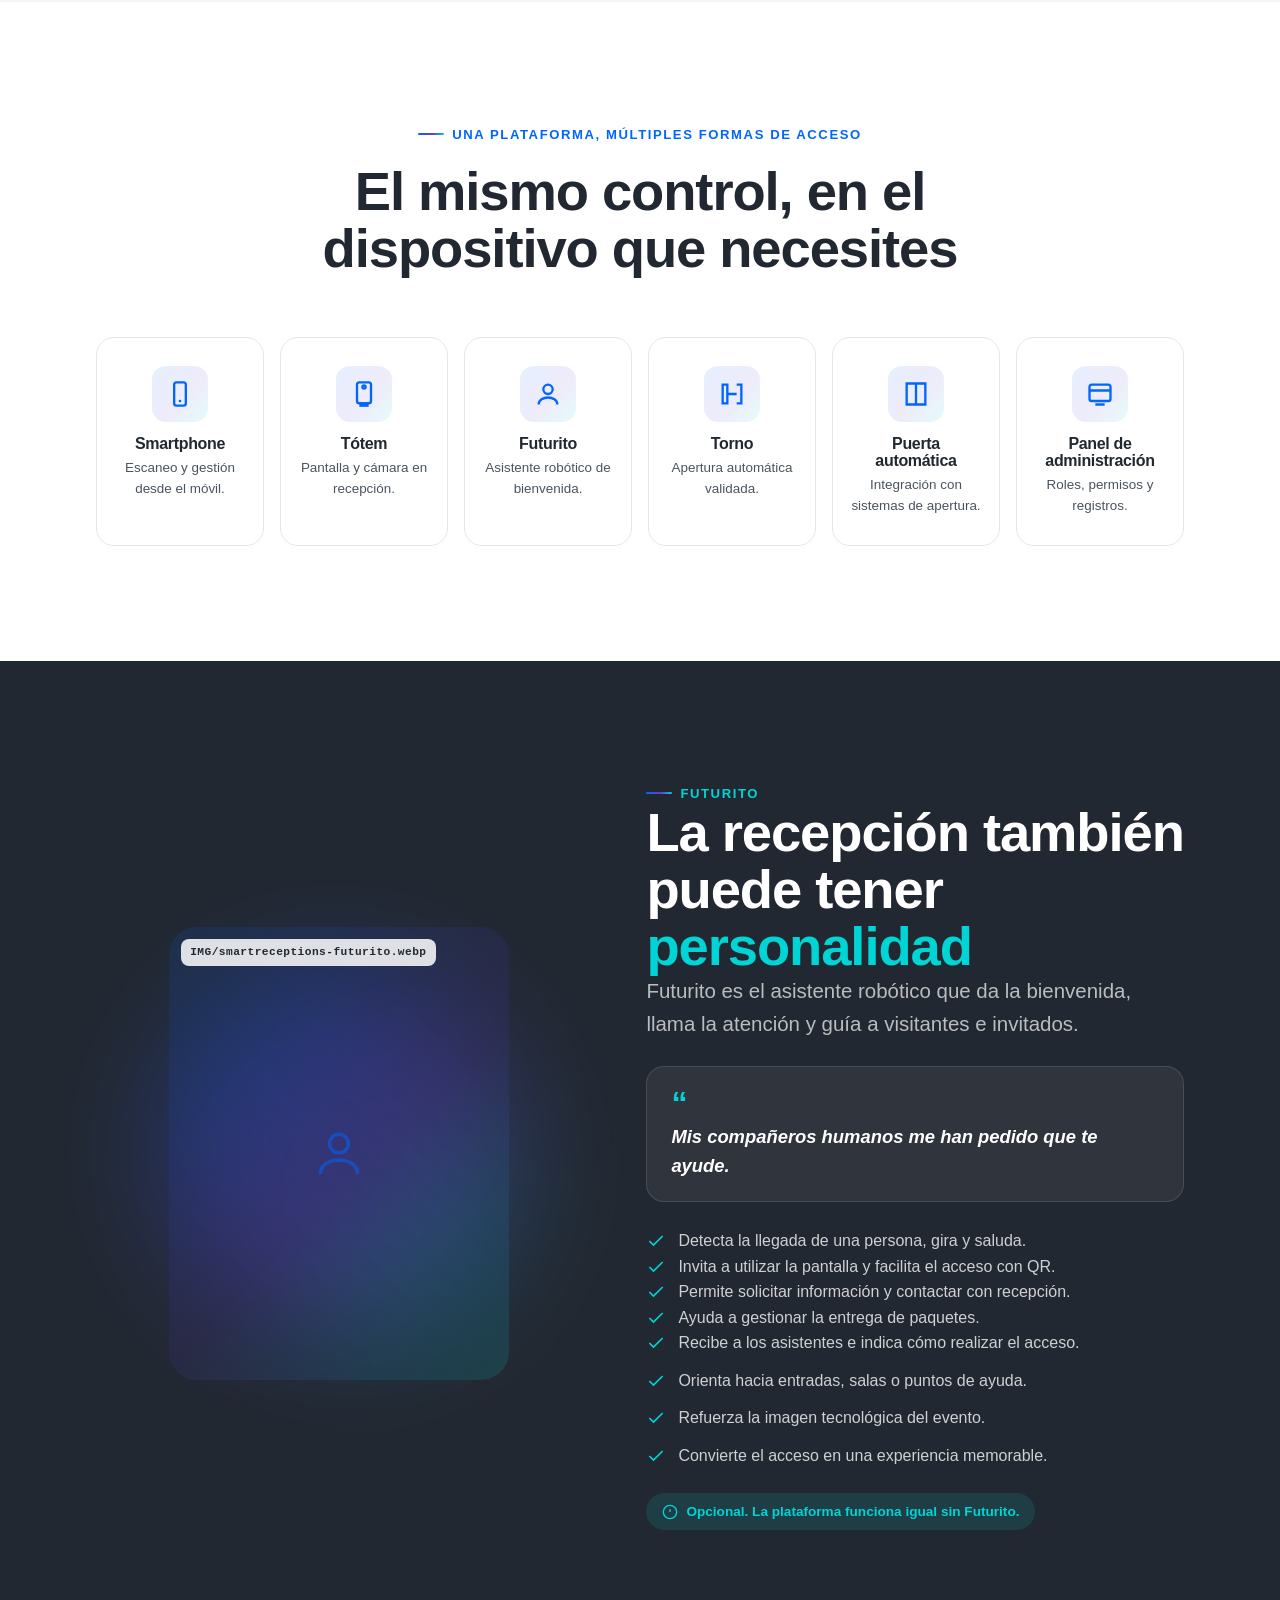
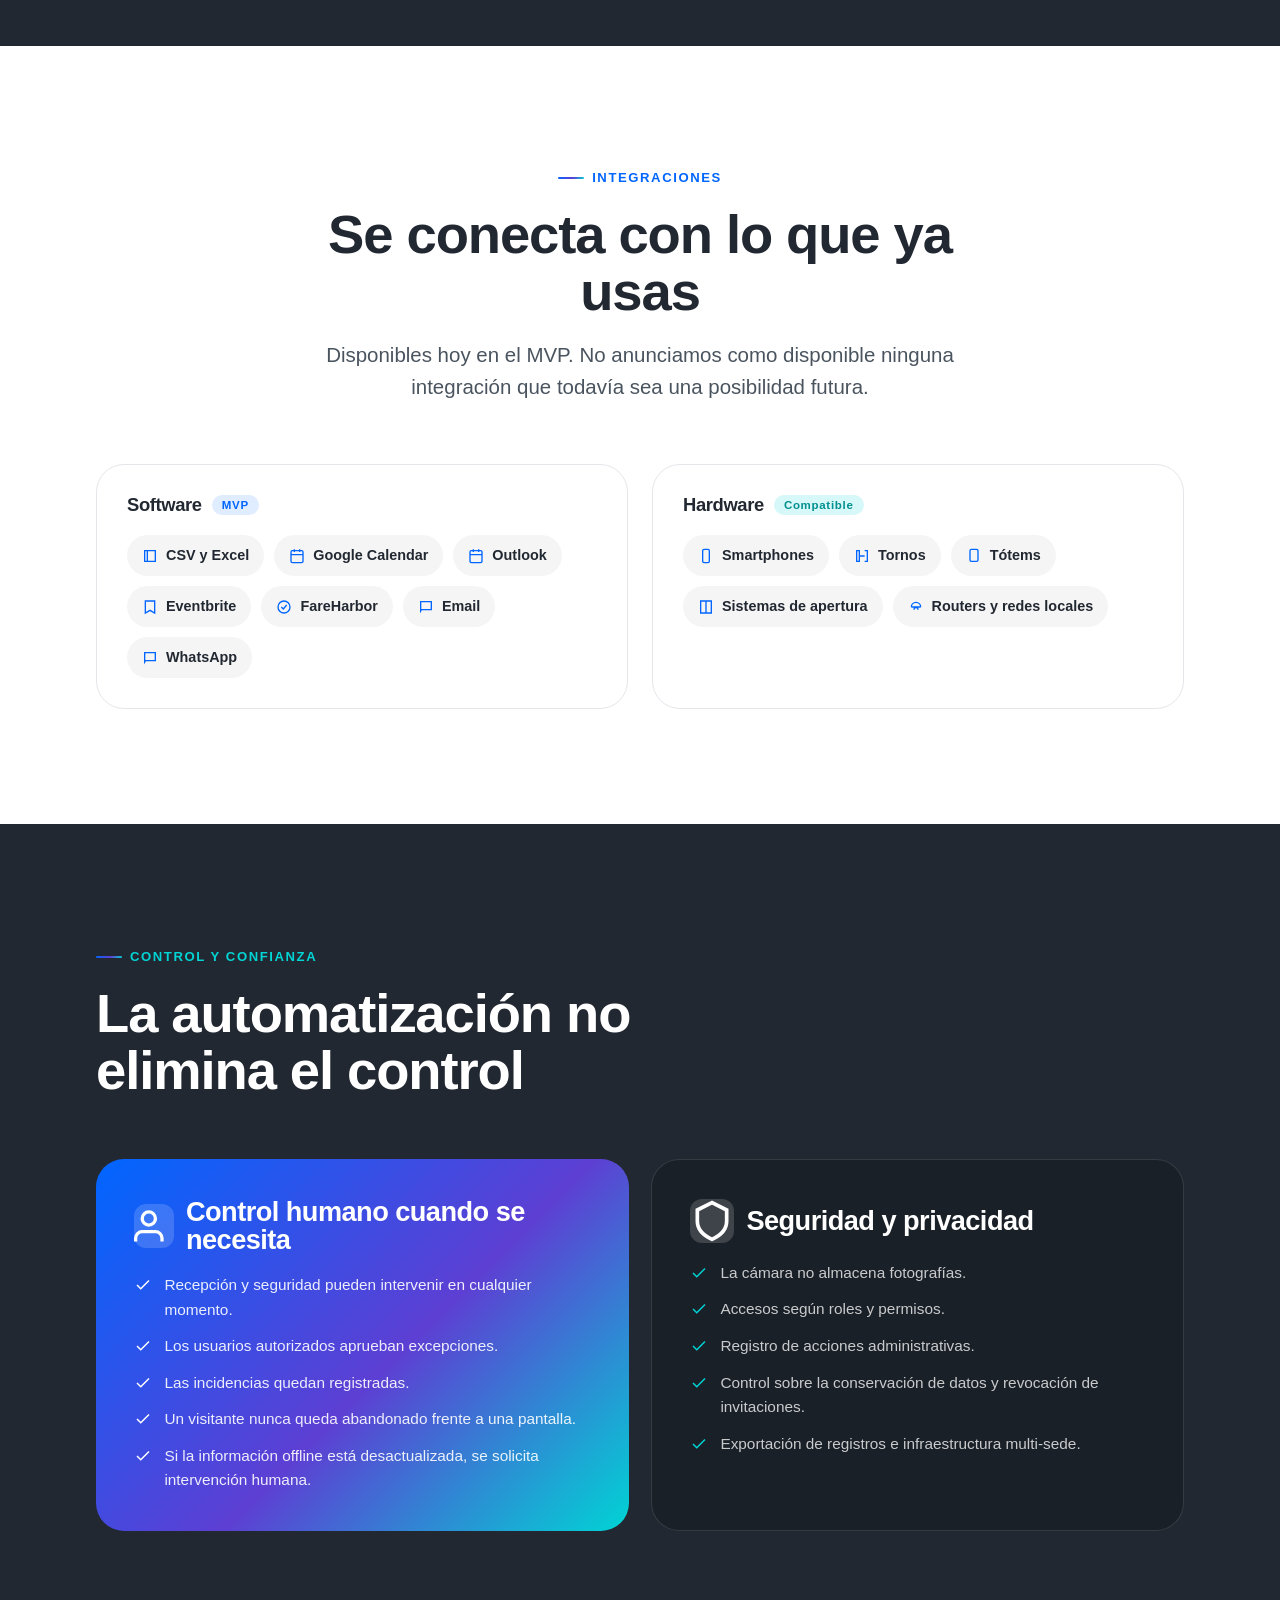
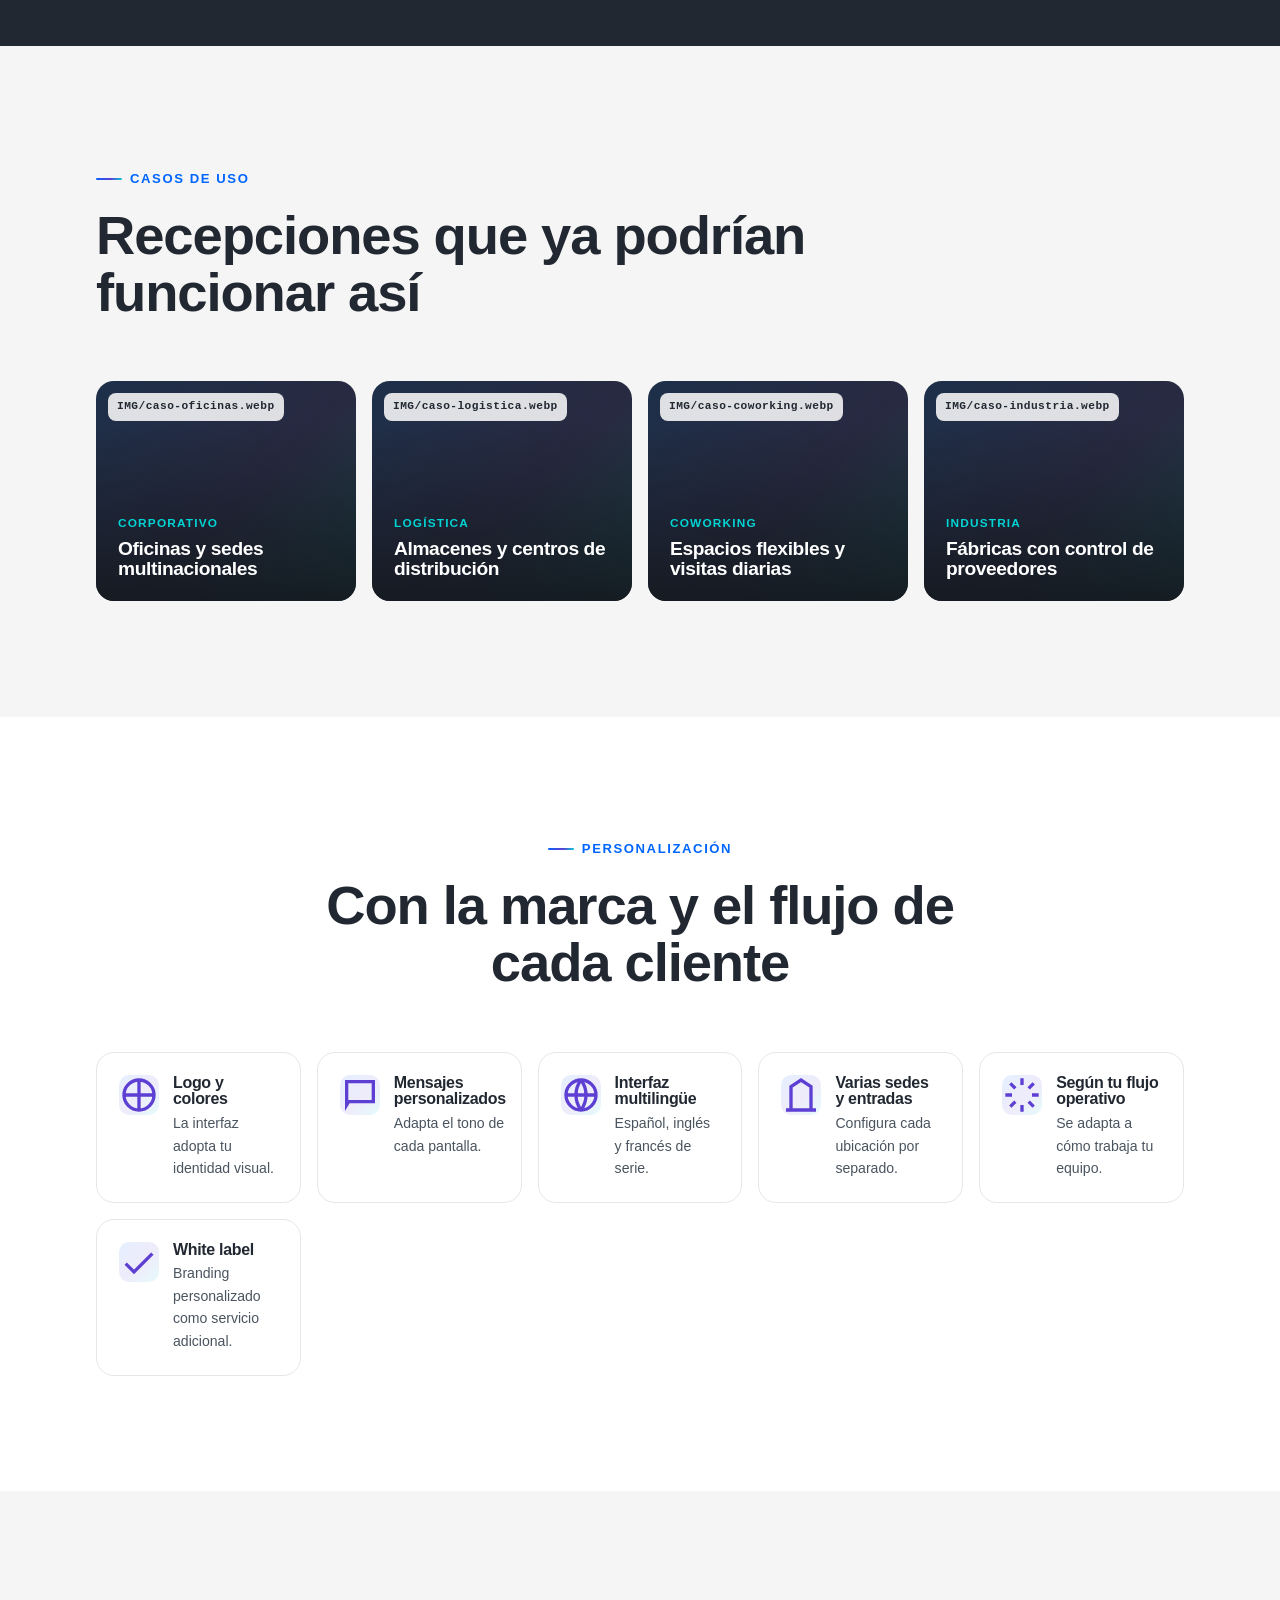
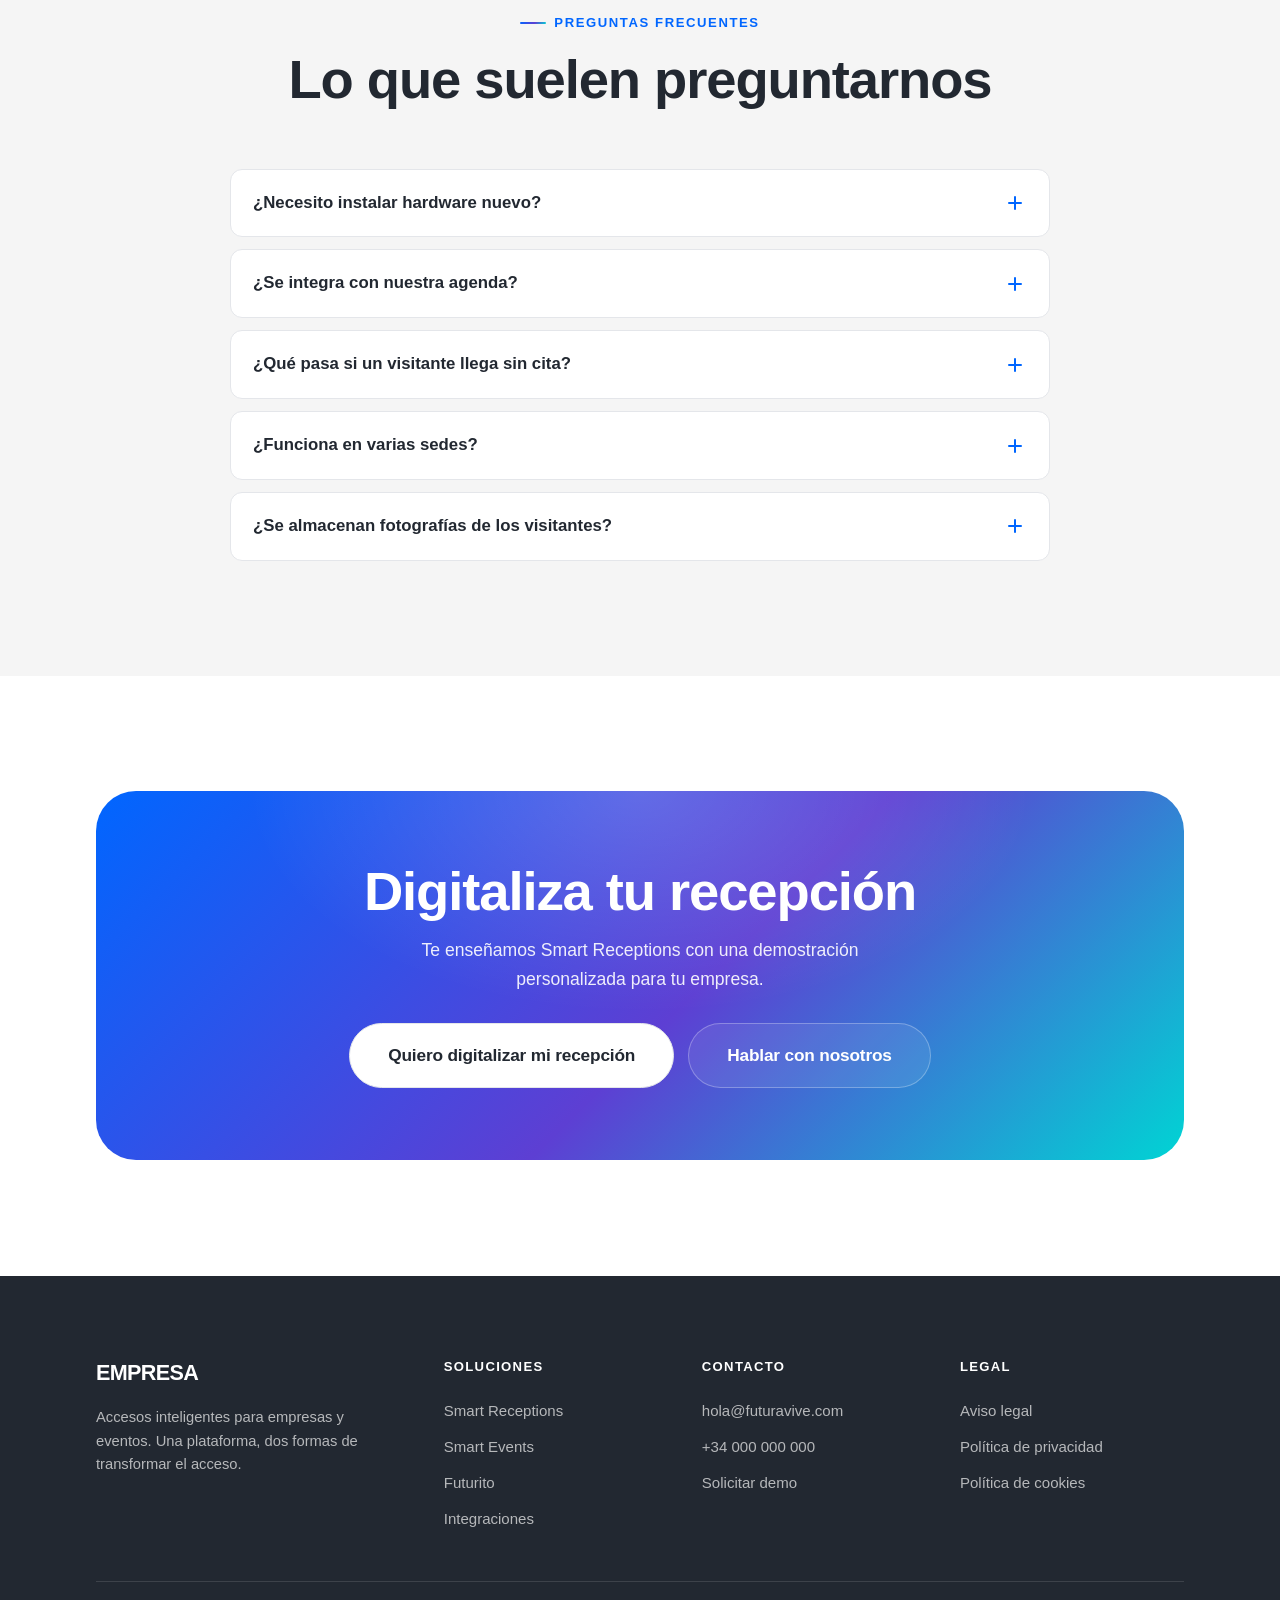
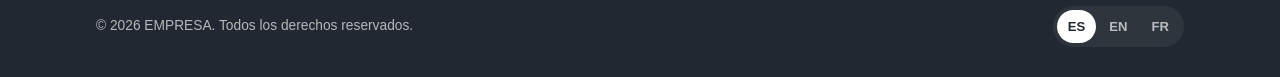
==== commit 18daf92c: "Add files via upload" ====
--- a/index.html
+++ b/index.html
@@ -50,6 +50,7 @@
 <body data-active="company">
 
 <!-- ============================ HEADER ============================ -->
+<a class="skip-link" href="#contenido">Saltar al contenido</a>
 <header class="site-header">
   <div class="container nav">
     <a class="brand" href="/" aria-label="EMPRESA — inicio">
@@ -109,92 +110,62 @@
 </div>
 
 <!-- ============================ HERO ============================ -->
-<section class="hero">
+<section class="hero" id="contenido">
   <div class="hero-bg"></div>
-  <div class="container hero-grid">
-    <div class="hero-copy">
+  <div class="container hero-wrap">
+    <div class="hero-copy reveal">
       <span class="hero-badge"><span class="dot"></span>QR · Inteligencia artificial · Hardware conectado</span>
       <h1>Accesos <span class="hl-grad">inteligentes</span> para empresas y eventos</h1>
       <p class="lead">Automatiza la recepción, acreditación y acceso de visitantes con QR, inteligencia artificial y hardware conectado. Una plataforma, dos formas de transformar el acceso.</p>
-      <div class="hero-ctas">
-        <button class="btn btn-grad btn-lg" data-tally="hero-demo">Solicitar una demo</button>
-        <a href="#solucion" class="btn btn-line btn-lg">Ver cómo funciona</a>
-      </div>
-      <div class="hero-trust">
-        <span><svg viewBox="0 0 24 24" fill="none" stroke="currentColor" stroke-width="2"><path d="M20 6 9 17l-5-5"/></svg>Sin colas ni papel</span>
-        <span><svg viewBox="0 0 24 24" fill="none" stroke="currentColor" stroke-width="2"><path d="M20 6 9 17l-5-5"/></svg>Multi-sede y multilingüe</span>
-        <span><svg viewBox="0 0 24 24" fill="none" stroke="currentColor" stroke-width="2"><path d="M20 6 9 17l-5-5"/></svg>Control humano cuando se necesita</span>
-      </div>
-    </div>
-
-    <!-- Animación del flujo de acceso -->
-    <div class="flow-card" aria-hidden="true">
-      <div class="flow-head">
-        <span class="ft">Flujo de acceso</span>
-        <span class="fdots"><span></span><span></span><span></span></span>
-      </div>
-      <div class="flow-steps">
-        <div class="flow-step">
-          <span class="fs-ic"><svg viewBox="0 0 24 24" fill="none" stroke="currentColor" stroke-width="2"><path d="M4 4h16v16H4zM4 8h16M8 4v4"/></svg></span>
-          <span><span class="fs-t">Invitación recibida</span><span class="fs-d">Por email o WhatsApp</span></span>
-          <span class="fs-check"><svg viewBox="0 0 24 24" fill="none" stroke="currentColor" stroke-width="2.5" width="18" height="18"><path d="M20 6 9 17l-5-5"/></svg></span>
-        </div>
-        <div class="flow-step">
-          <span class="fs-ic"><svg viewBox="0 0 24 24" fill="none" stroke="currentColor" stroke-width="2"><path d="M4 4h6v6H4zM14 4h6v6h-6zM4 14h6v6H4zM14 14h2M18 14h2v2M14 18h2v2M18 18h2"/></svg></span>
-          <span><span class="fs-t">QR en el móvil</span><span class="fs-d">Único y personal</span></span>
-          <span class="fs-check"><svg viewBox="0 0 24 24" fill="none" stroke="currentColor" stroke-width="2.5" width="18" height="18"><path d="M20 6 9 17l-5-5"/></svg></span>
-        </div>
-        <div class="flow-step">
-          <span class="fs-ic"><svg viewBox="0 0 24 24" fill="none" stroke="currentColor" stroke-width="2"><path d="M3 7V5a2 2 0 0 1 2-2h2M17 3h2a2 2 0 0 1 2 2v2M21 17v2a2 2 0 0 1-2 2h-2M7 21H5a2 2 0 0 1-2-2v-2M3 12h18"/></svg></span>
-          <span><span class="fs-t">Escaneo</span><span class="fs-d">En tótem o smartphone</span></span>
-          <span class="fs-check"><svg viewBox="0 0 24 24" fill="none" stroke="currentColor" stroke-width="2.5" width="18" height="18"><path d="M20 6 9 17l-5-5"/></svg></span>
-        </div>
-        <div class="flow-step">
-          <span class="fs-ic"><svg viewBox="0 0 24 24" fill="none" stroke="currentColor" stroke-width="2"><path d="M12 2a10 10 0 1 0 0 20 10 10 0 0 0 0-20zM8 12l3 3 5-6"/></svg></span>
-          <span><span class="fs-t">Validación</span><span class="fs-d">Válido o rechazado</span></span>
-          <span class="fs-check"><svg viewBox="0 0 24 24" fill="none" stroke="currentColor" stroke-width="2.5" width="18" height="18"><path d="M20 6 9 17l-5-5"/></svg></span>
-        </div>
-        <div class="flow-step">
-          <span class="fs-ic"><svg viewBox="0 0 24 24" fill="none" stroke="currentColor" stroke-width="2"><path d="M5 11V7a5 5 0 0 1 10 0M4 11h14a2 2 0 0 1 2 2v6a2 2 0 0 1-2 2H4a2 2 0 0 1-2-2v-6a2 2 0 0 1 2-2z"/></svg></span>
-          <span><span class="fs-t">Apertura del acceso</span><span class="fs-d">Torno o puerta automática</span></span>
-          <span class="fs-check"><svg viewBox="0 0 24 24" fill="none" stroke="currentColor" stroke-width="2.5" width="18" height="18"><path d="M20 6 9 17l-5-5"/></svg></span>
-        </div>
-        <div class="flow-step">
-          <span class="fs-ic"><svg viewBox="0 0 24 24" fill="none" stroke="currentColor" stroke-width="2"><path d="M4 5h16M4 12h16M4 19h10"/></svg></span>
-          <span><span class="fs-t">Registro realizado</span><span class="fs-d">Trazabilidad completa</span></span>
-          <span class="fs-check"><svg viewBox="0 0 24 24" fill="none" stroke="currentColor" stroke-width="2.5" width="18" height="18"><path d="M20 6 9 17l-5-5"/></svg></span>
-        </div>
-      </div>
-    </div>
-  </div>
-</section>
-
-<!-- ============================ SELECTOR ============================ -->
-<section class="selector">
-  <div class="container">
-    <div class="selector-grid">
-      <button class="pick company" data-branch-set="company" aria-label="Descubrir Smart Receptions para empresas">
-        <span class="pick-bg"></span>
-        <span class="pick-tag">Para tu empresa</span>
-        <span class="pick-ic"><svg viewBox="0 0 24 24" fill="none" stroke="currentColor" stroke-width="2"><path d="M3 21h18M6 21V7l6-4 6 4v14M10 9h4M10 13h4M10 17h4"/></svg></span>
-        <h3>Smart Receptions</h3>
-        <span class="pick-name">Recepción inteligente</span>
-        <p>Visitas, proveedores, empleados externos y recepción corporativa. Desde la invitación hasta la entrada.</p>
-        <span class="pick-cta">Descubrir Smart Receptions <svg viewBox="0 0 24 24" fill="none" stroke="currentColor" stroke-width="2"><path d="M5 12h14M13 6l6 6-6 6"/></svg></span>
+    </div>
+
+    <div class="hero-branches reveal" role="group" aria-label="Elige tu solución">
+      <button class="hero-card company" data-branch-set="company" aria-pressed="false" aria-label="Descubrir Smart Receptions para empresas">
+        <span class="hc-media" aria-hidden="true">
+          <span class="ph"><span class="ph-tag">IMG/smartreceptions-empresa-recepcion-qr.webp</span></span>
+          <span class="hc-ic"><svg viewBox="0 0 24 24" fill="none" stroke="currentColor" stroke-width="2"><path d="M3 21h18M6 21V7l6-4 6 4v14M10 9h4M10 13h4M10 17h4"/></svg></span>
+        </span>
+        <span class="hc-body">
+          <span class="hc-tag">Para tu empresa</span>
+          <strong class="hc-name">Smart Receptions</strong>
+          <span class="hc-sub">Recepción inteligente para visitantes, proveedores y equipos externos.</span>
+          <span class="hc-list">
+            <span class="hc-li"><svg viewBox="0 0 24 24" fill="none" stroke="currentColor" stroke-width="2.4"><path d="M20 6 9 17l-5-5"/></svg>Menos esperas y procesos manuales</span>
+            <span class="hc-li"><svg viewBox="0 0 24 24" fill="none" stroke="currentColor" stroke-width="2.4"><path d="M20 6 9 17l-5-5"/></svg>Invitaciones y acceso mediante QR</span>
+            <span class="hc-li"><svg viewBox="0 0 24 24" fill="none" stroke="currentColor" stroke-width="2.4"><path d="M20 6 9 17l-5-5"/></svg>Control centralizado en todas tus sedes</span>
+          </span>
+          <span class="hc-cta">Descubrir Smart Receptions <svg viewBox="0 0 24 24" fill="none" stroke="currentColor" stroke-width="2"><path d="M5 12h14M13 6l6 6-6 6"/></svg></span>
+        </span>
       </button>
 
-      <button class="pick events" data-branch-set="events" aria-label="Descubrir Smart Events para eventos">
-        <span class="pick-bg"></span>
-        <span class="pick-tag">Para tus eventos</span>
-        <span class="pick-ic"><svg viewBox="0 0 24 24" fill="none" stroke="currentColor" stroke-width="2"><path d="M4 7h16M4 7v13h16V7M4 7l2-4h12l2 4M9 12h6"/></svg></span>
-        <h3>Smart Events</h3>
-        <span class="pick-name">Acreditación y acceso</span>
-        <p>Invitados, acreditaciones, check-in y control de accesos sin fricciones para eventos de cualquier tamaño.</p>
-        <span class="pick-cta">Descubrir Smart Events <svg viewBox="0 0 24 24" fill="none" stroke="currentColor" stroke-width="2"><path d="M5 12h14M13 6l6 6-6 6"/></svg></span>
+      <button class="hero-card events" data-branch-set="events" aria-pressed="false" aria-label="Descubrir Smart Events para eventos">
+        <span class="hc-media" aria-hidden="true">
+          <span class="ph"><span class="ph-tag">IMG/smartreceptions-eventos-acceso-qr.webp</span></span>
+          <span class="hc-ic"><svg viewBox="0 0 24 24" fill="none" stroke="currentColor" stroke-width="2"><path d="M4 7h16M4 7v13h16V7M4 7l2-4h12l2 4M9 12h6"/></svg></span>
+        </span>
+        <span class="hc-body">
+          <span class="hc-tag">Para tus eventos</span>
+          <strong class="hc-name">Smart Events</strong>
+          <span class="hc-sub">Acreditación y control de acceso para eventos de cualquier tamaño.</span>
+          <span class="hc-list">
+            <span class="hc-li"><svg viewBox="0 0 24 24" fill="none" stroke="currentColor" stroke-width="2.4"><path d="M20 6 9 17l-5-5"/></svg>Check-in rápido y sin papel</span>
+            <span class="hc-li"><svg viewBox="0 0 24 24" fill="none" stroke="currentColor" stroke-width="2.4"><path d="M20 6 9 17l-5-5"/></svg>Control de aforo y entradas duplicadas</span>
+            <span class="hc-li"><svg viewBox="0 0 24 24" fill="none" stroke="currentColor" stroke-width="2.4"><path d="M20 6 9 17l-5-5"/></svg>Acceso desde smartphone, tótem o torno</span>
+          </span>
+          <span class="hc-cta">Descubrir Smart Events <svg viewBox="0 0 24 24" fill="none" stroke="currentColor" stroke-width="2"><path d="M5 12h14M13 6l6 6-6 6"/></svg></span>
+        </span>
       </button>
     </div>
-  </div>
-</section>
+
+    <div class="hero-trust reveal">
+      <span><svg viewBox="0 0 24 24" fill="none" stroke="currentColor" stroke-width="2"><path d="M20 6 9 17l-5-5"/></svg>Sin colas ni papel</span>
+      <span><svg viewBox="0 0 24 24" fill="none" stroke="currentColor" stroke-width="2"><path d="M20 6 9 17l-5-5"/></svg>Multi-sede y multilingüe</span>
+      <span><svg viewBox="0 0 24 24" fill="none" stroke="currentColor" stroke-width="2"><path d="M20 6 9 17l-5-5"/></svg>Control humano cuando se necesita</span>
+    </div>
+  </div>
+</section>
+
+
 
 <!-- ============================ BRANCH BAR ============================ -->
 <div class="branch-bar">
@@ -262,6 +233,47 @@
       <span class="eyebrow">Cómo funciona</span>
       <h2 data-branch="company">De la invitación a la entrada, <span class="hl">en seis pasos</span></h2>
       <h2 data-branch="events">Del listado al acceso, <span class="hl">en seis pasos</span></h2>
+    </div>
+
+    <div class="flow-showcase reveal">
+      <div class="flow-card" aria-hidden="true">
+      <div class="flow-head">
+        <span class="ft">Flujo de acceso</span>
+        <span class="fdots"><span></span><span></span><span></span></span>
+      </div>
+      <div class="flow-steps">
+        <div class="flow-step">
+          <span class="fs-ic"><svg viewBox="0 0 24 24" fill="none" stroke="currentColor" stroke-width="2"><path d="M4 4h16v16H4zM4 8h16M8 4v4"/></svg></span>
+          <span><span class="fs-t">Invitación recibida</span><span class="fs-d">Por email o WhatsApp</span></span>
+          <span class="fs-check"><svg viewBox="0 0 24 24" fill="none" stroke="currentColor" stroke-width="2.5" width="18" height="18"><path d="M20 6 9 17l-5-5"/></svg></span>
+        </div>
+        <div class="flow-step">
+          <span class="fs-ic"><svg viewBox="0 0 24 24" fill="none" stroke="currentColor" stroke-width="2"><path d="M4 4h6v6H4zM14 4h6v6h-6zM4 14h6v6H4zM14 14h2M18 14h2v2M14 18h2v2M18 18h2"/></svg></span>
+          <span><span class="fs-t">QR en el móvil</span><span class="fs-d">Único y personal</span></span>
+          <span class="fs-check"><svg viewBox="0 0 24 24" fill="none" stroke="currentColor" stroke-width="2.5" width="18" height="18"><path d="M20 6 9 17l-5-5"/></svg></span>
+        </div>
+        <div class="flow-step">
+          <span class="fs-ic"><svg viewBox="0 0 24 24" fill="none" stroke="currentColor" stroke-width="2"><path d="M3 7V5a2 2 0 0 1 2-2h2M17 3h2a2 2 0 0 1 2 2v2M21 17v2a2 2 0 0 1-2 2h-2M7 21H5a2 2 0 0 1-2-2v-2M3 12h18"/></svg></span>
+          <span><span class="fs-t">Escaneo</span><span class="fs-d">En tótem o smartphone</span></span>
+          <span class="fs-check"><svg viewBox="0 0 24 24" fill="none" stroke="currentColor" stroke-width="2.5" width="18" height="18"><path d="M20 6 9 17l-5-5"/></svg></span>
+        </div>
+        <div class="flow-step">
+          <span class="fs-ic"><svg viewBox="0 0 24 24" fill="none" stroke="currentColor" stroke-width="2"><path d="M12 2a10 10 0 1 0 0 20 10 10 0 0 0 0-20zM8 12l3 3 5-6"/></svg></span>
+          <span><span class="fs-t">Validación</span><span class="fs-d">Válido o rechazado</span></span>
+          <span class="fs-check"><svg viewBox="0 0 24 24" fill="none" stroke="currentColor" stroke-width="2.5" width="18" height="18"><path d="M20 6 9 17l-5-5"/></svg></span>
+        </div>
+        <div class="flow-step">
+          <span class="fs-ic"><svg viewBox="0 0 24 24" fill="none" stroke="currentColor" stroke-width="2"><path d="M5 11V7a5 5 0 0 1 10 0M4 11h14a2 2 0 0 1 2 2v6a2 2 0 0 1-2 2H4a2 2 0 0 1-2-2v-6a2 2 0 0 1 2-2z"/></svg></span>
+          <span><span class="fs-t">Apertura del acceso</span><span class="fs-d">Torno o puerta automática</span></span>
+          <span class="fs-check"><svg viewBox="0 0 24 24" fill="none" stroke="currentColor" stroke-width="2.5" width="18" height="18"><path d="M20 6 9 17l-5-5"/></svg></span>
+        </div>
+        <div class="flow-step">
+          <span class="fs-ic"><svg viewBox="0 0 24 24" fill="none" stroke="currentColor" stroke-width="2"><path d="M4 5h16M4 12h16M4 19h10"/></svg></span>
+          <span><span class="fs-t">Registro realizado</span><span class="fs-d">Trazabilidad completa</span></span>
+          <span class="fs-check"><svg viewBox="0 0 24 24" fill="none" stroke="currentColor" stroke-width="2.5" width="18" height="18"><path d="M20 6 9 17l-5-5"/></svg></span>
+        </div>
+      </div>
+    </div>
     </div>
 
     <!-- EMPRESA -->
--- a/styles.css
+++ b/styles.css
@@ -661,3 +661,56 @@
 .centered-page h1{font-size:clamp(1.6rem,4vw,2.4rem);font-weight:800;margin:0 0 12px}
 .centered-page p{color:var(--muted);font-size:1.08rem;line-height:1.6;margin-bottom:28px}
 .ty-icon{width:84px;height:84px;margin:0 auto 20px;border-radius:50%;background:var(--grad);display:flex;align-items:center;justify-content:center}
+
+/* ============================================================
+   HERO REDISEÑADO — dos cards protagonistas (ES)
+   ============================================================ */
+.skip-link{position:absolute;left:12px;top:-64px;z-index:200;background:var(--nova-dark);color:#fff;padding:11px 18px;border-radius:12px;font-weight:800;text-decoration:none;transition:top .2s}
+.skip-link:focus{top:12px;outline:3px solid var(--nova-turquoise);outline-offset:2px}
+
+.hero-wrap{display:flex;flex-direction:column;align-items:center;text-align:center;gap:clamp(26px,3.6vw,42px)}
+.hero-wrap .hero-copy{max-width:780px}
+.hero-wrap .hero-copy .lead{margin-bottom:0}
+.hero-wrap .hero-trust{justify-content:center}
+
+.hero-branches{display:grid;grid-template-columns:1fr 1fr;gap:clamp(16px,2.4vw,24px);width:100%;text-align:left}
+.hero-card{position:relative;display:flex;flex-direction:column;background:var(--pure-white);border:1.5px solid var(--line);border-radius:var(--r-lg);overflow:hidden;padding:0;cursor:pointer;box-shadow:var(--shadow-sm);transition:transform .2s ease,box-shadow .2s ease,border-color .2s ease}
+.hero-card:hover{transform:translateY(-6px);box-shadow:var(--shadow-lg)}
+.hero-card:focus-visible{outline:3px solid var(--nova-blue);outline-offset:3px}
+.hero-card.company:hover,.hero-card.company[aria-pressed="true"]{border-color:var(--nova-blue)}
+.hero-card.events:hover,.hero-card.events[aria-pressed="true"]{border-color:var(--nova-turquoise)}
+.hero-card[aria-pressed="true"]{box-shadow:var(--shadow-lg)}
+
+.hc-media{position:relative;display:block;aspect-ratio:16/9;width:100%}
+.hc-media .ph{position:absolute;inset:0;min-height:0;border-radius:0}
+.hero-card.company .hc-media{background:linear-gradient(150deg,rgba(0,102,255,.16),rgba(93,63,211,.13))}
+.hero-card.events .hc-media{background:linear-gradient(150deg,rgba(0,212,212,.18),rgba(34,40,49,.10))}
+.hc-ic{position:absolute;left:16px;bottom:16px;z-index:2;width:52px;height:52px;border-radius:14px;display:grid;place-items:center;color:#fff;box-shadow:var(--shadow-md)}
+.hero-card.company .hc-ic{background:linear-gradient(135deg,var(--nova-blue),var(--nova-purple))}
+.hero-card.events .hc-ic{background:linear-gradient(135deg,var(--nova-turquoise),var(--nova-dark))}
+.hc-ic svg{width:26px;height:26px}
+
+.hc-body{display:flex;flex-direction:column;gap:11px;padding:clamp(20px,2.4vw,30px)}
+.hc-tag{align-self:flex-start;font-size:.76rem;font-weight:800;letter-spacing:.03em;text-transform:uppercase;padding:5px 12px;border-radius:999px}
+.hero-card.company .hc-tag{background:rgba(0,102,255,.12);color:var(--nova-blue)}
+.hero-card.events .hc-tag{background:rgba(0,212,212,.16);color:#018f8f}
+.hc-name{font-size:clamp(1.5rem,2.3vw,2rem);font-weight:800;line-height:1.08;letter-spacing:-.02em;color:var(--nova-dark)}
+.hc-sub{color:var(--ink-soft);font-size:1.02rem;line-height:1.5}
+.hc-list{display:flex;flex-direction:column;gap:9px;margin:4px 0 2px}
+.hc-li{display:flex;align-items:flex-start;gap:10px;font-size:.98rem;font-weight:500;color:var(--nova-dark)}
+.hc-li svg{flex-shrink:0;width:20px;height:20px;margin-top:1px}
+.hero-card.company .hc-li svg{color:var(--nova-blue)}
+.hero-card.events .hc-li svg{color:var(--nova-turquoise)}
+.hc-cta{margin-top:8px;display:inline-flex;align-items:center;gap:8px;font-weight:800;font-size:1.05rem}
+.hero-card.company .hc-cta{color:var(--nova-blue)}
+.hero-card.events .hc-cta{color:#018f8f}
+.hc-cta svg{width:20px;height:20px;transition:transform .2s}
+.hero-card:hover .hc-cta svg,.hero-card[aria-pressed="true"] .hc-cta svg{transform:translateX(5px)}
+
+/* Animación de flujo reubicada en "Cómo funciona" */
+.flow-showcase{max-width:480px;margin:0 auto clamp(34px,5vw,54px)}
+
+/* Responsive: apilar cards (empresa primero) */
+@media (max-width: 860px){
+  .hero-branches{grid-template-columns:1fr}
+}
